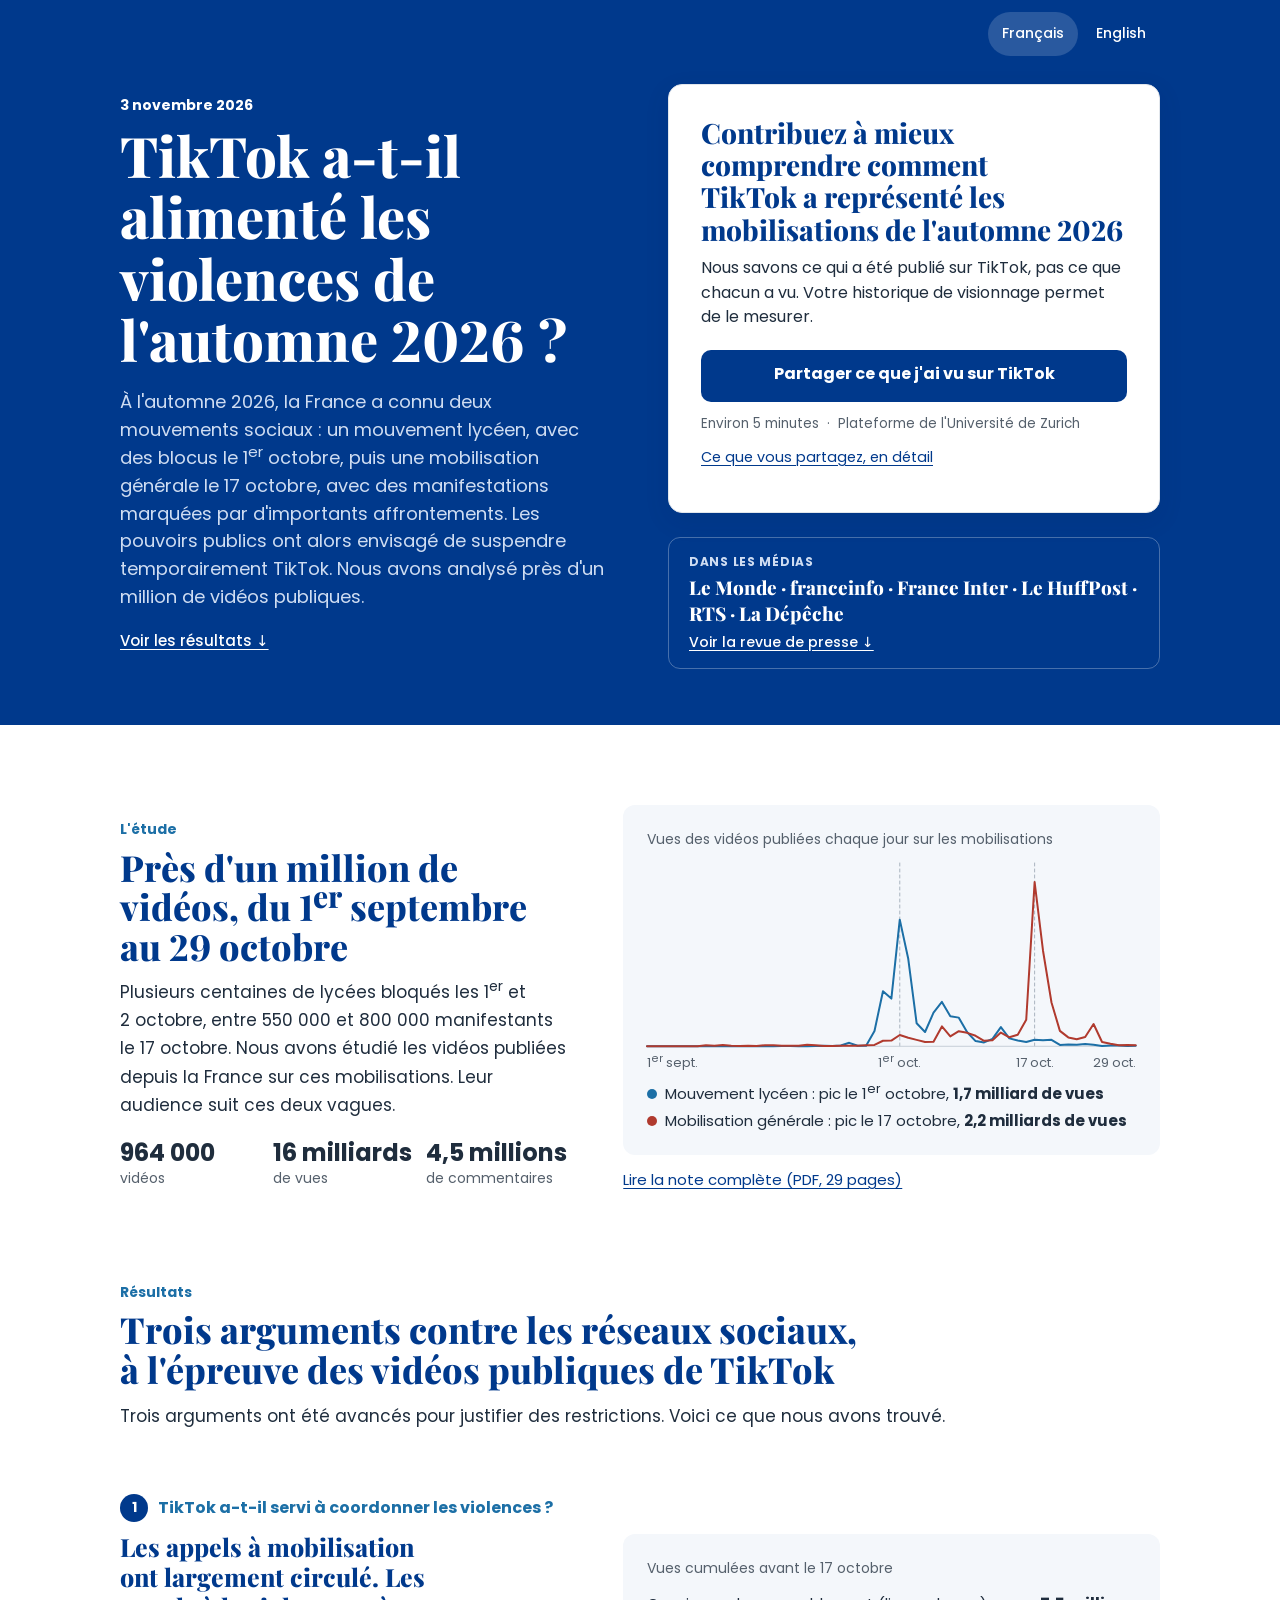
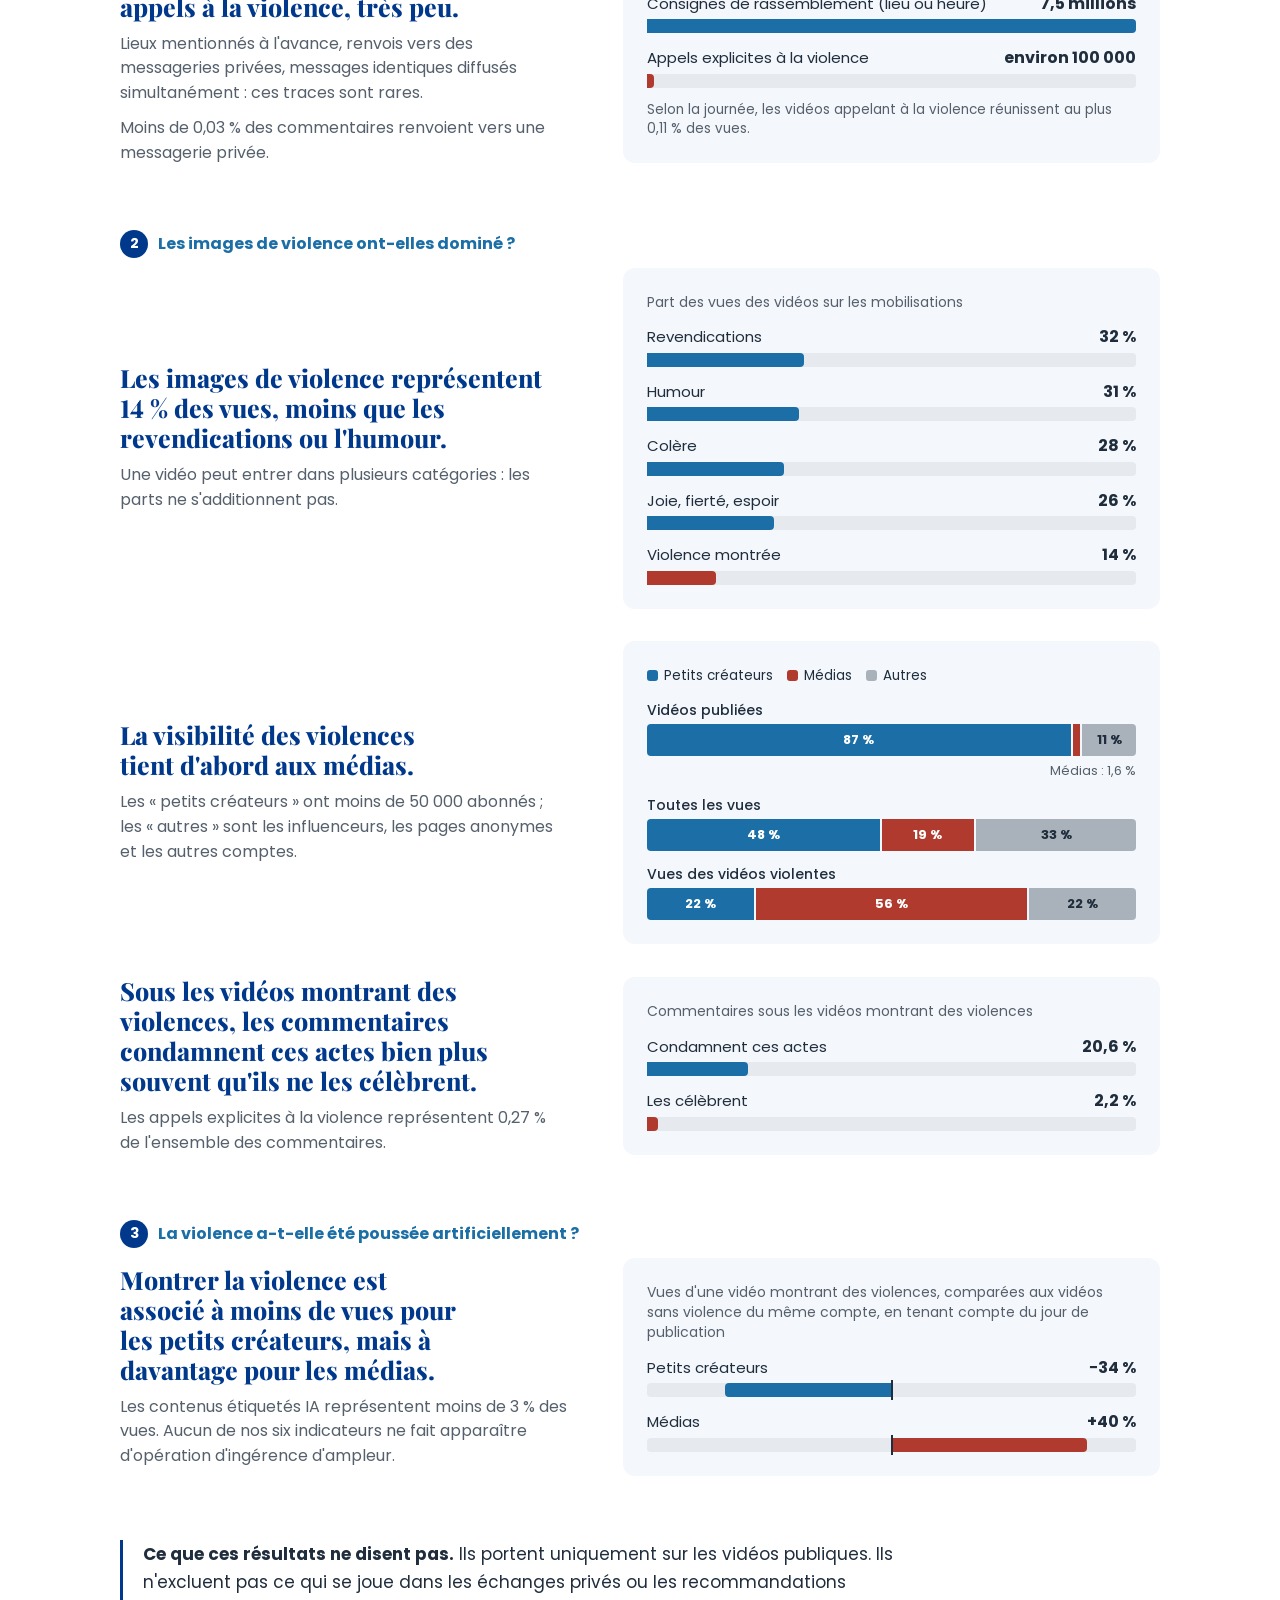
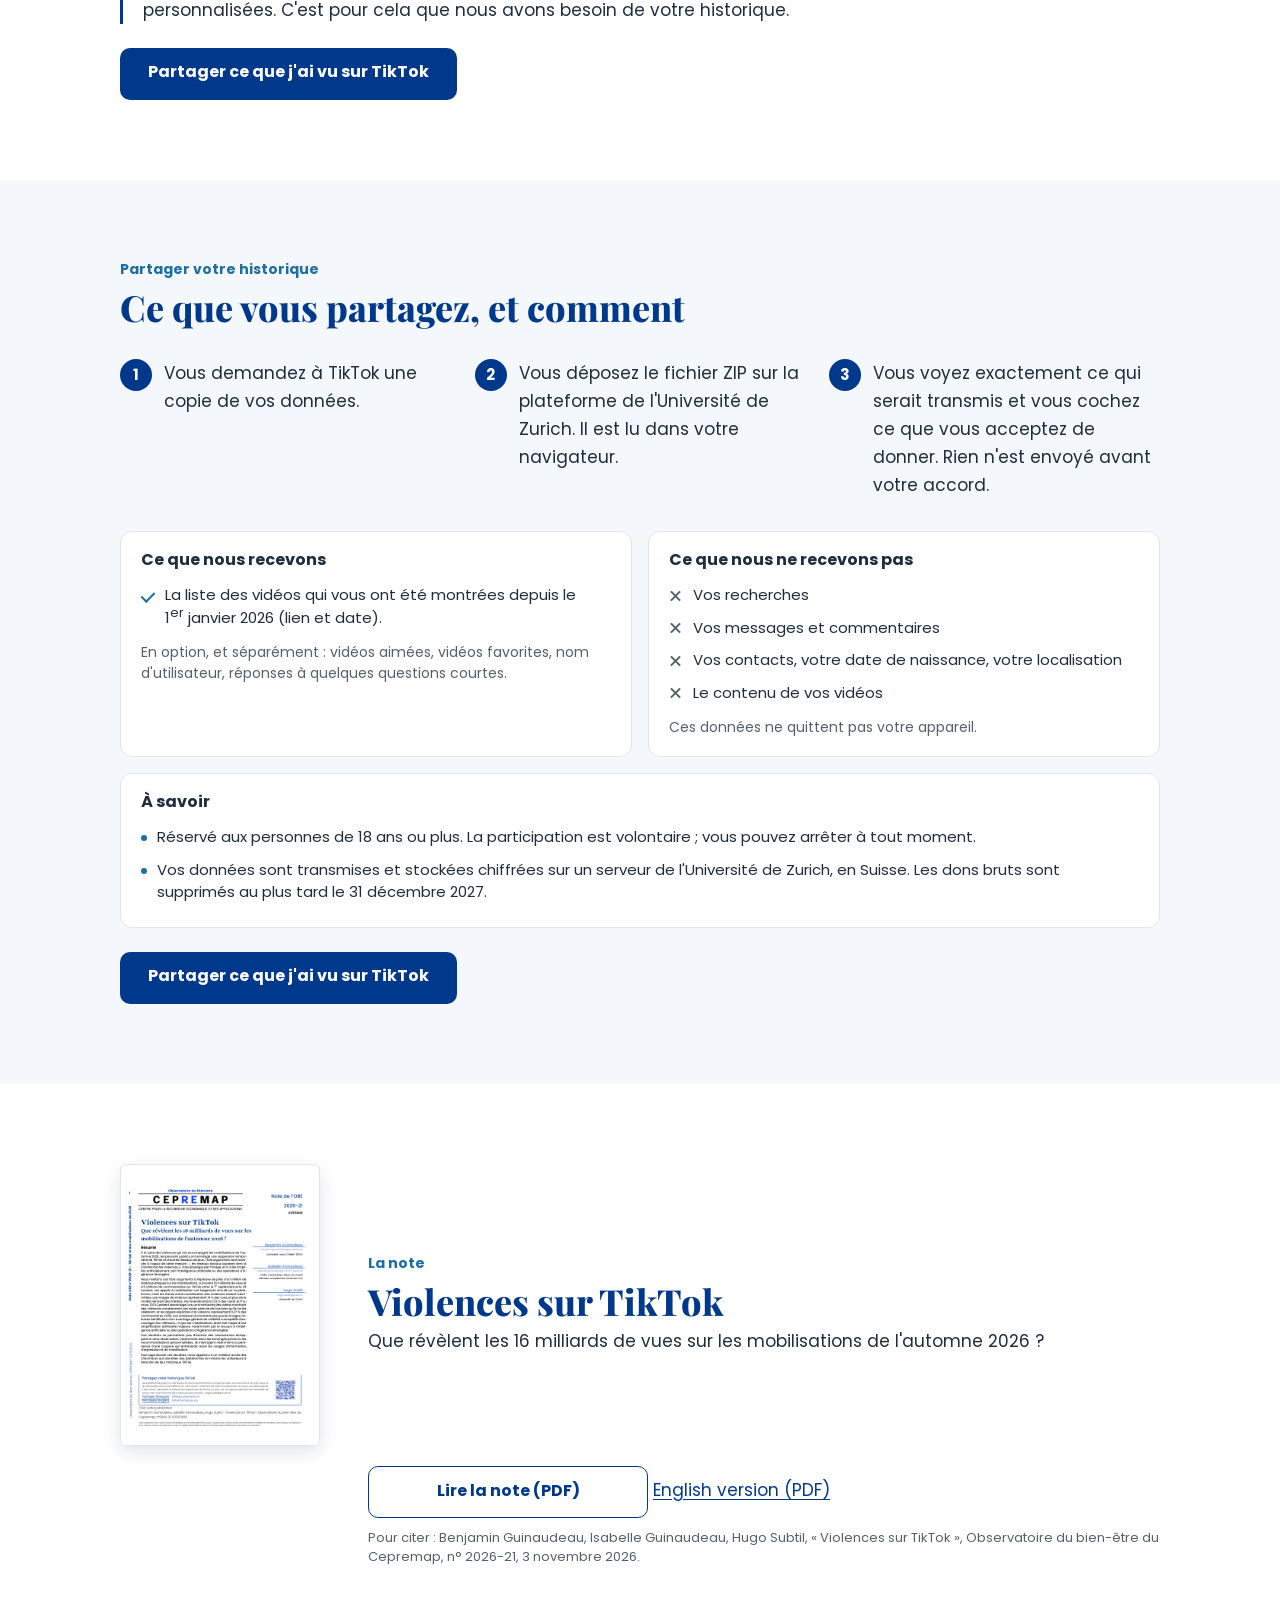
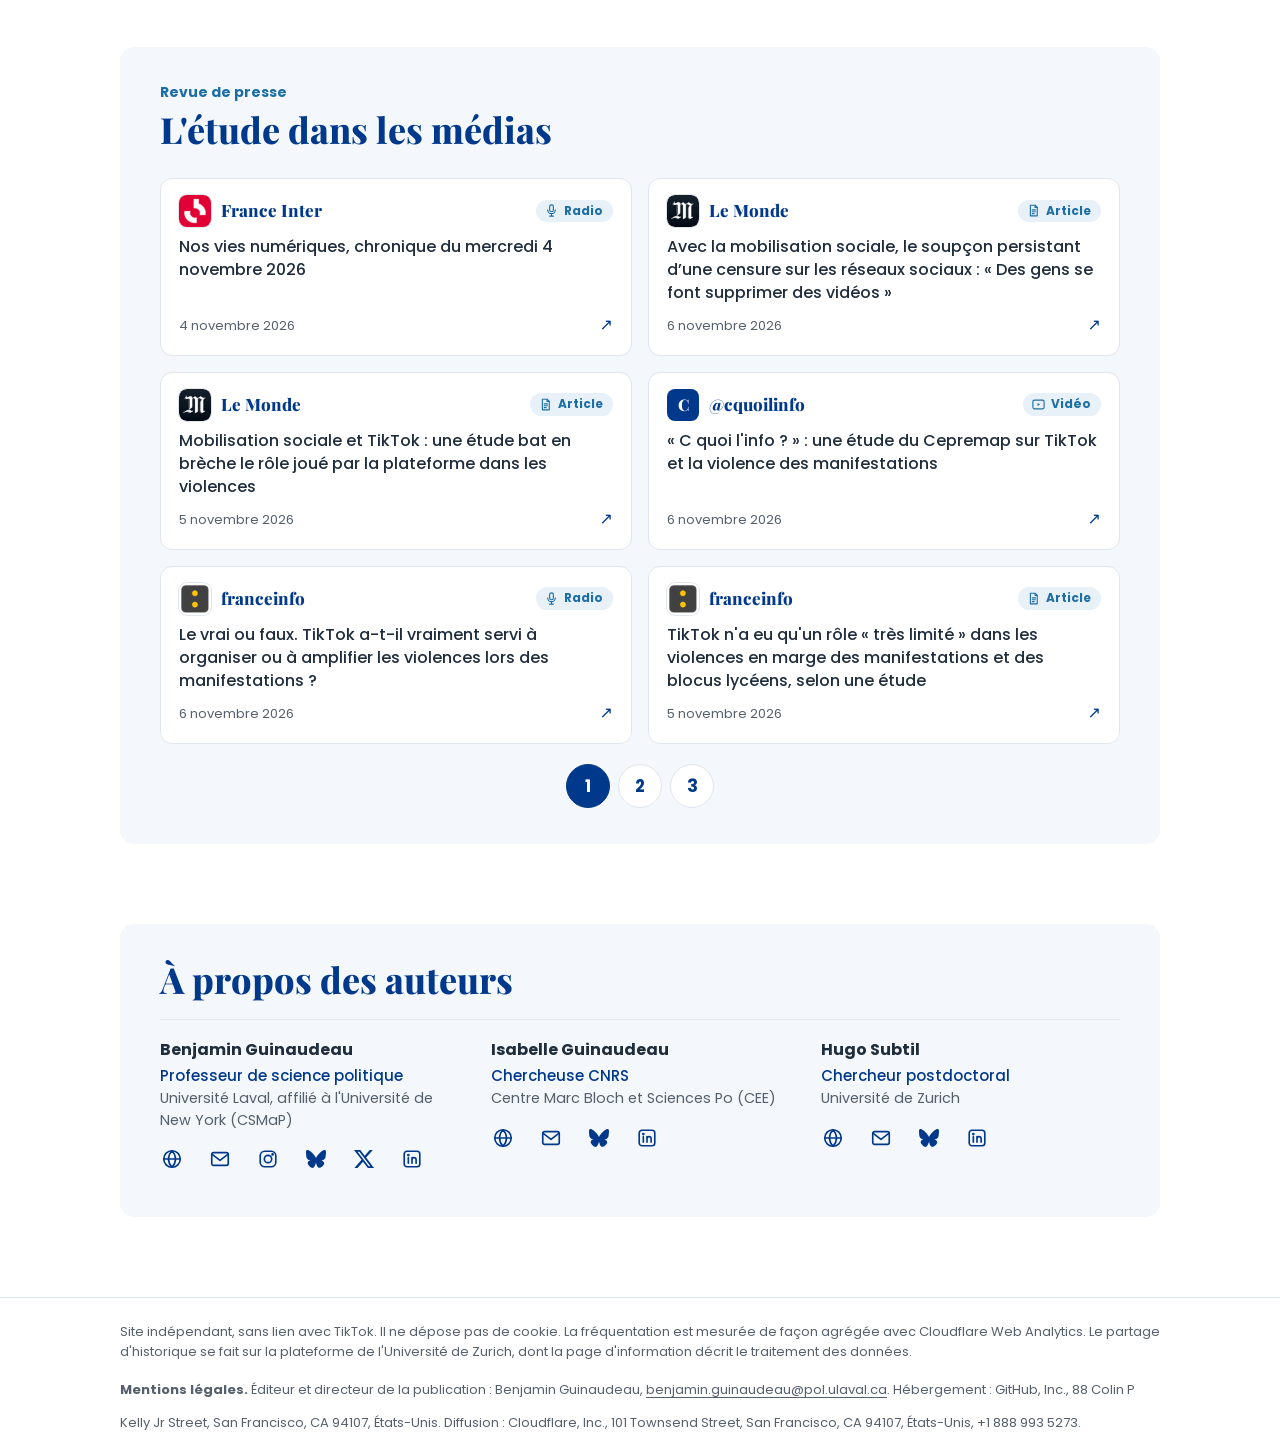
==== index.html @ 7c934eb7 "Revue de presse : Entrevue en fin de liste Co-Authored-By: Claude Opus 5.5 <noreply@anthropic.com>" ====
<!doctype html>
<html lang="fr">
<head>
  <meta charset="utf-8">
  <meta name="viewport" content="width=device-width, initial-scale=1, viewport-fit=cover">
  <title>TikTok a-t-il alimenté les violences de l'automne 2026&nbsp;? Une recherche en science politique</title>
  <meta name="description" content="Près d'un million de vidéos TikTok publiées en France pendant les mobilisations de l'automne 2026 : ce qu'elles montrent, et comment partager votre historique TikTok avec la recherche.">
  <link rel="canonical" href="https://tiktokpourlascience.fr/">
  <link rel="alternate" hreflang="fr" href="https://tiktokpourlascience.fr/">
  <link rel="alternate" hreflang="en" href="https://tiktokpourlascience.fr/en/">
  <meta property="og:type" content="website">
  <meta property="og:locale" content="fr_FR">
  <meta property="og:title" content="TikTok a-t-il alimenté les violences de l'automne 2026 ?">
  <meta property="og:description" content="Aidez-nous à comprendre les mobilisations sur TikTok en partageant ce que vous avez vu.">
  <meta property="og:url" content="https://tiktokpourlascience.fr/">
  <meta property="og:image" content="https://tiktokpourlascience.fr/assets/og-fr-5.png">
  <meta name="twitter:card" content="summary_large_image">
  <link rel="icon" href="data:image/svg+xml,%3Csvg xmlns='http://www.w3.org/2000/svg' viewBox='0 0 32 32'%3E%3Crect width='32' height='32' rx='6' fill='%2300398C'/%3E%3Crect x='7' y='17' width='5' height='8' fill='%23fff'/%3E%3Crect x='14' y='7' width='5' height='18' fill='%23fff'/%3E%3Crect x='21' y='13' width='5' height='12' fill='%23fff'/%3E%3C/svg%3E">
  <link rel="preload" href="assets/fonts/playfair-800.woff2" as="font" type="font/woff2" crossorigin>
  <link rel="stylesheet" href="assets/style.css?v=8">
</head>
<body>

<main>
  <div class="hero">
    <div class="wrap">
      <nav class="lang" aria-label="Langue"><span aria-current="true">Français</span><a href="en/" hreflang="en" lang="en">English</a></nav>
      <div class="hero-grid">
        <div>
          <p class="eyebrow">3&nbsp;novembre 2026</p>
          <h1>TikTok <span class="nb">a-t-il</span> alimenté les violences de l'automne&nbsp;2026&nbsp;?</h1>
          <p class="context">À l'automne 2026, la France a connu deux mouvements sociaux : un mouvement lycéen, avec des blocus le 1<sup>er</sup> octobre, puis une mobilisation générale le 17 octobre, avec des manifestations marquées par d'importants affrontements. Les pouvoirs publics ont alors envisagé de suspendre temporairement TikTok. Nous avons analysé près d'un million de vidéos publiques.</p>
          <a class="touch to-results" href="#resultats">Voir les résultats ↓</a>
        </div>
        <a class="press-strip" href="#presse"><span class="press-strip-label">Dans les médias</span><span class="press-strip-names">Le&nbsp;Monde · franceinfo · France&nbsp;Inter · Le&nbsp;HuffPost · RTS · La&nbsp;Dépêche</span><span class="press-strip-go">Voir la revue de presse ↓</span></a>
        <aside class="callout" aria-labelledby="callout-title">
          <h2 id="callout-title">Contribuez à mieux comprendre comment TikTok a représenté les mobilisations de l'automne&nbsp;2026</h2>
          <p>Nous savons ce qui a été publié sur TikTok, pas ce que chacun a vu. Votre historique de visionnage permet de le mesurer.</p>
          <a class="btn" href="https://datadonation.uzh.ch/ddm/studies/tiktok-mouvement-2026/briefing/">Partager ce que j'ai vu sur TikTok</a>
          <ul class="facts"><li>Environ 5&nbsp;minutes</li><li>Plateforme de l'Université de Zurich</li></ul>
          <a class="touch" href="#partage">Ce que vous partagez, en détail</a>
        </aside>
      </div>
    </div>
  </div>

  <section class="study">
      <div class="wrap study-grid">
        <div>
          <p class="eyebrow">L'étude</p>
          <h2 class="section-title">Près d'un million de vidéos, du 1<sup>er</sup>&nbsp;septembre au 29&nbsp;octobre</h2>
          <p class="lead">Plusieurs centaines de lycées bloqués les 1<sup>er</sup> et 2&nbsp;octobre, entre 550&nbsp;000 et 800&nbsp;000 manifestants le 17&nbsp;octobre. Nous avons étudié les vidéos publiées depuis la France sur ces mobilisations. Leur audience suit ces deux vagues.</p>
          <ul class="numbers">
            <li><b>964&nbsp;000</b> vidéos</li>
            <li><b>16&nbsp;milliards</b> de vues</li>
            <li><b>4,5&nbsp;millions</b> de commentaires</li>
          </ul>
        </div>
        <div>
          <figure class="panel waves" role="img" aria-label="Vues des vidéos publiées chaque jour, du 1er septembre au 29 octobre 2026 : deux pics, 1,7 milliard de vues le 1er octobre pour le mouvement lycéen et 2,2 milliards le 17 octobre pour la mobilisation générale.">
            <p class="chart-title">Vues des vidéos publiées chaque jour sur les mobilisations</p>
            <svg viewBox="0 0 640 240" aria-hidden="true">
              <path class="mark" d="M331 0 V240"/>
              <path class="mark" d="M507.6 0 V240"/>
              <path class="base" d="M0 240 H640"/>
              <path class="a" d="M0.0 240.0 L11.0 240.0 L22.1 240.0 L33.1 240.0 L44.1 240.0 L55.2 240.0 L66.2 240.0 L77.2 240.0 L88.3 240.0 L99.3 240.0 L110.3 239.8 L121.4 240.0 L132.4 240.0 L143.4 240.0 L154.5 240.0 L165.5 240.0 L176.6 239.8 L187.6 239.7 L198.6 240.0 L209.7 239.9 L220.7 239.8 L231.7 239.4 L242.8 239.6 L253.8 238.9 L264.8 235.5 L275.9 239.3 L286.9 239.4 L297.9 220.0 L309.0 168.0 L320.0 177.6 L331.0 74.2 L342.1 125.4 L353.1 209.9 L364.1 221.3 L375.2 196.0 L386.2 181.9 L397.2 200.7 L408.3 202.5 L419.3 221.6 L430.3 233.2 L441.4 235.0 L452.4 230.3 L463.4 214.9 L474.5 229.7 L485.5 232.4 L496.6 234.3 L507.6 231.4 L518.6 232.2 L529.7 231.6 L540.7 238.3 L551.7 237.8 L562.8 238.1 L573.8 237.1 L584.8 238.1 L595.9 239.5 L606.9 239.0 L617.9 239.1 L629.0 239.6 L640.0 239.4"/>
              <path class="b" d="M0.0 239.9 L11.0 240.0 L22.1 240.0 L33.1 240.0 L44.1 240.0 L55.2 240.0 L66.2 240.0 L77.2 238.8 L88.3 239.2 L99.3 238.2 L110.3 239.2 L121.4 239.7 L132.4 239.4 L143.4 239.7 L154.5 238.6 L165.5 238.7 L176.6 239.4 L187.6 239.2 L198.6 239.4 L209.7 238.1 L220.7 238.6 L231.7 239.5 L242.8 239.5 L253.8 239.3 L264.8 239.3 L275.9 239.4 L286.9 238.7 L297.9 238.3 L309.0 232.8 L320.0 232.6 L331.0 225.2 L342.1 228.9 L353.1 231.6 L364.1 234.3 L375.2 234.1 L386.2 214.0 L397.2 227.1 L408.3 220.2 L419.3 222.4 L430.3 226.3 L441.4 232.8 L452.4 232.1 L463.4 222.0 L474.5 228.2 L485.5 225.0 L496.6 205.4 L507.6 24.9 L518.6 114.9 L529.7 182.7 L540.7 219.8 L551.7 228.4 L562.8 230.9 L573.8 227.9 L584.8 210.8 L595.9 234.4 L606.9 236.8 L617.9 238.7 L629.0 238.5 L640.0 238.7"/>
            </svg>
            <div class="axis"><span style="left:0">1<sup>er</sup>&nbsp;sept.</span><span style="left:51.7%">1<sup>er</sup>&nbsp;oct.</span><span style="left:79.3%">17&nbsp;oct.</span><span style="left:100%">29&nbsp;oct.</span></div>
            <ul class="peaks">
              <li style="--c:var(--series-blue)">Mouvement lycéen&nbsp;: pic le 1<sup>er</sup>&nbsp;octobre, <b>1,7&nbsp;milliard de vues</b></li>
              <li style="--c:var(--series-red)">Mobilisation générale : pic le 17 octobre, <b>2,2 milliards de vues</b></li>
            </ul>
          </figure>
          <a class="touch pdf-link" href="pdf/violences-sur-tiktok-2026-21.pdf?v=3">Lire la note complète (PDF, 29 pages)</a>
        </div>
      </div>
    </section>

  <div class="after-hero">
    <section class="results" id="resultats">
      <div class="wrap">
        <p class="eyebrow">Résultats</p>
        <h2 class="section-title">Trois arguments contre les réseaux sociaux, à l'épreuve des vidéos publiques de TikTok</h2>
        <p class="lead">Trois arguments ont été avancés pour justifier des restrictions. Voici ce que nous avons trouvé.</p>

        <div class="chapter">
          <p class="question"><i>1</i> TikTok a-t-il servi à coordonner les violences ?</p>
          <article class="finding">
            <div>
              <h3>Les appels à mobilisation ont largement circulé. Les appels à la violence, très peu.</h3>
              <p class="text">Lieux mentionnés à l'avance, renvois vers des messageries privées, messages identiques diffusés simultanément : ces traces sont rares.</p>
              <p class="text">Moins de 0,03 % des commentaires renvoient vers une messagerie privée.</p>
            </div>
            <figure class="panel">
              <p class="chart-title">Vues cumulées avant le 17&nbsp;octobre</p>
              <ul class="bars" role="img" aria-label="Avant le 17 octobre, les consignes de rassemblement réunissent 7,5 millions de vues et les appels explicites à la violence environ 100 000.">
                <li class=""><span class="row"><span>Consignes de rassemblement (lieu ou heure)</span> <b>7,5&nbsp;millions</b></span><span class="track"><i style="width:100%"></i></span></li>
                <li class="hot"><span class="row"><span>Appels explicites à la violence</span> <b>environ 100 000</b></span><span class="track"><i style="width:1.33%"></i></span></li>
              </ul>
              <p class="note-line">Selon la journée, les vidéos appelant à la violence réunissent au plus 0,11&nbsp;% des vues.</p>
            </figure>
          </article>
        </div>

        <div class="chapter">
          <p class="question"><i>2</i> Les images de violence ont-elles dominé&nbsp;?</p>
          <article class="finding">
            <div>
              <h3>Les images de violence représentent 14 % des vues, moins que les revendications ou l'humour.</h3>
              <p class="text">Une vidéo peut entrer dans plusieurs catégories&nbsp;: les parts ne s'additionnent pas.</p>
            </div>
            <figure class="panel">
              <p class="chart-title">Part des vues des vidéos sur les mobilisations</p>
              <ul class="bars" role="img" aria-label="Part des vues : revendications 32 %, humour 31 %, colère 28 %, joie, fierté, espoir 26 %, violence montrée 14 %.">
                <li class=""><span class="row"><span>Revendications</span> <b>32&nbsp;%</b></span><span class="track"><i style="width:32%"></i></span></li>
                <li class=""><span class="row"><span>Humour</span> <b>31&nbsp;%</b></span><span class="track"><i style="width:31%"></i></span></li>
                <li class=""><span class="row"><span>Colère</span> <b>28&nbsp;%</b></span><span class="track"><i style="width:28%"></i></span></li>
                <li class=""><span class="row"><span>Joie, fierté, espoir</span> <b>26&nbsp;%</b></span><span class="track"><i style="width:26%"></i></span></li>
                <li class="hot"><span class="row"><span>Violence montrée</span> <b>14&nbsp;%</b></span><span class="track"><i style="width:14%"></i></span></li>
              </ul>
            </figure>
          </article>
          <article class="finding">
            <div>
              <h3>La visibilité des violences tient d'abord aux médias.</h3>
              <p class="text">Les « petits créateurs » ont moins de 50 000 abonnés ; les « autres » sont les influenceurs, les pages anonymes et les autres comptes.</p>
            </div>
            <figure class="panel">
              <div class="legend">
                <span style="--c:var(--series-blue)">Petits créateurs</span>
                <span style="--c:var(--series-red)">Médias</span>
                <span style="--c:var(--series-grey)">Autres</span>
              </div>
              <div class="stack">
                <div>
                  <h4>Vidéos publiées</h4>
                  <div class="seg" role="img" aria-label="Vidéos publiées : petits créateurs 87 %, médias 1,6 %, autres 11 %."><i class="s" style="flex:87">87&nbsp;%</i><i class="m" style="flex:1.6"></i><i class="o" style="flex:11">11&nbsp;%</i></div>
                  <p class="seg-note">Médias&nbsp;: 1,6&nbsp;%</p>
                </div>
                <div>
                  <h4>Toutes les vues</h4>
                  <div class="seg" role="img" aria-label="Toutes les vues : petits créateurs 48 %, médias 19 %, autres 33 %."><i class="s" style="flex:48">48&nbsp;%</i><i class="m" style="flex:19">19&nbsp;%</i><i class="o" style="flex:33">33&nbsp;%</i></div>
                </div>
                <div>
                  <h4>Vues des vidéos violentes</h4>
                  <div class="seg" role="img" aria-label="Vues des vidéos violentes : petits créateurs 22 %, médias 56 %, autres 22 %."><i class="s" style="flex:22">22&nbsp;%</i><i class="m" style="flex:56">56&nbsp;%</i><i class="o" style="flex:22">22&nbsp;%</i></div>
                </div>
              </div>
            </figure>
          </article>
          <article class="finding">
            <div>
              <h3>Sous les vidéos montrant des violences, les commentaires condamnent ces actes bien plus souvent qu'ils ne les célèbrent.</h3>
              <p class="text">Les appels explicites à la violence représentent 0,27&nbsp;% de l'ensemble des commentaires.</p>
            </div>
            <figure class="panel">
              <p class="chart-title">Commentaires sous les vidéos montrant des violences</p>
              <ul class="bars" role="img" aria-label="20,6 % des commentaires condamnent explicitement ces actes, 2,2 % les célèbrent.">
                <li class=""><span class="row"><span>Condamnent ces actes</span> <b>20,6&nbsp;%</b></span><span class="track"><i style="width:20.6%"></i></span></li>
                <li class="hot"><span class="row"><span>Les célèbrent</span> <b>2,2&nbsp;%</b></span><span class="track"><i style="width:2.2%"></i></span></li>
              </ul>
            </figure>
          </article>
        </div>

        <div class="chapter">
          <p class="question"><i>3</i> La violence a-t-elle été poussée artificiellement&nbsp;?</p>
          <article class="finding">
            <div>
              <h3>Montrer la violence est associé à moins de vues pour les petits créateurs, mais à davantage pour les médias.</h3>
              <p class="text">Les contenus étiquetés IA représentent moins de 3 % des vues. Aucun de nos six indicateurs ne fait apparaître d'opération d'ingérence d'ampleur.</p>
            </div>
            <figure class="panel">
              <p class="chart-title">Vues d'une vidéo montrant des violences, comparées aux vidéos sans violence du même compte, en tenant compte du jour de publication</p>
              <ul class="bars center" role="img" aria-label="Montrer des violences est associé à 34 % de vues en moins pour les petits créateurs et 40 % de vues en plus pour les médias.">
                <li class="neg"><span class="row"><span>Petits créateurs</span> <b>−34&nbsp;%</b></span><span class="track"><i style="left:16%;width:34%"></i></span></li>
                <li class="hot"><span class="row"><span>Médias</span> <b>+40&nbsp;%</b></span><span class="track"><i style="left:50%;width:40%"></i></span></li>
              </ul>
            </figure>
          </article>
        </div>

        <p class="limit"><strong>Ce que ces résultats ne disent pas.</strong> Ils portent uniquement sur les vidéos publiques. Ils n'excluent pas ce qui se joue dans les échanges privés ou les recommandations personnalisées. C'est pour cela que nous avons besoin de votre historique.</p>
        <div class="limit-cta desk-only"><a class="btn inline" href="https://datadonation.uzh.ch/ddm/studies/tiktok-mouvement-2026/briefing/">Partager ce que j'ai vu sur TikTok</a></div>
      </div>
    </section>

    <section class="share" id="partage">
      <div class="wrap">
        <p class="eyebrow">Partager votre historique</p>
        <h2 class="section-title">Ce que vous partagez, et comment</h2>
        <ol class="steps">
          <li>Vous demandez à TikTok une copie de vos données.</li>
          <li>Vous déposez le fichier ZIP sur la plateforme de l'Université de Zurich. Il est lu dans votre navigateur.</li>
          <li>Vous voyez exactement ce qui serait transmis et vous cochez ce que vous acceptez de donner. Rien n'est envoyé avant votre accord.</li>
        </ol>
        <div class="cards">
          <div class="card">
            <h3>Ce que nous recevons</h3>
            <ul class="check"><li>La liste des vidéos qui vous ont été montrées depuis le 1<sup>er</sup>&nbsp;janvier 2026 (lien et date).</li></ul>
            <p class="opt">En option, et séparément&nbsp;: vidéos aimées, vidéos favorites, nom d'utilisateur, réponses à quelques questions courtes.</p>
          </div>
          <div class="card">
            <h3>Ce que nous ne recevons pas</h3>
            <ul class="no"><li>Vos recherches</li><li>Vos messages et commentaires</li><li>Vos contacts, votre date de naissance, votre localisation</li><li>Le contenu de vos vidéos</li></ul>
            <p class="stay">Ces données ne quittent pas votre appareil.</p>
          </div>
        </div>
        <div class="know">
          <h3>À savoir</h3>
          <ul><li>Réservé aux personnes de 18&nbsp;ans ou plus. La participation est volontaire&nbsp;; vous pouvez arrêter à tout moment.</li><li>Vos données sont transmises et stockées chiffrées sur un serveur de l'Université de Zurich, en Suisse. Les dons bruts sont supprimés au plus tard le 31&nbsp;décembre 2027.</li></ul>
        </div>
        <div class="share-cta desk-only"><a class="btn inline" href="https://datadonation.uzh.ch/ddm/studies/tiktok-mouvement-2026/briefing/">Partager ce que j'ai vu sur TikTok</a></div>
      </div>
    </section>

    <div class="sticky-cta"><a class="btn" href="https://datadonation.uzh.ch/ddm/studies/tiktok-mouvement-2026/briefing/">Partager ce que j'ai vu sur TikTok</a></div>
  </div>

  <section class="note">
    <div class="wrap note-grid">
      <a class="cover" href="pdf/violences-sur-tiktok-2026-21.pdf?v=3"><img src="assets/cover-fr-01.png?v=2" width="520" height="735" alt="Première page de la note" loading="lazy" decoding="async"></a>
      <div>
        <p class="eyebrow">La note</p>
        <h2>Violences sur TikTok</h2>
        <p class="subtitle">Que révèlent les 16&nbsp;milliards de vues sur les mobilisations de l'automne 2026&nbsp;?</p>
      </div>
      <div class="note-actions">
        <a class="btn secondary inline" href="pdf/violences-sur-tiktok-2026-21.pdf?v=3">Lire la note (PDF)</a>
        <a class="touch" href="pdf/violence-on-tiktok-2026-21.pdf?v=3" hreflang="en" lang="en">English version (PDF)</a>
        <p class="cite">Pour citer&nbsp;: Benjamin Guinaudeau, Isabelle Guinaudeau, Hugo Subtil, «&nbsp;Violences sur TikTok&nbsp;», Observatoire du bien-être du Cepremap, n°&nbsp;2026-21, 3&nbsp;novembre 2026.</p>
      </div>
    </div>
  </section>

  <section class="press" id="presse" aria-labelledby="press-title">
    <div class="wrap">
      <div class="press-box">
        <p class="eyebrow">Revue de presse</p>
        <h2 class="section-title" id="press-title">L'étude dans les médias</h2>
        <input type="radio" name="press-page" id="pp-1" class="pp" aria-label="Page de la revue de presse 1" checked>
        <input type="radio" name="press-page" id="pp-2" class="pp" aria-label="Page de la revue de presse 2">
        <input type="radio" name="press-page" id="pp-3" class="pp" aria-label="Page de la revue de presse 3">
        <ul class="press-list">
        <li data-p="1"><a class="press-card" href="https://www.radiofrance.fr/franceinter/podcasts/nos-vies-numeriques/nos-vies-numeriques-du-mercredi-04-novembre-2026-5705289"><span class="press-top"><span class="press-who"><img class="press-logo" src="assets/logos/franceinter.fr.png" width="32" height="32" alt="" loading="lazy" decoding="async"><b class="press-outlet">France Inter</b></span><span class="press-kind"><svg viewBox="0 0 24 24" aria-hidden="true"><rect x="9" y="3" width="6" height="11" rx="3"/><path d="M6 11a6 6 0 0 0 12 0M12 17v4M9 21h6"/></svg>Radio</span></span><span class="press-title" lang="fr">Nos vies numériques, chronique du mercredi 4 novembre 2026</span><span class="press-date">4&nbsp;novembre 2026<span class="press-arrow" aria-hidden="true">↗</span></span></a></li>
        <li data-p="1"><a class="press-card" href="https://www.lemonde.fr/pixels/article/2026/11/06/avec-la-mobilisation-sociale-le-soupcon-persistant-d-une-censure-sur-les-reseaux-sociaux-des-gens-se-font-supprimer-des-videos_6807727_4408996.html"><span class="press-top"><span class="press-who"><img class="press-logo" src="assets/logos/lemonde.fr.png" width="32" height="32" alt="" loading="lazy" decoding="async"><b class="press-outlet">Le Monde</b></span><span class="press-kind"><svg viewBox="0 0 24 24" aria-hidden="true"><path d="M7 3.5h7.5L18 7v13.500H7z"/><path d="M14.500 3.5V7H18M10 11h5M10 14h5M10 17h3"/></svg>Article</span></span><span class="press-title" lang="fr">Avec la mobilisation sociale, le soupçon persistant d’une censure sur les réseaux sociaux : « Des gens se font supprimer des vidéos »</span><span class="press-date">6&nbsp;novembre 2026<span class="press-arrow" aria-hidden="true">↗</span></span></a></li>
        <li data-p="1"><a class="press-card" href="https://www.lemonde.fr/pixels/article/2026/11/05/mobilisation-sociale-et-tiktok-une-etude-bat-en-breche-le-role-joue-par-la-plateforme-dans-les-violences_6807112_4408996.html"><span class="press-top"><span class="press-who"><img class="press-logo" src="assets/logos/lemonde.fr.png" width="32" height="32" alt="" loading="lazy" decoding="async"><b class="press-outlet">Le Monde</b></span><span class="press-kind"><svg viewBox="0 0 24 24" aria-hidden="true"><path d="M7 3.5h7.5L18 7v13.500H7z"/><path d="M14.500 3.5V7H18M10 11h5M10 14h5M10 17h3"/></svg>Article</span></span><span class="press-title" lang="fr">Mobilisation sociale et TikTok : une étude bat en brèche le rôle joué par la plateforme dans les violences</span><span class="press-date">5&nbsp;novembre 2026<span class="press-arrow" aria-hidden="true">↗</span></span></a></li>
        <li data-p="1"><a class="press-card" href="https://www.instagram.com/reel/DfaB45lEnlY/"><span class="press-top"><span class="press-who"><span class="press-logo mono" aria-hidden="true">C</span><b class="press-outlet">@cquoilinfo</b></span><span class="press-kind"><svg viewBox="0 0 24 24" aria-hidden="true"><rect x="3" y="5" width="18" height="14" rx="2.5"/><path d="M10.500 9.500v5l4-2.500z" class="fill"/></svg>Vidéo</span></span><span class="press-title" lang="fr">« C quoi l&#x27;info ? » : une étude du Cepremap sur TikTok et la violence des manifestations</span><span class="press-date">6&nbsp;novembre 2026<span class="press-arrow" aria-hidden="true">↗</span></span></a></li>
        <li data-p="1"><a class="press-card" href="https://www.franceinfo.fr/replay-radio/le-vrai-du-faux/vrai-ou-faux-tiktok-a-t-il-vraiment-servi-a-organiser-ou-a-amplifier-les-violences-lors-des-manifestations_8249902.html"><span class="press-top"><span class="press-who"><img class="press-logo" src="assets/logos/franceinfo.fr.png" width="32" height="32" alt="" loading="lazy" decoding="async"><b class="press-outlet">franceinfo</b></span><span class="press-kind"><svg viewBox="0 0 24 24" aria-hidden="true"><rect x="9" y="3" width="6" height="11" rx="3"/><path d="M6 11a6 6 0 0 0 12 0M12 17v4M9 21h6"/></svg>Radio</span></span><span class="press-title" lang="fr">Le vrai ou faux. TikTok a-t-il vraiment servi à organiser ou à amplifier les violences lors des manifestations ?</span><span class="press-date">6&nbsp;novembre 2026<span class="press-arrow" aria-hidden="true">↗</span></span></a></li>
        <li data-p="1"><a class="press-card" href="https://www.franceinfo.fr/societe/mobilisation-du-17-octobre/tiktok-n-a-eu-qu-un-role-tres-limite-dans-les-violences-en-marge-des-manifestations-et-des-blocus-lyceens-selon-une-etude_8269067.html"><span class="press-top"><span class="press-who"><img class="press-logo" src="assets/logos/franceinfo.fr.png" width="32" height="32" alt="" loading="lazy" decoding="async"><b class="press-outlet">franceinfo</b></span><span class="press-kind"><svg viewBox="0 0 24 24" aria-hidden="true"><path d="M7 3.5h7.5L18 7v13.500H7z"/><path d="M14.500 3.5V7H18M10 11h5M10 14h5M10 17h3"/></svg>Article</span></span><span class="press-title" lang="fr">TikTok n&#x27;a eu qu&#x27;un rôle « très limité » dans les violences en marge des manifestations et des blocus lycéens, selon une étude</span><span class="press-date">5&nbsp;novembre 2026<span class="press-arrow" aria-hidden="true">↗</span></span></a></li>
        <li data-p="2"><a class="press-card" href="https://www.instagram.com/reel/DfVCsXaR90l/"><span class="press-top"><span class="press-who"><span class="press-logo mono" aria-hidden="true">C</span><b class="press-outlet">@cest_le_mat</b></span><span class="press-kind"><svg viewBox="0 0 24 24" aria-hidden="true"><rect x="3" y="5" width="18" height="14" rx="2.5"/><path d="M10.500 9.500v5l4-2.500z" class="fill"/></svg>Vidéo</span></span><span class="press-title" lang="fr">Reel Instagram présentant l&#x27;étude « Violences sur TikTok »</span><span class="press-date">4&nbsp;novembre 2026<span class="press-arrow" aria-hidden="true">↗</span></span></a></li>
        <li data-p="2"><a class="press-card" href="https://www.huffingtonpost.fr/france/article/tiktok-est-accuse-d-attiser-la-violence-de-l-automne-social-mais-ces-16-milliards-de-vues-de-videos-disent-autre-chose_351271.html"><span class="press-top"><span class="press-who"><img class="press-logo" src="assets/logos/huffingtonpost.fr.png" width="32" height="32" alt="" loading="lazy" decoding="async"><b class="press-outlet">Le HuffPost</b></span><span class="press-kind"><svg viewBox="0 0 24 24" aria-hidden="true"><path d="M7 3.5h7.5L18 7v13.500H7z"/><path d="M14.500 3.5V7H18M10 11h5M10 14h5M10 17h3"/></svg>Article</span></span><span class="press-title" lang="fr">TikTok est accusé d&#x27;attiser la violence de l&#x27;automne social, mais ces 16 milliards de vues de vidéos disent autre chose</span><span class="press-date">4&nbsp;novembre 2026<span class="press-arrow" aria-hidden="true">↗</span></span></a></li>
        <li data-p="2"><a class="press-card" href="https://www.ladepeche.fr/2026/11/04/violences-attisees-sur-tiktok-une-etude-met-a-mal-les-arguments-du-gouvernement-contre-le-reseau-social-13635197.php"><span class="press-top"><span class="press-who"><img class="press-logo" src="assets/logos/ladepeche.fr.png" width="32" height="32" alt="" loading="lazy" decoding="async"><b class="press-outlet">La Dépêche du Midi</b></span><span class="press-kind"><svg viewBox="0 0 24 24" aria-hidden="true"><path d="M7 3.5h7.5L18 7v13.500H7z"/><path d="M14.500 3.5V7H18M10 11h5M10 14h5M10 17h3"/></svg>Article</span></span><span class="press-title" lang="fr">Violences attisées sur TikTok : une étude met à mal les arguments du gouvernement contre le réseau social</span><span class="press-date">4&nbsp;novembre 2026<span class="press-arrow" aria-hidden="true">↗</span></span></a></li>
        <li data-p="2"><a class="press-card" href="https://www.rts.ch/play/tv/fastcheck/video/tiktok-est-il-vraiment-un-accelerateur-demeutes-vrai-ou-faux-?urn=urn:rts:video:bccb9ca4-0a64-3935-8808-6ce2712120fe"><span class="press-top"><span class="press-who"><img class="press-logo" src="assets/logos/rts.ch.png" width="32" height="32" alt="" loading="lazy" decoding="async"><b class="press-outlet">RTS</b></span><span class="press-kind"><svg viewBox="0 0 24 24" aria-hidden="true"><rect x="3" y="5" width="18" height="14" rx="2.5"/><path d="M10.500 9.500v5l4-2.500z" class="fill"/></svg>Vidéo</span></span><span class="press-title" lang="fr">FastCheck. TikTok est-il vraiment un accélérateur d&#x27;émeutes ? Vrai ou faux</span><span class="press-date">4&nbsp;novembre 2026<span class="press-arrow" aria-hidden="true">↗</span></span></a></li>
        <li data-p="2"><a class="press-card" href="https://www.technomedia.org/2026/11/violences-attisees-sur-tiktok-une-etude.html"><span class="press-top"><span class="press-who"><span class="press-logo mono" aria-hidden="true">T</span><b class="press-outlet">Technomedia</b></span><span class="press-kind"><svg viewBox="0 0 24 24" aria-hidden="true"><path d="M7 3.5h7.5L18 7v13.500H7z"/><path d="M14.500 3.5V7H18M10 11h5M10 14h5M10 17h3"/></svg>Article</span></span><span class="press-title" lang="fr">Violences attisées sur TikTok : une étude met à mal les arguments du gouvernement</span><span class="press-date">4&nbsp;novembre 2026<span class="press-arrow" aria-hidden="true">↗</span></span></a></li>
        <li data-p="2"><a class="press-card" href="https://www.rts.ch/audio-podcast/2026/audio/selon-une-etude-tiktok-n-est-pas-un-accelerateur-de-violence-lors-de-mobilisations-politiques-interview-d-hugo-subtil-29404738.html"><span class="press-top"><span class="press-who"><img class="press-logo" src="assets/logos/rts.ch.png" width="32" height="32" alt="" loading="lazy" decoding="async"><b class="press-outlet">RTS</b></span><span class="press-kind"><svg viewBox="0 0 24 24" aria-hidden="true"><path d="M5 14v-2a7 7 0 0 1 14 0v2"/><rect x="4" y="14" width="4" height="6" rx="1.5"/><rect x="16" y="14" width="4" height="6" rx="1.5"/></svg>Audio</span></span><span class="press-title" lang="fr">Selon une étude, TikTok n&#x27;est pas un accélérateur de violence lors de mobilisations politiques : interview d&#x27;Hugo Subtil</span><span class="press-date">3&nbsp;novembre 2026<span class="press-arrow" aria-hidden="true">↗</span></span></a></li>
        <li data-p="3"><a class="press-card" href="https://www.rts.ch/info/societe/2026/article/tiktok-une-etude-refute-tout-role-d-incubateur-de-violence-29404703.html"><span class="press-top"><span class="press-who"><img class="press-logo" src="assets/logos/rts.ch.png" width="32" height="32" alt="" loading="lazy" decoding="async"><b class="press-outlet">RTS Info</b></span><span class="press-kind"><svg viewBox="0 0 24 24" aria-hidden="true"><rect x="3" y="5" width="18" height="14" rx="2.5"/><path d="M10.500 9.500v5l4-2.500z" class="fill"/></svg>Vidéo</span></span><span class="press-title" lang="fr">TikTok : une étude réfute tout rôle d&#x27;incubateur de violence</span><span class="press-date">3&nbsp;novembre 2026<span class="press-arrow" aria-hidden="true">↗</span></span></a></li>
        <li data-p="3"><a class="press-card" href="https://www.rts.ch/play/tv/forum/video/selon-une-etude-tiktok-nest-pas-un-accelerateur-de-violence-lors-de-mobilisations-politiques-interview-dhugo-subtil?urn=urn:rts:video:c660b155-dd62-394b-a84f-5c5af69116b5"><span class="press-top"><span class="press-who"><img class="press-logo" src="assets/logos/rts.ch.png" width="32" height="32" alt="" loading="lazy" decoding="async"><b class="press-outlet">RTS</b></span><span class="press-kind"><svg viewBox="0 0 24 24" aria-hidden="true"><rect x="3" y="5" width="18" height="14" rx="2.5"/><path d="M10.500 9.500v5l4-2.500z" class="fill"/></svg>Vidéo</span></span><span class="press-title" lang="fr">Forum. Selon une étude, TikTok n&#x27;est pas un accélérateur de violence lors de mobilisations politiques : interview d&#x27;Hugo Subtil</span><span class="press-date">3&nbsp;novembre 2026<span class="press-arrow" aria-hidden="true">↗</span></span></a></li>
        <li data-p="3"><a class="press-card" href="https://entrevue.fr/societe/tiktok-comment-un-logiciel-moins-cher-a-rendu-le-gouvernement-aveugle-face/"><span class="press-top"><span class="press-who"><span class="press-logo mono" aria-hidden="true">E</span><b class="press-outlet">Entrevue</b></span><span class="press-kind"><svg viewBox="0 0 24 24" aria-hidden="true"><path d="M7 3.5h7.5L18 7v13.500H7z"/><path d="M14.500 3.5V7H18M10 11h5M10 14h5M10 17h3"/></svg>Article</span></span><span class="press-title" lang="fr">TikTok : comment un logiciel moins cher a rendu le gouvernement aveugle face aux mobilisations sociales</span><span class="press-date">6&nbsp;novembre 2026<span class="press-arrow" aria-hidden="true">↗</span></span></a></li>
        </ul>
        <div class="pager" aria-hidden="true"><label for="pp-1">1</label><label for="pp-2">2</label><label for="pp-3">3</label></div>

      </div>
    </div>
  </section>

  <section class="about" aria-labelledby="about-title">
    <div class="wrap">
      <div class="about-box">
        <h2 id="about-title">À propos des auteurs</h2>
        <ul class="people">
          <li>
            <h3>Benjamin Guinaudeau</h3>
            <p class="role">Professeur de science politique</p>
            <p>Université Laval, affilié à l'Université de New York (CSMaP)</p>
            <div class="contact"><a href="https://benguinaudeau.com/" aria-label="Site web : Benjamin Guinaudeau" title="Site web"><svg viewBox="0 0 24 24" aria-hidden="true"><circle cx="12" cy="12" r="9"/><path d="M3 12h18M12 3c2.5 2.6 3.8 5.6 3.8 9s-1.3 6.4-3.8 9c-2.5-2.6-3.8-5.6-3.8-9S9.500 5.600 12 3z"/></svg></a><a href="mailto:benjamin.guinaudeau@pol.ulaval.ca" aria-label="E-mail : Benjamin Guinaudeau" title="E-mail"><svg viewBox="0 0 24 24" aria-hidden="true"><rect x="3" y="5" width="18" height="14" rx="2"/><path d="M3.500 7l8.500 6.500L20.500 7"/></svg></a><a href="https://www.instagram.com/benguinaudeau/" aria-label="Instagram : Benjamin Guinaudeau" title="Instagram"><svg viewBox="0 0 24 24" aria-hidden="true"><rect x="3.500" y="3.500" width="17" height="17" rx="5"/><circle cx="12" cy="12" r="4"/><circle cx="17" cy="7" r="0.6" class="dot"/></svg></a><a href="https://bsky.app/profile/benguinaudeau.bsky.social" aria-label="Bluesky : Benjamin Guinaudeau" title="Bluesky"><svg viewBox="0 0 24 24" aria-hidden="true" class="solid"><path d="M12 10.8c-1.087-2.114-4.046-6.053-6.798-7.995C2.566.944 1.561 1.266.902 1.565.139 1.908 0 3.08 0 3.768c0 .69.378 5.65.624 6.479.815 2.736 3.713 3.66 6.383 3.364.136-.02.275-.039.415-.056-.138.022-.276.04-.415.056-3.912.58-7.387 2.005-2.83 7.078 5.013 5.19 6.87-1.113 7.823-4.308.953 3.195 2.05 9.271 7.733 4.308 4.267-4.308 1.172-6.498-2.74-7.078a8.741 8.741 0 0 1-.415-.056c.14.017.279.036.415.056 2.67.297 5.568-.628 6.383-3.364.246-.828.624-5.79.624-6.479 0-.688-.139-1.86-.902-2.203-.659-.299-1.664-.62-4.3 1.24C16.046 4.748 13.087 8.687 12 10.8z"/></svg></a><a href="https://x.com/benguinaudeau" aria-label="X : Benjamin Guinaudeau" title="X"><svg viewBox="0 0 24 24" aria-hidden="true" class="solid"><path d="M18.901 1.153h3.68l-8.04 9.19L24 22.846h-7.406l-5.8-7.584-6.638 7.584H.474l8.6-9.83L0 1.154h7.594l5.243 6.932ZM17.61 20.644h2.039L6.486 3.24H4.298Z"/></svg></a><a href="https://www.linkedin.com/in/benguinaudeau/" aria-label="LinkedIn : Benjamin Guinaudeau" title="LinkedIn"><svg viewBox="0 0 24 24" aria-hidden="true"><rect x="3.500" y="3.500" width="17" height="17" rx="3"/><path d="M8 10.500V16.500M12 16.500V10.500M12 13c0-1.500 1-2.500 2.200-2.500S16.500 11.500 16.500 13v3.500"/><circle cx="8" cy="7.700" r="0.6" class="dot"/></svg></a></div>
          </li>
          <li>
            <h3>Isabelle Guinaudeau</h3>
            <p class="role">Chercheuse CNRS</p>
            <p>Centre Marc Bloch et Sciences Po (CEE)</p>
            <div class="contact"><a href="https://isabelleguinaudeau.eu/" aria-label="Site web : Isabelle Guinaudeau" title="Site web"><svg viewBox="0 0 24 24" aria-hidden="true"><circle cx="12" cy="12" r="9"/><path d="M3 12h18M12 3c2.5 2.6 3.8 5.6 3.8 9s-1.3 6.4-3.8 9c-2.5-2.6-3.8-5.6-3.8-9S9.500 5.600 12 3z"/></svg></a><a href="mailto:isabelle.guinaudeau@cmb.hu-berlin.de" aria-label="E-mail : Isabelle Guinaudeau" title="E-mail"><svg viewBox="0 0 24 24" aria-hidden="true"><rect x="3" y="5" width="18" height="14" rx="2"/><path d="M3.500 7l8.500 6.500L20.500 7"/></svg></a><a href="https://bsky.app/profile/iguinaudeau.bsky.social" aria-label="Bluesky : Isabelle Guinaudeau" title="Bluesky"><svg viewBox="0 0 24 24" aria-hidden="true" class="solid"><path d="M12 10.8c-1.087-2.114-4.046-6.053-6.798-7.995C2.566.944 1.561 1.266.902 1.565.139 1.908 0 3.08 0 3.768c0 .69.378 5.65.624 6.479.815 2.736 3.713 3.66 6.383 3.364.136-.02.275-.039.415-.056-.138.022-.276.04-.415.056-3.912.58-7.387 2.005-2.83 7.078 5.013 5.19 6.87-1.113 7.823-4.308.953 3.195 2.05 9.271 7.733 4.308 4.267-4.308 1.172-6.498-2.74-7.078a8.741 8.741 0 0 1-.415-.056c.14.017.279.036.415.056 2.67.297 5.568-.628 6.383-3.364.246-.828.624-5.79.624-6.479 0-.688-.139-1.86-.902-2.203-.659-.299-1.664-.62-4.3 1.24C16.046 4.748 13.087 8.687 12 10.8z"/></svg></a><a href="https://www.linkedin.com/in/isabelle-guinaudeau-071b0369/" aria-label="LinkedIn : Isabelle Guinaudeau" title="LinkedIn"><svg viewBox="0 0 24 24" aria-hidden="true"><rect x="3.500" y="3.500" width="17" height="17" rx="3"/><path d="M8 10.500V16.500M12 16.500V10.500M12 13c0-1.500 1-2.500 2.200-2.500S16.500 11.500 16.500 13v3.500"/><circle cx="8" cy="7.700" r="0.6" class="dot"/></svg></a></div>
          </li>
          <li>
            <h3>Hugo Subtil</h3>
            <p class="role">Chercheur postdoctoral</p>
            <p>Université de Zurich</p>
            <div class="contact"><a href="https://sites.google.com/view/hugosubtil/home" aria-label="Site web : Hugo Subtil" title="Site web"><svg viewBox="0 0 24 24" aria-hidden="true"><circle cx="12" cy="12" r="9"/><path d="M3 12h18M12 3c2.5 2.6 3.8 5.6 3.8 9s-1.3 6.4-3.8 9c-2.5-2.6-3.8-5.6-3.8-9S9.500 5.600 12 3z"/></svg></a><a href="mailto:hugo.subtil@ipz.uzh.ch" aria-label="E-mail : Hugo Subtil" title="E-mail"><svg viewBox="0 0 24 24" aria-hidden="true"><rect x="3" y="5" width="18" height="14" rx="2"/><path d="M3.500 7l8.500 6.500L20.500 7"/></svg></a><a href="https://bsky.app/profile/hugosubtil.bsky.social" aria-label="Bluesky : Hugo Subtil" title="Bluesky"><svg viewBox="0 0 24 24" aria-hidden="true" class="solid"><path d="M12 10.8c-1.087-2.114-4.046-6.053-6.798-7.995C2.566.944 1.561 1.266.902 1.565.139 1.908 0 3.08 0 3.768c0 .69.378 5.65.624 6.479.815 2.736 3.713 3.66 6.383 3.364.136-.02.275-.039.415-.056-.138.022-.276.04-.415.056-3.912.58-7.387 2.005-2.83 7.078 5.013 5.19 6.87-1.113 7.823-4.308.953 3.195 2.05 9.271 7.733 4.308 4.267-4.308 1.172-6.498-2.74-7.078a8.741 8.741 0 0 1-.415-.056c.14.017.279.036.415.056 2.67.297 5.568-.628 6.383-3.364.246-.828.624-5.79.624-6.479 0-.688-.139-1.86-.902-2.203-.659-.299-1.664-.62-4.3 1.24C16.046 4.748 13.087 8.687 12 10.8z"/></svg></a><a href="https://www.linkedin.com/in/hugosubtil/" aria-label="LinkedIn : Hugo Subtil" title="LinkedIn"><svg viewBox="0 0 24 24" aria-hidden="true"><rect x="3.500" y="3.500" width="17" height="17" rx="3"/><path d="M8 10.500V16.500M12 16.500V10.500M12 13c0-1.500 1-2.500 2.200-2.500S16.500 11.500 16.500 13v3.500"/><circle cx="8" cy="7.700" r="0.6" class="dot"/></svg></a></div>
          </li>
        </ul>
      </div>
    </div>
  </section>
</main>

<footer>
  <div class="wrap">
    <p>Site indépendant, sans lien avec TikTok. Il ne dépose pas de cookie. La fréquentation est mesurée de façon agrégée avec Cloudflare Web Analytics. Le partage d'historique se fait sur la plateforme de l'Université de Zurich, dont la page d'information décrit le traitement des données.</p>
    <p><strong>Mentions légales.</strong> Éditeur et directeur de la publication&nbsp;: Benjamin Guinaudeau, <a href="mailto:benjamin.guinaudeau@pol.ulaval.ca">benjamin.guinaudeau@pol.ulaval.ca</a>. Hébergement&nbsp;: GitHub, Inc., 88 Colin P Kelly Jr Street, San Francisco, CA 94107, États-Unis. Diffusion&nbsp;: Cloudflare, Inc., 101 Townsend Street, San Francisco, CA 94107, États-Unis, +1 888 993 5273.</p>
  </div>
</footer>

<script type="module" src="https://static.cloudflareinsights.com/beacon.min.js" data-cf-beacon='{"token": "e3910f211b08483c975edc05f2dee35a"}'></script>
</body>
</html>
---- assets/style.css ----
@font-face { font-family: "Poppins"; font-weight: 400; font-display: swap; src: url("fonts/poppins-400.woff2") format("woff2"); }
@font-face { font-family: "Poppins"; font-weight: 500; font-display: swap; src: url("fonts/poppins-500.woff2") format("woff2"); }
@font-face { font-family: "Poppins"; font-weight: 700; font-display: swap; src: url("fonts/poppins-700.woff2") format("woff2"); }
@font-face { font-family: "Playfair"; font-weight: 800; font-display: swap; src: url("fonts/playfair-800.woff2") format("woff2"); }

:root {
  color-scheme: light;
  --navy: #00398C;
  --navy-deep: #002A68;
  --navy-soft: #CFDDF2;
  --ink: #1F2D3D;
  --muted: #55606C;
  --panel: #F4F7FB;
  --line: #E1E6EC;
  --track: #E6EAEF;
  --series-blue: #1C6FA6;
  --series-red: #B03A2E;
  --series-grey: #A9B2BB;
  --focus: #E9A23B;
  --radius-card: 14px;
  --radius-btn: 10px;
  --radius-panel: 12px;
  --serif: "Playfair", Georgia, "Times New Roman", serif;
  --sans: "Poppins", system-ui, -apple-system, "Segoe UI", sans-serif;
}

* { box-sizing: border-box; }
html { -webkit-text-size-adjust: 100%; scroll-behavior: smooth; }
@media (prefers-reduced-motion: reduce) { html { scroll-behavior: auto; } }
body { margin: 0; background: #fff; color: var(--ink); font: 400 1rem/1.6 var(--sans); }
h1, h2, h3 { font-family: var(--serif); font-weight: 800; margin: 0; text-wrap: balance; font-variant-numeric: lining-nums; color: var(--navy); }
h4 { margin: 0; }
p, figure, ul, ol { margin: 0; }
ul, ol { padding: 0; list-style: none; }
a { color: var(--navy); text-underline-offset: 3px; }
a:focus-visible { outline: 3px solid var(--focus); outline-offset: 3px; border-radius: 4px; }
sup { line-height: 0; }
[id] { scroll-margin-top: 16px; }
.nb { white-space: nowrap; }
.wrap { width: min(100% - 32px, 1040px); margin-inline: auto; }
.eyebrow { font-weight: 700; font-size: .8125rem; line-height: 1.4; color: var(--series-blue); margin-bottom: 8px; }
.section-title { font-size: 1.625rem; line-height: 1.15; }

/* Buttons */
.btn { display: block; width: 100%; min-height: 52px; padding: 14px 20px; border: 0; border-radius: var(--radius-btn); background: var(--navy); color: #fff; font: 700 1rem/1.25 var(--sans); text-align: center; text-decoration: none; text-wrap: balance; transition: background-color .15s ease; }
.btn:hover { background: var(--navy-deep); }
.btn:active { transform: translateY(1px); }
.btn.secondary { background: #fff; color: var(--navy); border: 1.5px solid var(--navy); }
.btn.secondary:hover { background: var(--panel); }
.touch { display: inline-flex; align-items: center; min-height: 44px; }

/* Opening */
.hero { background: linear-gradient(var(--navy) calc(100% - 72px), #fff 0); color: #fff; padding-block: 6px 0; }
.lang { display: flex; justify-content: flex-end; gap: 4px; font-size: .875rem; font-weight: 500; }
.lang a, .lang span { display: inline-flex; align-items: center; min-height: 44px; padding: 0 14px; border-radius: 999px; color: #fff; text-decoration: none; }
.lang span { background: rgba(255, 255, 255, .16); }
.lang a:hover { background: rgba(255, 255, 255, .1); }
.hero-grid { display: grid; gap: 24px; margin-top: 10px; }
.hero .eyebrow { color: #fff; font-size: .875rem; }
.hero h1 { color: #fff; font-size: clamp(2.125rem, 1.2rem + 4vw, 3.5rem); line-height: 1.1; }
.context { color: var(--navy-soft); margin-top: 14px; line-height: 1.55; }
.byline { color: var(--navy-soft); margin-top: 12px; font-size: .875rem; line-height: 1.45; }
.byline b { color: #fff; font-weight: 700; }
.to-results { color: #fff; font-weight: 500; font-size: .9375rem; margin-top: 2px; }

/* Call-out */
.callout { background: #fff; color: var(--ink); border: 1px solid var(--line); border-radius: var(--radius-card); box-shadow: 0 8px 24px rgba(0, 30, 80, .10); padding: 20px; }
.callout h2 { font-size: 1.375rem; line-height: 1.2; }
.callout p { margin-top: 10px; font-size: .9375rem; line-height: 1.55; }
.callout .btn { margin-top: 16px; }
.facts { display: flex; flex-wrap: wrap; gap: 0 8px; margin-top: 12px; font-size: .84375rem; line-height: 1.45; color: var(--muted); }
.facts li + li::before { content: "·"; margin-right: 8px; }
.callout .touch { font-size: .9rem; margin-top: 2px; }

/* The study */
section { padding-block: 48px; }
.study-grid { display: grid; gap: 24px; }
.lead { margin-top: 12px; }
.numbers { display: grid; grid-template-columns: repeat(3, 1fr); gap: 12px; margin-top: 20px; font-size: .84375rem; line-height: 1.3; color: var(--muted); }
.numbers b { display: block; color: var(--ink); font-size: 1.1875rem; line-height: 1.2; margin-bottom: 2px; }
.panel { background: var(--panel); border-radius: var(--radius-panel); padding: 16px; min-width: 0; overflow: hidden; }
.chart-title { font-size: .84375rem; line-height: 1.45; color: var(--muted); margin-bottom: 14px; }
.waves svg { display: block; width: 100%; height: auto; overflow: visible; }
.waves path { fill: none; stroke-width: 2; stroke-linejoin: round; stroke-linecap: round; vector-effect: non-scaling-stroke; }
.waves .a { stroke: var(--series-blue); }
.waves .b { stroke: var(--series-red); }
.waves .base { stroke: #C6CED7; stroke-width: 1; }
.waves .mark { stroke: #AAB4BF; stroke-width: 1; stroke-dasharray: 3 3; }
.axis { position: relative; height: 22px; margin-top: 6px; font-size: .8125rem; color: var(--muted); }
.axis span { position: absolute; top: 0; white-space: nowrap; transform: translateX(-50%); }
.axis span:first-child { transform: none; }
.axis span:last-child { transform: translateX(-100%); }
.peaks { display: grid; gap: 6px; margin-top: 10px; font-size: .875rem; line-height: 1.35; }
.peaks li { position: relative; padding-left: 18px; }
.peaks li::before { content: ""; position: absolute; left: 0; top: .34em; width: 10px; height: 10px; border-radius: 50%; background: var(--c); }
.pdf-link { margin-top: 4px; font-size: .9375rem; }

/* Findings */
.results { padding-top: 0; }
.chapter { margin-top: 48px; }
.question { display: flex; align-items: center; gap: 10px; font-weight: 700; font-size: .9375rem; line-height: 1.35; color: var(--series-blue); margin-bottom: 10px; }
.question i { flex: none; display: grid; place-items: center; width: 28px; height: 28px; border-radius: 50%; background: var(--navy); color: #fff; font-style: normal; font-size: .875rem; }
.finding { display: grid; gap: 16px; align-items: center; }
.finding + .finding { margin-top: 32px; }
.finding h3 { font-size: 1.3125rem; line-height: 1.2; }
.finding .text { margin-top: 10px; color: var(--muted); font-size: .9375rem; line-height: 1.55; }
.note-line { margin-top: 12px; font-size: .84375rem; line-height: 1.45; color: var(--muted); }

/* Bars: label and value above, track below */
.bars { display: grid; gap: 14px; }
.bars li { font-size: .875rem; line-height: 1.35; }
.row { display: flex; justify-content: space-between; align-items: baseline; gap: 12px; margin-bottom: 5px; }
.row b { white-space: nowrap; font-size: 1rem; }
.track { position: relative; display: block; height: 14px; border-radius: 4px; background: var(--track); }
.track i { position: absolute; inset-block: 0; left: 0; min-width: 4px; border-radius: 0 4px 4px 0; background: var(--series-blue); }
.hot .track i { background: var(--series-red); }
.center .track::after { content: ""; position: absolute; left: 50%; top: -3px; bottom: -3px; width: 2px; margin-left: -1px; background: var(--ink); }
.center .neg .track i { border-radius: 4px 0 0 4px; }

/* Stacked bars */
.legend { display: flex; flex-wrap: wrap; gap: 4px 14px; font-size: .84375rem; margin-bottom: 14px; }
.legend span::before { content: ""; display: inline-block; width: 11px; height: 11px; border-radius: 3px; margin-right: 6px; vertical-align: -1px; background: var(--c); }
.stack { display: grid; gap: 14px; }
.stack h4 { font: 500 .875rem/1.3 var(--sans); margin-bottom: 5px; }
.seg { display: flex; gap: 2px; height: 32px; }
.seg i { display: grid; place-items: center; min-width: 4px; overflow: hidden; font: 700 .8125rem var(--sans); color: #fff; font-style: normal; white-space: nowrap; }
.seg i:first-child { border-radius: 4px 0 0 4px; }
.seg i:last-child { border-radius: 0 4px 4px 0; }
.seg .s { background: var(--series-blue); }
.seg .m { background: var(--series-red); }
.seg .o { background: var(--series-grey); color: var(--ink); }
.seg-note { margin-top: 4px; font-size: .8125rem; color: var(--muted); text-align: right; }

/* Limits */
.limit { margin-top: 48px; padding-left: 16px; border-left: 3px solid var(--navy); }
.limit-cta { margin-top: 24px; }

/* What you share */
.share { background: var(--panel); }
.steps { display: grid; gap: 14px; margin-top: 24px; counter-reset: step; }
.steps li { position: relative; padding-left: 44px; counter-increment: step; }
.steps li::before { content: counter(step); position: absolute; left: 0; top: 0; display: grid; place-items: center; width: 32px; height: 32px; border-radius: 50%; background: var(--navy); color: #fff; font-weight: 700; font-size: .9375rem; }
.cards { display: grid; gap: 12px; margin-top: 24px; }
.card { background: #fff; border: 1px solid var(--line); border-radius: var(--radius-panel); padding: 18px 20px; font-size: .9375rem; line-height: 1.5; }
.card h3 { font: 700 1rem/1.3 var(--sans); color: var(--ink); margin-bottom: 8px; }
.check li, .no li { position: relative; padding: 5px 0 5px 24px; }
.check li::before { content: ""; position: absolute; left: 3px; top: .62em; width: 6px; height: 11px; border: solid var(--series-blue); border-width: 0 2px 2px 0; transform: rotate(45deg); }
.no li::before, .no li::after { content: ""; position: absolute; left: 0; top: 1.02em; width: 13px; height: 2px; background: var(--muted); transform: rotate(45deg); }
.no li::after { transform: rotate(-45deg); }
.opt, .stay { color: var(--muted); font-size: .875rem; margin-top: 8px; }
.know { margin-top: 12px; padding: 18px 20px; border-radius: var(--radius-panel); background: #fff; border: 1px solid var(--line); font-size: .9375rem; line-height: 1.5; }
.know h3 { font: 700 1rem/1.3 var(--sans); color: var(--ink); margin-bottom: 8px; }
.know li { position: relative; padding: 5px 0 5px 16px; }
.know li::before { content: ""; position: absolute; left: 0; top: .95em; width: 6px; height: 6px; border-radius: 50%; background: var(--series-blue); }
.share-cta { margin-top: 24px; }
.fine { color: var(--muted); font-size: .875rem; margin-top: 12px; }
.fine a { display: inline-block; padding-block: 12px; }

/* Sticky call to action, phones only */
.sticky-cta { position: sticky; bottom: 0; z-index: 5; background: #fff; border-top: 1px solid var(--line); box-shadow: 0 -6px 20px rgba(0, 30, 80, .08); padding: 8px 16px calc(8px + env(safe-area-inset-bottom)); }
.sticky-cta .btn { min-height: 48px; padding-block: 12px; }

/* Note */
.note-grid { display: grid; grid-template-columns: 120px minmax(0, 1fr); gap: 16px; align-items: start; }
.cover { display: block; border: 1px solid var(--line); border-radius: 6px; overflow: hidden; box-shadow: 0 6px 18px rgba(0, 30, 80, .12); }
.cover img { display: block; width: 100%; height: auto; }
.note h2 { font-size: 1.625rem; line-height: 1.15; }
.note .subtitle { margin-top: 8px; font-size: .9375rem; line-height: 1.5; }
.note-actions { grid-column: 1 / -1; }
.note-actions .touch { margin-top: 6px; }
.cite { margin-top: 10px; color: var(--muted); font-size: .8125rem; line-height: 1.5; }

/* About */
.about { padding-top: 0; }
.about-box { background: var(--panel); border-radius: var(--radius-card); padding: 24px 20px; }
.about-box h2 { font-size: 1.625rem; line-height: 1.15; }
.about-lead { margin-top: 8px; }
.people { display: grid; gap: 20px; margin-top: 20px; padding-top: 20px; border-top: 1px solid var(--line); }
.people h3 { font: 700 1rem/1.3 var(--sans); color: var(--ink); margin-bottom: 4px; }
.people .role { color: var(--navy); font-weight: 500; font-size: .9375rem; line-height: 1.4; margin-bottom: 2px; }
.people p { color: var(--muted); font-size: .9rem; line-height: 1.5; }
.people .role { color: var(--navy); }
.contact { display: flex; flex-wrap: wrap; gap: 4px; margin: 6px 0 0 -10px; }
.contact a { display: grid; place-items: center; width: 44px; height: 44px; border-radius: 50%; color: var(--navy); transition: background-color .15s ease; }
.contact a:hover { background: #E3EAF4; }
.contact svg { width: 22px; height: 22px; fill: none; stroke: currentColor; stroke-width: 1.8; stroke-linecap: round; stroke-linejoin: round; }
.contact svg .dot { fill: currentColor; }
.contact svg.solid { fill: currentColor; stroke: none; width: 20px; height: 20px; }

/* Footer */
footer { border-top: 1px solid var(--line); padding-block: 24px; color: var(--muted); font-size: .8125rem; line-height: 1.5; }
footer p + p { margin-top: 6px; }
footer a { color: inherit; display: inline-block; padding-block: 13px; }

/* Only on phones, the sticky bar replaces the in-flow buttons */
@media (max-width: 799.98px) {
  .desk-only, .to-results { display: none; }
  .facts { display: block; }
  .facts li + li::before { content: none; }
  .note-actions .btn { margin-top: 4px; }
}

@media (min-width: 800px) {
  body { font-size: 1.0625rem; line-height: 1.65; }
  .eyebrow { font-size: .875rem; }
  .section-title, .note h2, .about-box h2 { font-size: 2.25rem; line-height: 1.1; }
  section { padding-block: 80px; }
  .hero { background: var(--navy); padding-block: 12px 56px; }
  .hero-grid { grid-template-columns: 1fr 1fr; gap: 56px; align-items: start; margin-top: 28px; }
  .hero-grid > :first-child { padding-top: 12px; }
  .context { font-size: 1.125rem; margin-top: 18px; }
  .to-results { margin-top: 8px; }
  .callout { padding: 32px; }
  .callout h2 { font-size: 1.75rem; line-height: 1.15; }
  .callout p { font-size: 1rem; }
  .callout .btn { margin-top: 20px; }
  .btn { padding-inline: 28px; }
  .btn.inline { display: inline-block; width: auto; min-width: 280px; }
  .sticky-cta { display: none; }
  .study-grid { grid-template-columns: 5fr 6fr; gap: 56px; align-items: center; }
  .numbers { font-size: .875rem; }
  .numbers b { font-size: 1.5rem; }
  .panel { padding: 24px; }
  .chart-title { font-size: .875rem; }
  .peaks { font-size: .9375rem; }
  .chapter { margin-top: 64px; }
  .question { font-size: 1rem; }
  .finding { grid-template-columns: 5fr 6fr; gap: 24px 56px; }
  .finding h3 { font-size: 1.5625rem; }
  .finding .text { font-size: 1rem; }
  .bars li { font-size: .9375rem; }
  .limit { margin-top: 64px; max-width: 72ch; padding-left: 20px; }
  .steps { grid-template-columns: repeat(3, 1fr); gap: 24px; margin-top: 32px; }
  .cards { grid-template-columns: 1fr 1fr; gap: 16px; margin-top: 32px; }
  .know { margin-top: 16px; }
  .note-grid { grid-template-columns: 200px minmax(0, 1fr); gap: 16px 48px; align-items: center; }
  .note-actions { grid-column: 2; }
  .note .subtitle { font-size: 1.0625rem; }
  .about { padding-top: 0; }
  .about-box { padding: 36px 40px; }
  .people { grid-template-columns: repeat(3, 1fr); gap: 16px 32px; }
}

/* Press strip in the opening */
.press-strip { display: grid; gap: 2px; padding: 12px 16px; border: 1px solid rgba(255, 255, 255, .28); border-radius: var(--radius-panel); color: #fff; text-decoration: none; transition: background-color .15s ease, border-color .15s ease; }
.press-strip:hover { background: rgba(255, 255, 255, .08); border-color: rgba(255, 255, 255, .5); }
.press-strip-label { font-size: .75rem; font-weight: 700; letter-spacing: .06em; text-transform: uppercase; color: var(--navy-soft); }
.press-strip-names { font-family: var(--serif); font-weight: 800; font-size: 1.0625rem; line-height: 1.4; }
.press-strip-go { font-size: .875rem; font-weight: 500; text-decoration: underline; text-underline-offset: 3px; margin-top: 2px; }

/* Press review */
.press { padding-top: 0; }
.press-box { background: var(--panel); border-radius: var(--radius-card); padding: 24px 16px; }
.press-lead { margin-top: 8px; color: var(--muted); font-size: .9375rem; line-height: 1.5; }
.press-list { display: grid; gap: 12px; margin-top: 20px; }
.press-card { display: flex; flex-direction: column; gap: 8px; height: 100%; padding: 16px 18px; background: #fff; border: 1px solid var(--line); border-radius: var(--radius-panel); color: var(--ink); text-decoration: none; transition: border-color .15s ease, box-shadow .15s ease, transform .15s ease; }
.press-card:hover { border-color: var(--navy-soft); box-shadow: 0 8px 22px rgba(0, 30, 80, .10); transform: translateY(-2px); }
.press-card:hover .press-title { text-decoration: underline; text-decoration-thickness: 1px; text-underline-offset: 3px; }
.press-top { display: flex; align-items: center; justify-content: space-between; gap: 12px; }
.press-outlet { font-family: var(--serif); font-weight: 800; font-size: 1.0625rem; line-height: 1.25; color: var(--navy); }
.press-kind { flex: none; display: inline-flex; align-items: center; gap: 5px; padding: 3px 10px 3px 8px; border-radius: 999px; background: #E8F0F8; color: var(--series-blue); font-size: .75rem; font-weight: 600; line-height: 1.4; }
.press-kind svg { width: 15px; height: 15px; fill: none; stroke: currentColor; stroke-width: 1.8; stroke-linecap: round; stroke-linejoin: round; }
.press-kind svg .fill { fill: currentColor; stroke: none; }
.press-title { flex: 1; font-weight: 500; font-size: .9375rem; line-height: 1.45; color: var(--ink); }
.press-date { display: flex; justify-content: space-between; align-items: center; font-size: .8125rem; color: var(--muted); }
.press-arrow { color: var(--navy); font-size: 1rem; }
@media (prefers-reduced-motion: reduce) { .press-card, .press-card:hover { transition: none; transform: none; } }
@media (min-width: 800px) {
  .hero-grid > :first-child { grid-row: 1 / 3; }
  .hero-grid .callout { grid-column: 2; grid-row: 1; }
  .press-strip { grid-column: 2; grid-row: 2; align-self: start; margin-top: -32px; padding: 14px 20px; }
  .press-strip-names { font-size: 1.1875rem; }
  .press-box { padding: 36px 40px; }
  .press-box .section-title { font-size: 2.25rem; line-height: 1.1; }
  .press-lead { font-size: 1rem; }
  .press-list { grid-template-columns: repeat(2, minmax(0, 1fr)); gap: 16px; margin-top: 28px; }
  .press-title { font-size: 1rem; }
}

/* Press logos and pagination */
.press-who { display: flex; align-items: center; gap: 10px; min-width: 0; }
.press-logo { flex: none; width: 32px; height: 32px; border-radius: 8px; box-shadow: 0 0 0 1px var(--line); object-fit: cover; }
.press-logo.mono { display: grid; place-items: center; background: var(--navy); color: #fff; font: 800 1rem/1 var(--serif); box-shadow: none; }
.pp { position: absolute; width: 1px; height: 1px; opacity: 0; pointer-events: none; }
.pager { display: none; }
@supports selector(:has(a)) {
  .pager { display: flex; justify-content: center; gap: 8px; margin-top: 20px; }
  .pager label { display: grid; place-items: center; min-width: 44px; height: 44px; padding: 0 12px; border-radius: 999px; background: #fff; border: 1px solid var(--line); color: var(--navy); font-weight: 600; cursor: pointer; transition: background-color .15s ease; }
  .pager label:hover { background: #E3EAF4; }
  .press-list li[data-p]:not([data-p="1"]) { display: none; }
  .press-box:has(#pp-1:checked) .press-list li[data-p] { display: none; }
  .press-box:has(#pp-1:checked) .press-list li[data-p="1"] { display: list-item; }
  .press-box:has(#pp-1:checked) .pager label[for="pp-1"] { background: var(--navy); border-color: var(--navy); color: #fff; }
  .press-box:has(#pp-1:focus-visible) .pager label[for="pp-1"] { outline: 3px solid var(--focus); outline-offset: 2px; }
  .press-box:has(#pp-2:checked) .press-list li[data-p] { display: none; }
  .press-box:has(#pp-2:checked) .press-list li[data-p="2"] { display: list-item; }
  .press-box:has(#pp-2:checked) .pager label[for="pp-2"] { background: var(--navy); border-color: var(--navy); color: #fff; }
  .press-box:has(#pp-2:focus-visible) .pager label[for="pp-2"] { outline: 3px solid var(--focus); outline-offset: 2px; }
  .press-box:has(#pp-3:checked) .press-list li[data-p] { display: none; }
  .press-box:has(#pp-3:checked) .press-list li[data-p="3"] { display: list-item; }
  .press-box:has(#pp-3:checked) .pager label[for="pp-3"] { background: var(--navy); border-color: var(--navy); color: #fff; }
  .press-box:has(#pp-3:focus-visible) .pager label[for="pp-3"] { outline: 3px solid var(--focus); outline-offset: 2px; }
  .press-box:has(#pp-4:checked) .press-list li[data-p] { display: none; }
  .press-box:has(#pp-4:checked) .press-list li[data-p="4"] { display: list-item; }
  .press-box:has(#pp-4:checked) .pager label[for="pp-4"] { background: var(--navy); border-color: var(--navy); color: #fff; }
  .press-box:has(#pp-4:focus-visible) .pager label[for="pp-4"] { outline: 3px solid var(--focus); outline-offset: 2px; }
  .press-box:has(#pp-5:checked) .press-list li[data-p] { display: none; }
  .press-box:has(#pp-5:checked) .press-list li[data-p="5"] { display: list-item; }
  .press-box:has(#pp-5:checked) .pager label[for="pp-5"] { background: var(--navy); border-color: var(--navy); color: #fff; }
  .press-box:has(#pp-5:focus-visible) .pager label[for="pp-5"] { outline: 3px solid var(--focus); outline-offset: 2px; }
}
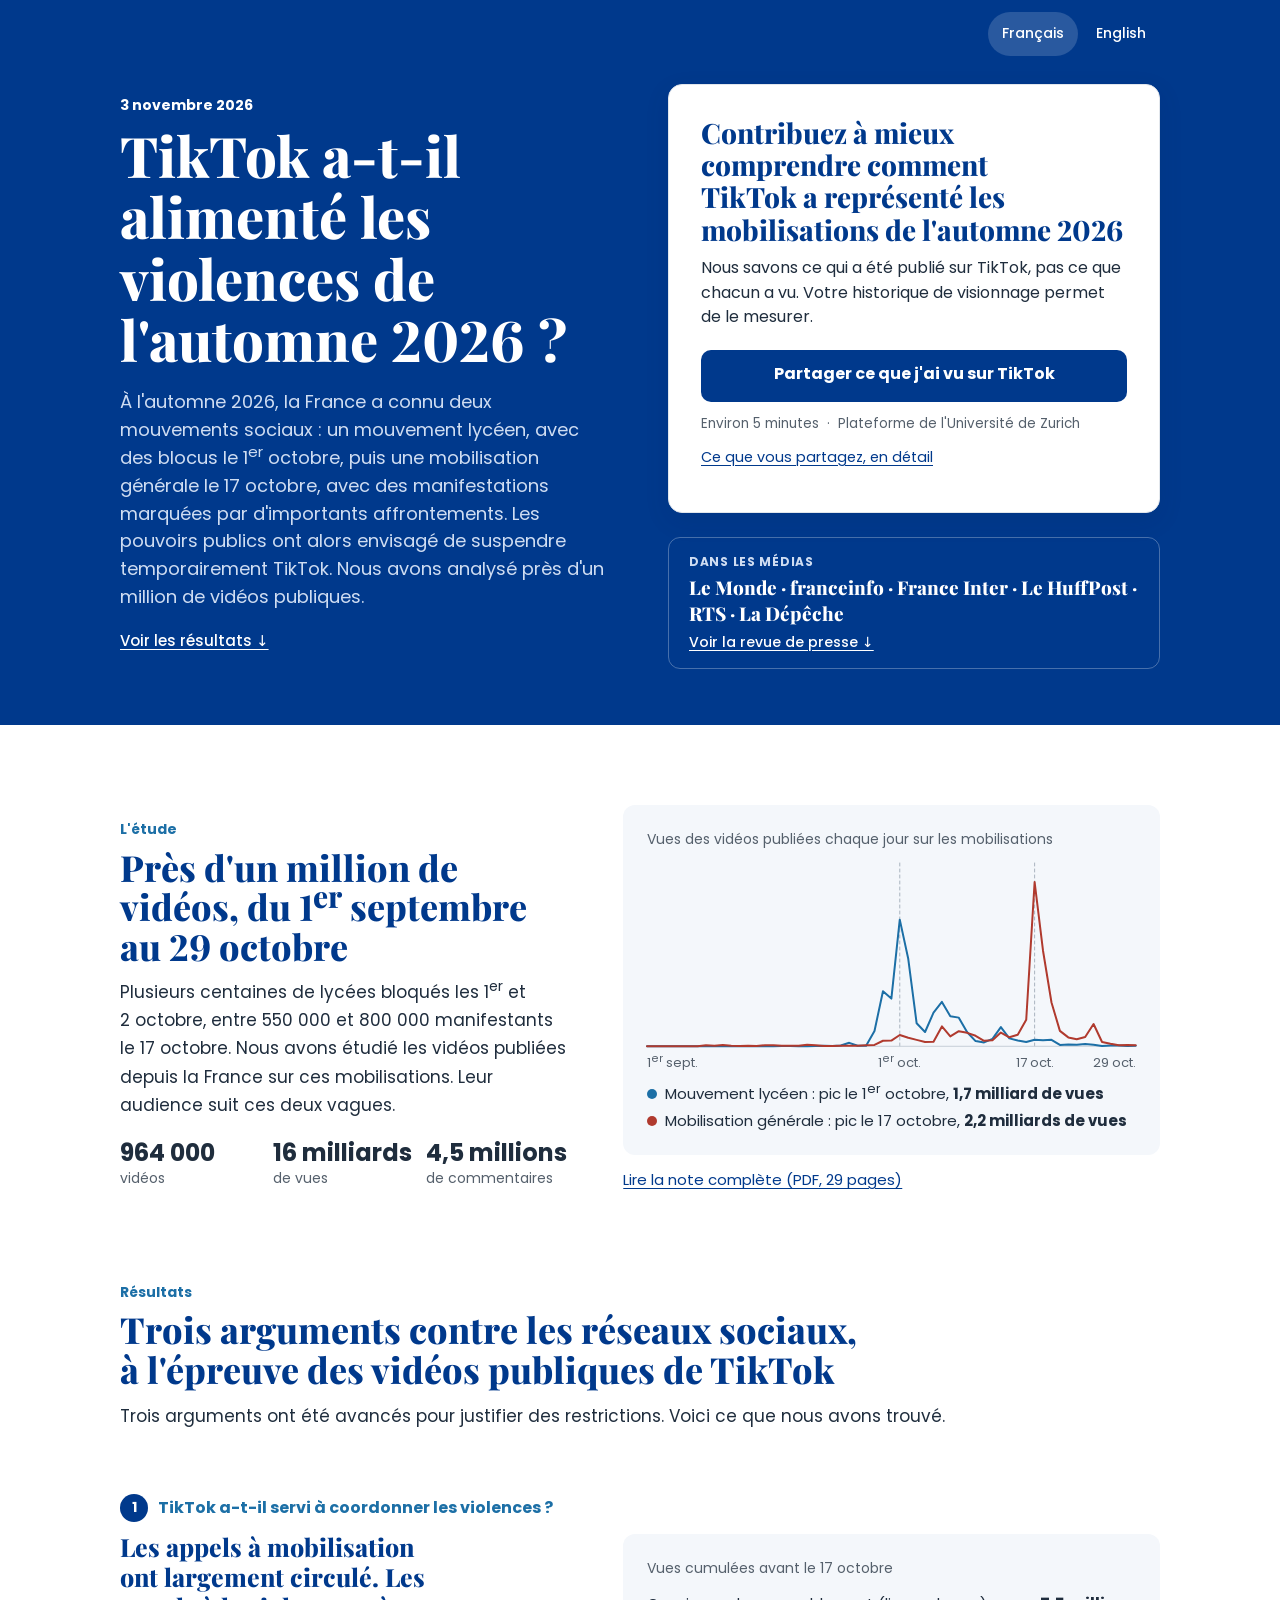
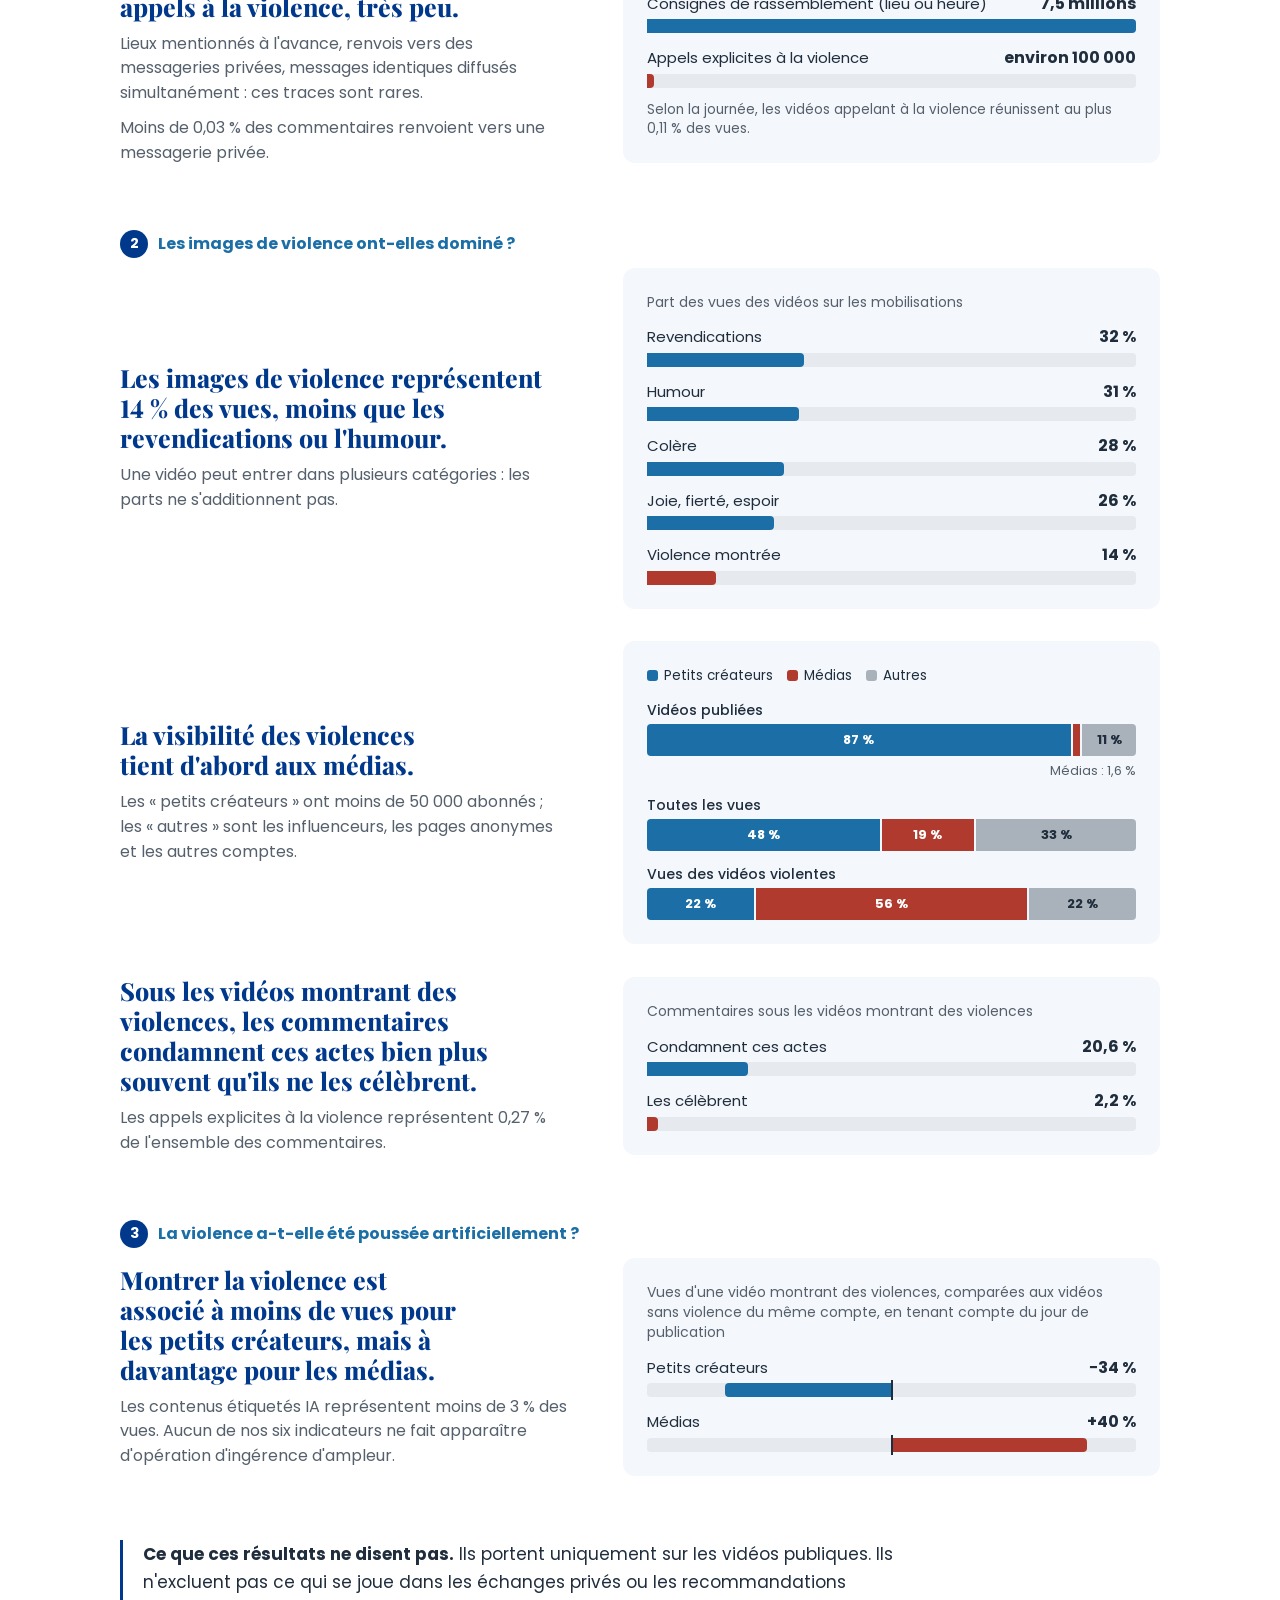
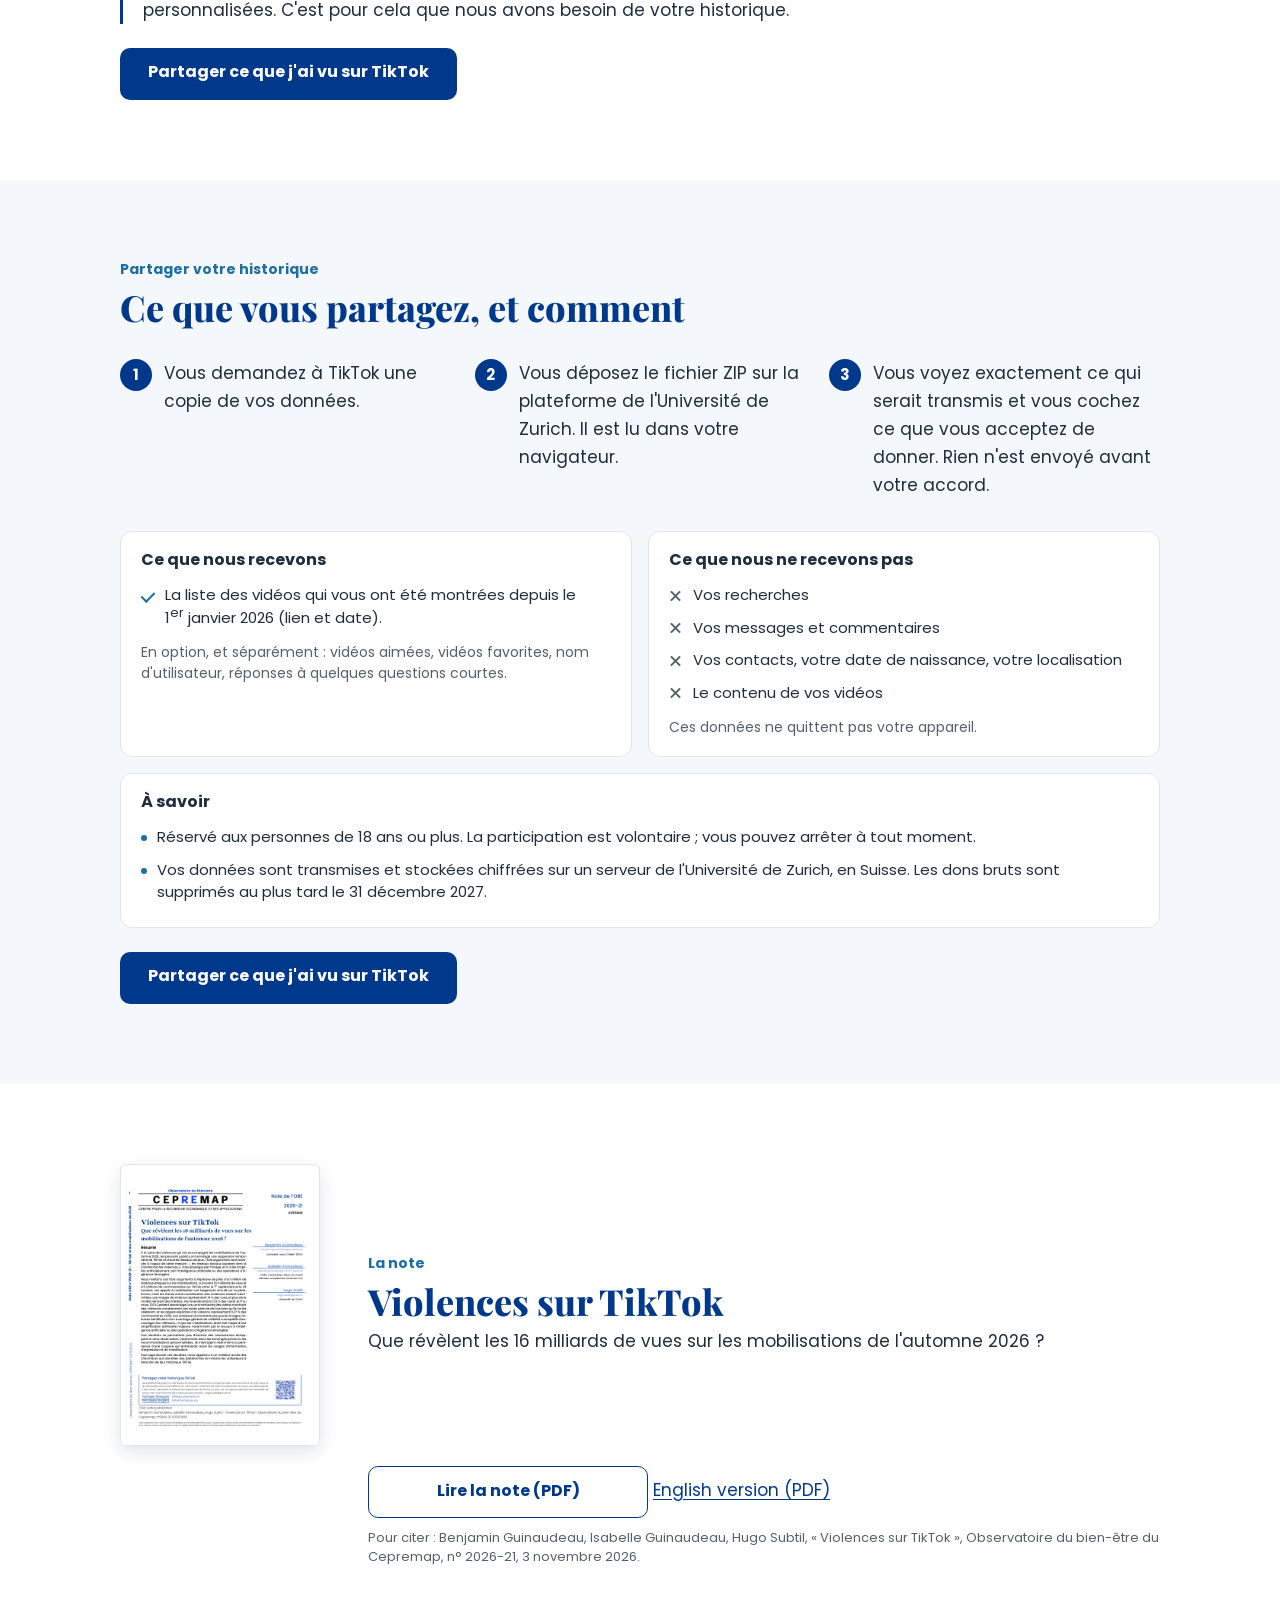
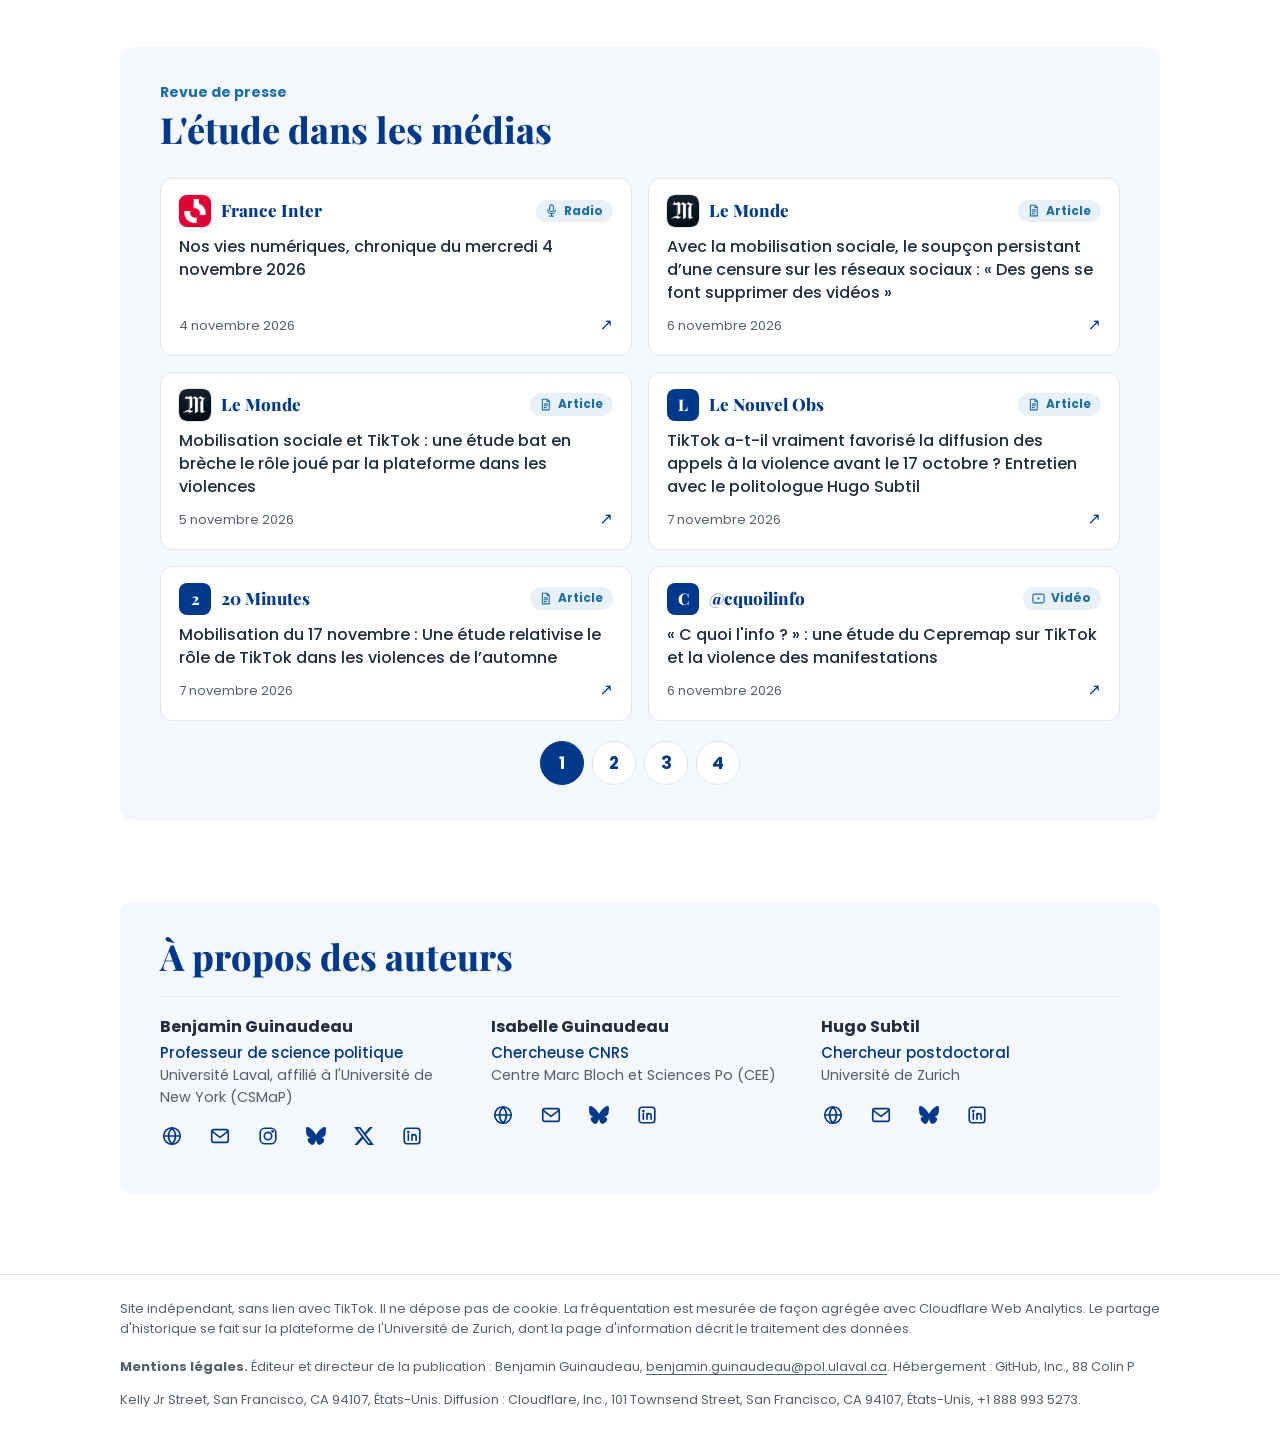
==== commit fd8d5491: "Revue de presse : Le Nouvel Obs, 20 Minutes, Le Parisien, franceinfo (vidéo) Co-Authored-By: Claude " ====
--- a/index.html
+++ b/index.html
@@ -242,24 +242,29 @@
         <input type="radio" name="press-page" id="pp-1" class="pp" aria-label="Page de la revue de presse 1" checked>
         <input type="radio" name="press-page" id="pp-2" class="pp" aria-label="Page de la revue de presse 2">
         <input type="radio" name="press-page" id="pp-3" class="pp" aria-label="Page de la revue de presse 3">
+        <input type="radio" name="press-page" id="pp-4" class="pp" aria-label="Page de la revue de presse 4">
         <ul class="press-list">
         <li data-p="1"><a class="press-card" href="https://www.radiofrance.fr/franceinter/podcasts/nos-vies-numeriques/nos-vies-numeriques-du-mercredi-04-novembre-2026-5705289"><span class="press-top"><span class="press-who"><img class="press-logo" src="assets/logos/franceinter.fr.png" width="32" height="32" alt="" loading="lazy" decoding="async"><b class="press-outlet">France Inter</b></span><span class="press-kind"><svg viewBox="0 0 24 24" aria-hidden="true"><rect x="9" y="3" width="6" height="11" rx="3"/><path d="M6 11a6 6 0 0 0 12 0M12 17v4M9 21h6"/></svg>Radio</span></span><span class="press-title" lang="fr">Nos vies numériques, chronique du mercredi 4 novembre 2026</span><span class="press-date">4&nbsp;novembre 2026<span class="press-arrow" aria-hidden="true">↗</span></span></a></li>
         <li data-p="1"><a class="press-card" href="https://www.lemonde.fr/pixels/article/2026/11/06/avec-la-mobilisation-sociale-le-soupcon-persistant-d-une-censure-sur-les-reseaux-sociaux-des-gens-se-font-supprimer-des-videos_6807727_4408996.html"><span class="press-top"><span class="press-who"><img class="press-logo" src="assets/logos/lemonde.fr.png" width="32" height="32" alt="" loading="lazy" decoding="async"><b class="press-outlet">Le Monde</b></span><span class="press-kind"><svg viewBox="0 0 24 24" aria-hidden="true"><path d="M7 3.5h7.5L18 7v13.500H7z"/><path d="M14.500 3.5V7H18M10 11h5M10 14h5M10 17h3"/></svg>Article</span></span><span class="press-title" lang="fr">Avec la mobilisation sociale, le soupçon persistant d’une censure sur les réseaux sociaux : « Des gens se font supprimer des vidéos »</span><span class="press-date">6&nbsp;novembre 2026<span class="press-arrow" aria-hidden="true">↗</span></span></a></li>
         <li data-p="1"><a class="press-card" href="https://www.lemonde.fr/pixels/article/2026/11/05/mobilisation-sociale-et-tiktok-une-etude-bat-en-breche-le-role-joue-par-la-plateforme-dans-les-violences_6807112_4408996.html"><span class="press-top"><span class="press-who"><img class="press-logo" src="assets/logos/lemonde.fr.png" width="32" height="32" alt="" loading="lazy" decoding="async"><b class="press-outlet">Le Monde</b></span><span class="press-kind"><svg viewBox="0 0 24 24" aria-hidden="true"><path d="M7 3.5h7.5L18 7v13.500H7z"/><path d="M14.500 3.5V7H18M10 11h5M10 14h5M10 17h3"/></svg>Article</span></span><span class="press-title" lang="fr">Mobilisation sociale et TikTok : une étude bat en brèche le rôle joué par la plateforme dans les violences</span><span class="press-date">5&nbsp;novembre 2026<span class="press-arrow" aria-hidden="true">↗</span></span></a></li>
+        <li data-p="1"><a class="press-card" href="https://www.nouvelobs.com/societe/20261107.OBS119927/tiktok-a-t-il-vraiment-favorise-la-diffusion-des-appels-a-la-violence-avant-le-17-octobre-entretien-avec-le-politologue-hugo-subtil.html"><span class="press-top"><span class="press-who"><span class="press-logo mono" aria-hidden="true">L</span><b class="press-outlet">Le Nouvel Obs</b></span><span class="press-kind"><svg viewBox="0 0 24 24" aria-hidden="true"><path d="M7 3.5h7.5L18 7v13.500H7z"/><path d="M14.500 3.5V7H18M10 11h5M10 14h5M10 17h3"/></svg>Article</span></span><span class="press-title" lang="fr">TikTok a-t-il vraiment favorisé la diffusion des appels à la violence avant le 17 octobre ? Entretien avec le politologue Hugo Subtil</span><span class="press-date">7&nbsp;novembre 2026<span class="press-arrow" aria-hidden="true">↗</span></span></a></li>
+        <li data-p="1"><a class="press-card" href="https://www.20minutes.fr/societe/4261193-20261107-mobilisation-7-novembre-etude-relativise-role-tiktok-violences-automne"><span class="press-top"><span class="press-who"><span class="press-logo mono" aria-hidden="true">2</span><b class="press-outlet">20 Minutes</b></span><span class="press-kind"><svg viewBox="0 0 24 24" aria-hidden="true"><path d="M7 3.5h7.5L18 7v13.500H7z"/><path d="M14.500 3.5V7H18M10 11h5M10 14h5M10 17h3"/></svg>Article</span></span><span class="press-title" lang="fr">Mobilisation du 17 novembre : Une étude relativise le rôle de TikTok dans les violences de l’automne</span><span class="press-date">7&nbsp;novembre 2026<span class="press-arrow" aria-hidden="true">↗</span></span></a></li>
         <li data-p="1"><a class="press-card" href="https://www.instagram.com/reel/DfaB45lEnlY/"><span class="press-top"><span class="press-who"><span class="press-logo mono" aria-hidden="true">C</span><b class="press-outlet">@cquoilinfo</b></span><span class="press-kind"><svg viewBox="0 0 24 24" aria-hidden="true"><rect x="3" y="5" width="18" height="14" rx="2.5"/><path d="M10.500 9.500v5l4-2.500z" class="fill"/></svg>Vidéo</span></span><span class="press-title" lang="fr">« C quoi l&#x27;info ? » : une étude du Cepremap sur TikTok et la violence des manifestations</span><span class="press-date">6&nbsp;novembre 2026<span class="press-arrow" aria-hidden="true">↗</span></span></a></li>
-        <li data-p="1"><a class="press-card" href="https://www.franceinfo.fr/replay-radio/le-vrai-du-faux/vrai-ou-faux-tiktok-a-t-il-vraiment-servi-a-organiser-ou-a-amplifier-les-violences-lors-des-manifestations_8249902.html"><span class="press-top"><span class="press-who"><img class="press-logo" src="assets/logos/franceinfo.fr.png" width="32" height="32" alt="" loading="lazy" decoding="async"><b class="press-outlet">franceinfo</b></span><span class="press-kind"><svg viewBox="0 0 24 24" aria-hidden="true"><rect x="9" y="3" width="6" height="11" rx="3"/><path d="M6 11a6 6 0 0 0 12 0M12 17v4M9 21h6"/></svg>Radio</span></span><span class="press-title" lang="fr">Le vrai ou faux. TikTok a-t-il vraiment servi à organiser ou à amplifier les violences lors des manifestations ?</span><span class="press-date">6&nbsp;novembre 2026<span class="press-arrow" aria-hidden="true">↗</span></span></a></li>
-        <li data-p="1"><a class="press-card" href="https://www.franceinfo.fr/societe/mobilisation-du-17-octobre/tiktok-n-a-eu-qu-un-role-tres-limite-dans-les-violences-en-marge-des-manifestations-et-des-blocus-lyceens-selon-une-etude_8269067.html"><span class="press-top"><span class="press-who"><img class="press-logo" src="assets/logos/franceinfo.fr.png" width="32" height="32" alt="" loading="lazy" decoding="async"><b class="press-outlet">franceinfo</b></span><span class="press-kind"><svg viewBox="0 0 24 24" aria-hidden="true"><path d="M7 3.5h7.5L18 7v13.500H7z"/><path d="M14.500 3.5V7H18M10 11h5M10 14h5M10 17h3"/></svg>Article</span></span><span class="press-title" lang="fr">TikTok n&#x27;a eu qu&#x27;un rôle « très limité » dans les violences en marge des manifestations et des blocus lycéens, selon une étude</span><span class="press-date">5&nbsp;novembre 2026<span class="press-arrow" aria-hidden="true">↗</span></span></a></li>
+        <li data-p="2"><a class="press-card" href="https://www.franceinfo.fr/replay-radio/le-vrai-du-faux/vrai-ou-faux-tiktok-a-t-il-vraiment-servi-a-organiser-ou-a-amplifier-les-violences-lors-des-manifestations_8249902.html"><span class="press-top"><span class="press-who"><img class="press-logo" src="assets/logos/franceinfo.fr.png" width="32" height="32" alt="" loading="lazy" decoding="async"><b class="press-outlet">franceinfo</b></span><span class="press-kind"><svg viewBox="0 0 24 24" aria-hidden="true"><rect x="9" y="3" width="6" height="11" rx="3"/><path d="M6 11a6 6 0 0 0 12 0M12 17v4M9 21h6"/></svg>Radio</span></span><span class="press-title" lang="fr">Le vrai ou faux. TikTok a-t-il vraiment servi à organiser ou à amplifier les violences lors des manifestations ?</span><span class="press-date">6&nbsp;novembre 2026<span class="press-arrow" aria-hidden="true">↗</span></span></a></li>
+        <li data-p="2"><a class="press-card" href="https://www.leparisien.fr/high-tech/les-reseaux-sociaux-accuses-dattiser-les-violences-urbaines-cette-etude-qui-minimise-le-role-de-tiktok-06-11-2026-NTPUYMA65BCELJRJKQBQJ7QAJM.php"><span class="press-top"><span class="press-who"><span class="press-logo mono" aria-hidden="true">L</span><b class="press-outlet">Le Parisien</b></span><span class="press-kind"><svg viewBox="0 0 24 24" aria-hidden="true"><path d="M7 3.5h7.5L18 7v13.500H7z"/><path d="M14.500 3.5V7H18M10 11h5M10 14h5M10 17h3"/></svg>Article</span></span><span class="press-title" lang="fr">Les réseaux sociaux accusés d’attiser les violences urbaines : cette étude qui minimise le rôle de TikTok</span><span class="press-date">6&nbsp;novembre 2026<span class="press-arrow" aria-hidden="true">↗</span></span></a></li>
+        <li data-p="2"><a class="press-card" href="https://www.franceinfo.fr/societe/education/blocage-des-lycees/tiktok-influe-t-il-sur-les-violences-en-manifestation_8271203.html"><span class="press-top"><span class="press-who"><img class="press-logo" src="assets/logos/franceinfo.fr.png" width="32" height="32" alt="" loading="lazy" decoding="async"><b class="press-outlet">franceinfo</b></span><span class="press-kind"><svg viewBox="0 0 24 24" aria-hidden="true"><rect x="3" y="5" width="18" height="14" rx="2.5"/><path d="M10.500 9.500v5l4-2.500z" class="fill"/></svg>Vidéo</span></span><span class="press-title" lang="fr">TikTok influe-t-il sur les violences en manifestation ?</span><span class="press-date">6&nbsp;novembre 2026<span class="press-arrow" aria-hidden="true">↗</span></span></a></li>
+        <li data-p="2"><a class="press-card" href="https://www.franceinfo.fr/societe/mobilisation-du-17-octobre/tiktok-n-a-eu-qu-un-role-tres-limite-dans-les-violences-en-marge-des-manifestations-et-des-blocus-lyceens-selon-une-etude_8269067.html"><span class="press-top"><span class="press-who"><img class="press-logo" src="assets/logos/franceinfo.fr.png" width="32" height="32" alt="" loading="lazy" decoding="async"><b class="press-outlet">franceinfo</b></span><span class="press-kind"><svg viewBox="0 0 24 24" aria-hidden="true"><path d="M7 3.5h7.5L18 7v13.500H7z"/><path d="M14.500 3.5V7H18M10 11h5M10 14h5M10 17h3"/></svg>Article</span></span><span class="press-title" lang="fr">TikTok n&#x27;a eu qu&#x27;un rôle « très limité » dans les violences en marge des manifestations et des blocus lycéens, selon une étude</span><span class="press-date">5&nbsp;novembre 2026<span class="press-arrow" aria-hidden="true">↗</span></span></a></li>
         <li data-p="2"><a class="press-card" href="https://www.instagram.com/reel/DfVCsXaR90l/"><span class="press-top"><span class="press-who"><span class="press-logo mono" aria-hidden="true">C</span><b class="press-outlet">@cest_le_mat</b></span><span class="press-kind"><svg viewBox="0 0 24 24" aria-hidden="true"><rect x="3" y="5" width="18" height="14" rx="2.5"/><path d="M10.500 9.500v5l4-2.500z" class="fill"/></svg>Vidéo</span></span><span class="press-title" lang="fr">Reel Instagram présentant l&#x27;étude « Violences sur TikTok »</span><span class="press-date">4&nbsp;novembre 2026<span class="press-arrow" aria-hidden="true">↗</span></span></a></li>
         <li data-p="2"><a class="press-card" href="https://www.huffingtonpost.fr/france/article/tiktok-est-accuse-d-attiser-la-violence-de-l-automne-social-mais-ces-16-milliards-de-vues-de-videos-disent-autre-chose_351271.html"><span class="press-top"><span class="press-who"><img class="press-logo" src="assets/logos/huffingtonpost.fr.png" width="32" height="32" alt="" loading="lazy" decoding="async"><b class="press-outlet">Le HuffPost</b></span><span class="press-kind"><svg viewBox="0 0 24 24" aria-hidden="true"><path d="M7 3.5h7.5L18 7v13.500H7z"/><path d="M14.500 3.5V7H18M10 11h5M10 14h5M10 17h3"/></svg>Article</span></span><span class="press-title" lang="fr">TikTok est accusé d&#x27;attiser la violence de l&#x27;automne social, mais ces 16 milliards de vues de vidéos disent autre chose</span><span class="press-date">4&nbsp;novembre 2026<span class="press-arrow" aria-hidden="true">↗</span></span></a></li>
-        <li data-p="2"><a class="press-card" href="https://www.ladepeche.fr/2026/11/04/violences-attisees-sur-tiktok-une-etude-met-a-mal-les-arguments-du-gouvernement-contre-le-reseau-social-13635197.php"><span class="press-top"><span class="press-who"><img class="press-logo" src="assets/logos/ladepeche.fr.png" width="32" height="32" alt="" loading="lazy" decoding="async"><b class="press-outlet">La Dépêche du Midi</b></span><span class="press-kind"><svg viewBox="0 0 24 24" aria-hidden="true"><path d="M7 3.5h7.5L18 7v13.500H7z"/><path d="M14.500 3.5V7H18M10 11h5M10 14h5M10 17h3"/></svg>Article</span></span><span class="press-title" lang="fr">Violences attisées sur TikTok : une étude met à mal les arguments du gouvernement contre le réseau social</span><span class="press-date">4&nbsp;novembre 2026<span class="press-arrow" aria-hidden="true">↗</span></span></a></li>
-        <li data-p="2"><a class="press-card" href="https://www.rts.ch/play/tv/fastcheck/video/tiktok-est-il-vraiment-un-accelerateur-demeutes-vrai-ou-faux-?urn=urn:rts:video:bccb9ca4-0a64-3935-8808-6ce2712120fe"><span class="press-top"><span class="press-who"><img class="press-logo" src="assets/logos/rts.ch.png" width="32" height="32" alt="" loading="lazy" decoding="async"><b class="press-outlet">RTS</b></span><span class="press-kind"><svg viewBox="0 0 24 24" aria-hidden="true"><rect x="3" y="5" width="18" height="14" rx="2.5"/><path d="M10.500 9.500v5l4-2.500z" class="fill"/></svg>Vidéo</span></span><span class="press-title" lang="fr">FastCheck. TikTok est-il vraiment un accélérateur d&#x27;émeutes ? Vrai ou faux</span><span class="press-date">4&nbsp;novembre 2026<span class="press-arrow" aria-hidden="true">↗</span></span></a></li>
-        <li data-p="2"><a class="press-card" href="https://www.technomedia.org/2026/11/violences-attisees-sur-tiktok-une-etude.html"><span class="press-top"><span class="press-who"><span class="press-logo mono" aria-hidden="true">T</span><b class="press-outlet">Technomedia</b></span><span class="press-kind"><svg viewBox="0 0 24 24" aria-hidden="true"><path d="M7 3.5h7.5L18 7v13.500H7z"/><path d="M14.500 3.5V7H18M10 11h5M10 14h5M10 17h3"/></svg>Article</span></span><span class="press-title" lang="fr">Violences attisées sur TikTok : une étude met à mal les arguments du gouvernement</span><span class="press-date">4&nbsp;novembre 2026<span class="press-arrow" aria-hidden="true">↗</span></span></a></li>
-        <li data-p="2"><a class="press-card" href="https://www.rts.ch/audio-podcast/2026/audio/selon-une-etude-tiktok-n-est-pas-un-accelerateur-de-violence-lors-de-mobilisations-politiques-interview-d-hugo-subtil-29404738.html"><span class="press-top"><span class="press-who"><img class="press-logo" src="assets/logos/rts.ch.png" width="32" height="32" alt="" loading="lazy" decoding="async"><b class="press-outlet">RTS</b></span><span class="press-kind"><svg viewBox="0 0 24 24" aria-hidden="true"><path d="M5 14v-2a7 7 0 0 1 14 0v2"/><rect x="4" y="14" width="4" height="6" rx="1.5"/><rect x="16" y="14" width="4" height="6" rx="1.5"/></svg>Audio</span></span><span class="press-title" lang="fr">Selon une étude, TikTok n&#x27;est pas un accélérateur de violence lors de mobilisations politiques : interview d&#x27;Hugo Subtil</span><span class="press-date">3&nbsp;novembre 2026<span class="press-arrow" aria-hidden="true">↗</span></span></a></li>
+        <li data-p="3"><a class="press-card" href="https://www.ladepeche.fr/2026/11/04/violences-attisees-sur-tiktok-une-etude-met-a-mal-les-arguments-du-gouvernement-contre-le-reseau-social-13635197.php"><span class="press-top"><span class="press-who"><img class="press-logo" src="assets/logos/ladepeche.fr.png" width="32" height="32" alt="" loading="lazy" decoding="async"><b class="press-outlet">La Dépêche du Midi</b></span><span class="press-kind"><svg viewBox="0 0 24 24" aria-hidden="true"><path d="M7 3.5h7.5L18 7v13.500H7z"/><path d="M14.500 3.5V7H18M10 11h5M10 14h5M10 17h3"/></svg>Article</span></span><span class="press-title" lang="fr">Violences attisées sur TikTok : une étude met à mal les arguments du gouvernement contre le réseau social</span><span class="press-date">4&nbsp;novembre 2026<span class="press-arrow" aria-hidden="true">↗</span></span></a></li>
+        <li data-p="3"><a class="press-card" href="https://www.rts.ch/play/tv/fastcheck/video/tiktok-est-il-vraiment-un-accelerateur-demeutes-vrai-ou-faux-?urn=urn:rts:video:bccb9ca4-0a64-3935-8808-6ce2712120fe"><span class="press-top"><span class="press-who"><img class="press-logo" src="assets/logos/rts.ch.png" width="32" height="32" alt="" loading="lazy" decoding="async"><b class="press-outlet">RTS</b></span><span class="press-kind"><svg viewBox="0 0 24 24" aria-hidden="true"><rect x="3" y="5" width="18" height="14" rx="2.5"/><path d="M10.500 9.500v5l4-2.500z" class="fill"/></svg>Vidéo</span></span><span class="press-title" lang="fr">FastCheck. TikTok est-il vraiment un accélérateur d&#x27;émeutes ? Vrai ou faux</span><span class="press-date">4&nbsp;novembre 2026<span class="press-arrow" aria-hidden="true">↗</span></span></a></li>
+        <li data-p="3"><a class="press-card" href="https://www.technomedia.org/2026/11/violences-attisees-sur-tiktok-une-etude.html"><span class="press-top"><span class="press-who"><span class="press-logo mono" aria-hidden="true">T</span><b class="press-outlet">Technomedia</b></span><span class="press-kind"><svg viewBox="0 0 24 24" aria-hidden="true"><path d="M7 3.5h7.5L18 7v13.500H7z"/><path d="M14.500 3.5V7H18M10 11h5M10 14h5M10 17h3"/></svg>Article</span></span><span class="press-title" lang="fr">Violences attisées sur TikTok : une étude met à mal les arguments du gouvernement</span><span class="press-date">4&nbsp;novembre 2026<span class="press-arrow" aria-hidden="true">↗</span></span></a></li>
+        <li data-p="3"><a class="press-card" href="https://www.rts.ch/audio-podcast/2026/audio/selon-une-etude-tiktok-n-est-pas-un-accelerateur-de-violence-lors-de-mobilisations-politiques-interview-d-hugo-subtil-29404738.html"><span class="press-top"><span class="press-who"><img class="press-logo" src="assets/logos/rts.ch.png" width="32" height="32" alt="" loading="lazy" decoding="async"><b class="press-outlet">RTS</b></span><span class="press-kind"><svg viewBox="0 0 24 24" aria-hidden="true"><path d="M5 14v-2a7 7 0 0 1 14 0v2"/><rect x="4" y="14" width="4" height="6" rx="1.5"/><rect x="16" y="14" width="4" height="6" rx="1.5"/></svg>Audio</span></span><span class="press-title" lang="fr">Selon une étude, TikTok n&#x27;est pas un accélérateur de violence lors de mobilisations politiques : interview d&#x27;Hugo Subtil</span><span class="press-date">3&nbsp;novembre 2026<span class="press-arrow" aria-hidden="true">↗</span></span></a></li>
         <li data-p="3"><a class="press-card" href="https://www.rts.ch/info/societe/2026/article/tiktok-une-etude-refute-tout-role-d-incubateur-de-violence-29404703.html"><span class="press-top"><span class="press-who"><img class="press-logo" src="assets/logos/rts.ch.png" width="32" height="32" alt="" loading="lazy" decoding="async"><b class="press-outlet">RTS Info</b></span><span class="press-kind"><svg viewBox="0 0 24 24" aria-hidden="true"><rect x="3" y="5" width="18" height="14" rx="2.5"/><path d="M10.500 9.500v5l4-2.500z" class="fill"/></svg>Vidéo</span></span><span class="press-title" lang="fr">TikTok : une étude réfute tout rôle d&#x27;incubateur de violence</span><span class="press-date">3&nbsp;novembre 2026<span class="press-arrow" aria-hidden="true">↗</span></span></a></li>
         <li data-p="3"><a class="press-card" href="https://www.rts.ch/play/tv/forum/video/selon-une-etude-tiktok-nest-pas-un-accelerateur-de-violence-lors-de-mobilisations-politiques-interview-dhugo-subtil?urn=urn:rts:video:c660b155-dd62-394b-a84f-5c5af69116b5"><span class="press-top"><span class="press-who"><img class="press-logo" src="assets/logos/rts.ch.png" width="32" height="32" alt="" loading="lazy" decoding="async"><b class="press-outlet">RTS</b></span><span class="press-kind"><svg viewBox="0 0 24 24" aria-hidden="true"><rect x="3" y="5" width="18" height="14" rx="2.5"/><path d="M10.500 9.500v5l4-2.500z" class="fill"/></svg>Vidéo</span></span><span class="press-title" lang="fr">Forum. Selon une étude, TikTok n&#x27;est pas un accélérateur de violence lors de mobilisations politiques : interview d&#x27;Hugo Subtil</span><span class="press-date">3&nbsp;novembre 2026<span class="press-arrow" aria-hidden="true">↗</span></span></a></li>
-        <li data-p="3"><a class="press-card" href="https://entrevue.fr/societe/tiktok-comment-un-logiciel-moins-cher-a-rendu-le-gouvernement-aveugle-face/"><span class="press-top"><span class="press-who"><span class="press-logo mono" aria-hidden="true">E</span><b class="press-outlet">Entrevue</b></span><span class="press-kind"><svg viewBox="0 0 24 24" aria-hidden="true"><path d="M7 3.5h7.5L18 7v13.500H7z"/><path d="M14.500 3.5V7H18M10 11h5M10 14h5M10 17h3"/></svg>Article</span></span><span class="press-title" lang="fr">TikTok : comment un logiciel moins cher a rendu le gouvernement aveugle face aux mobilisations sociales</span><span class="press-date">6&nbsp;novembre 2026<span class="press-arrow" aria-hidden="true">↗</span></span></a></li>
+        <li data-p="4"><a class="press-card" href="https://entrevue.fr/societe/tiktok-comment-un-logiciel-moins-cher-a-rendu-le-gouvernement-aveugle-face/"><span class="press-top"><span class="press-who"><span class="press-logo mono" aria-hidden="true">E</span><b class="press-outlet">Entrevue</b></span><span class="press-kind"><svg viewBox="0 0 24 24" aria-hidden="true"><path d="M7 3.5h7.5L18 7v13.500H7z"/><path d="M14.500 3.5V7H18M10 11h5M10 14h5M10 17h3"/></svg>Article</span></span><span class="press-title" lang="fr">TikTok : comment un logiciel moins cher a rendu le gouvernement aveugle face aux mobilisations sociales</span><span class="press-date">6&nbsp;novembre 2026<span class="press-arrow" aria-hidden="true">↗</span></span></a></li>
         </ul>
-        <div class="pager" aria-hidden="true"><label for="pp-1">1</label><label for="pp-2">2</label><label for="pp-3">3</label></div>
+        <div class="pager" aria-hidden="true"><label for="pp-1">1</label><label for="pp-2">2</label><label for="pp-3">3</label><label for="pp-4">4</label></div>
 
       </div>
     </div>
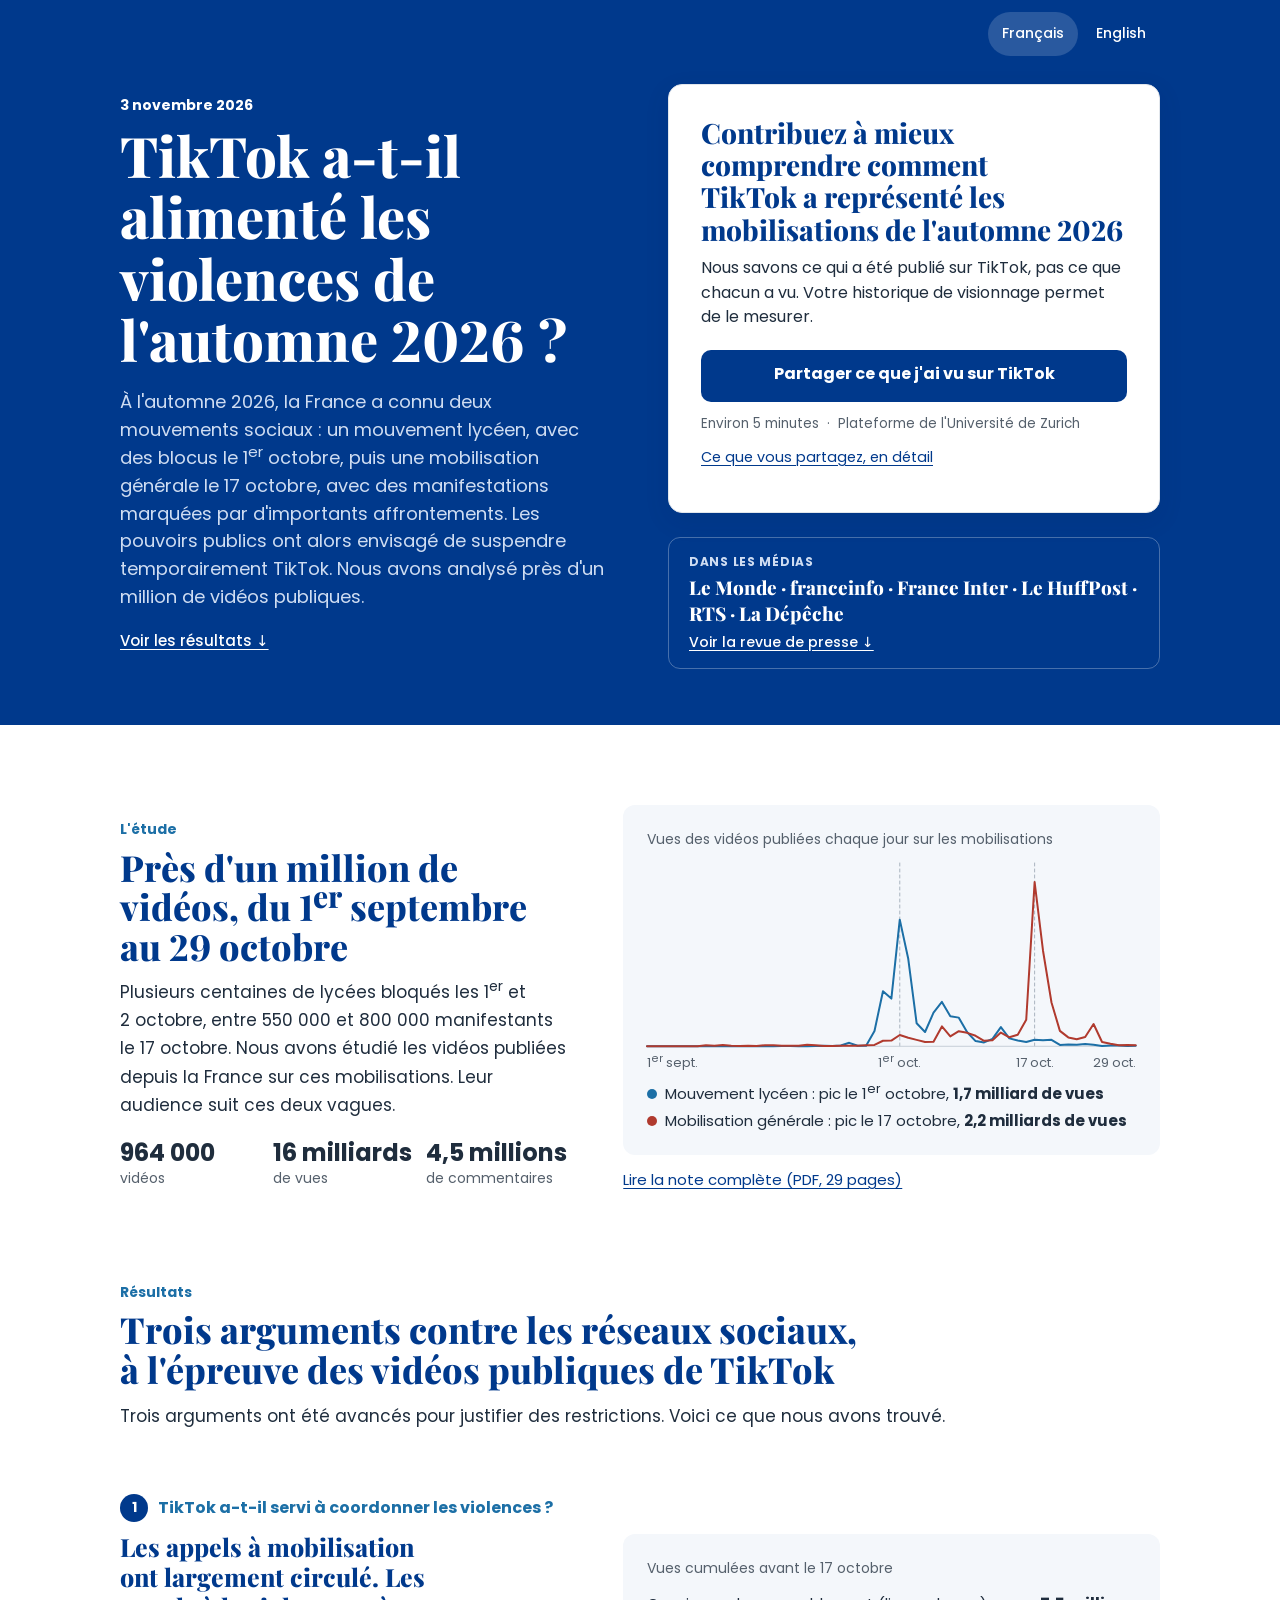
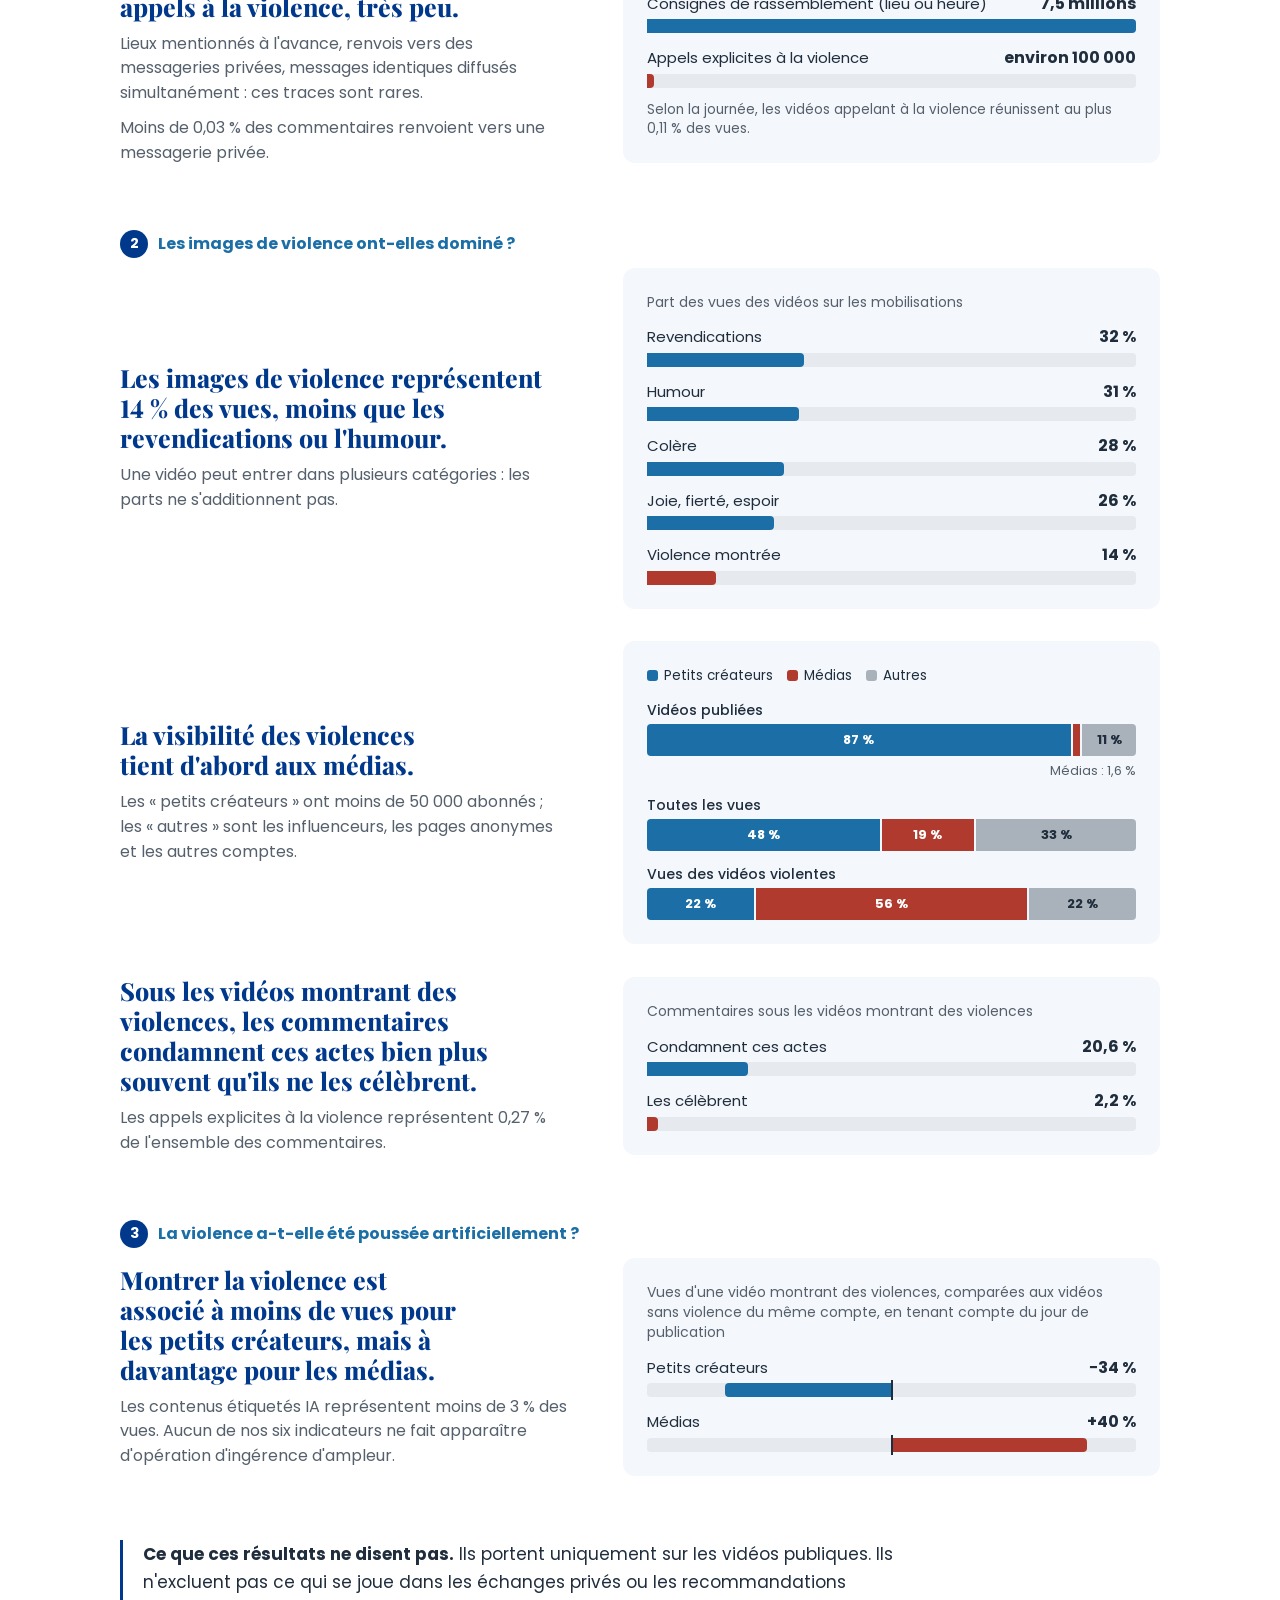
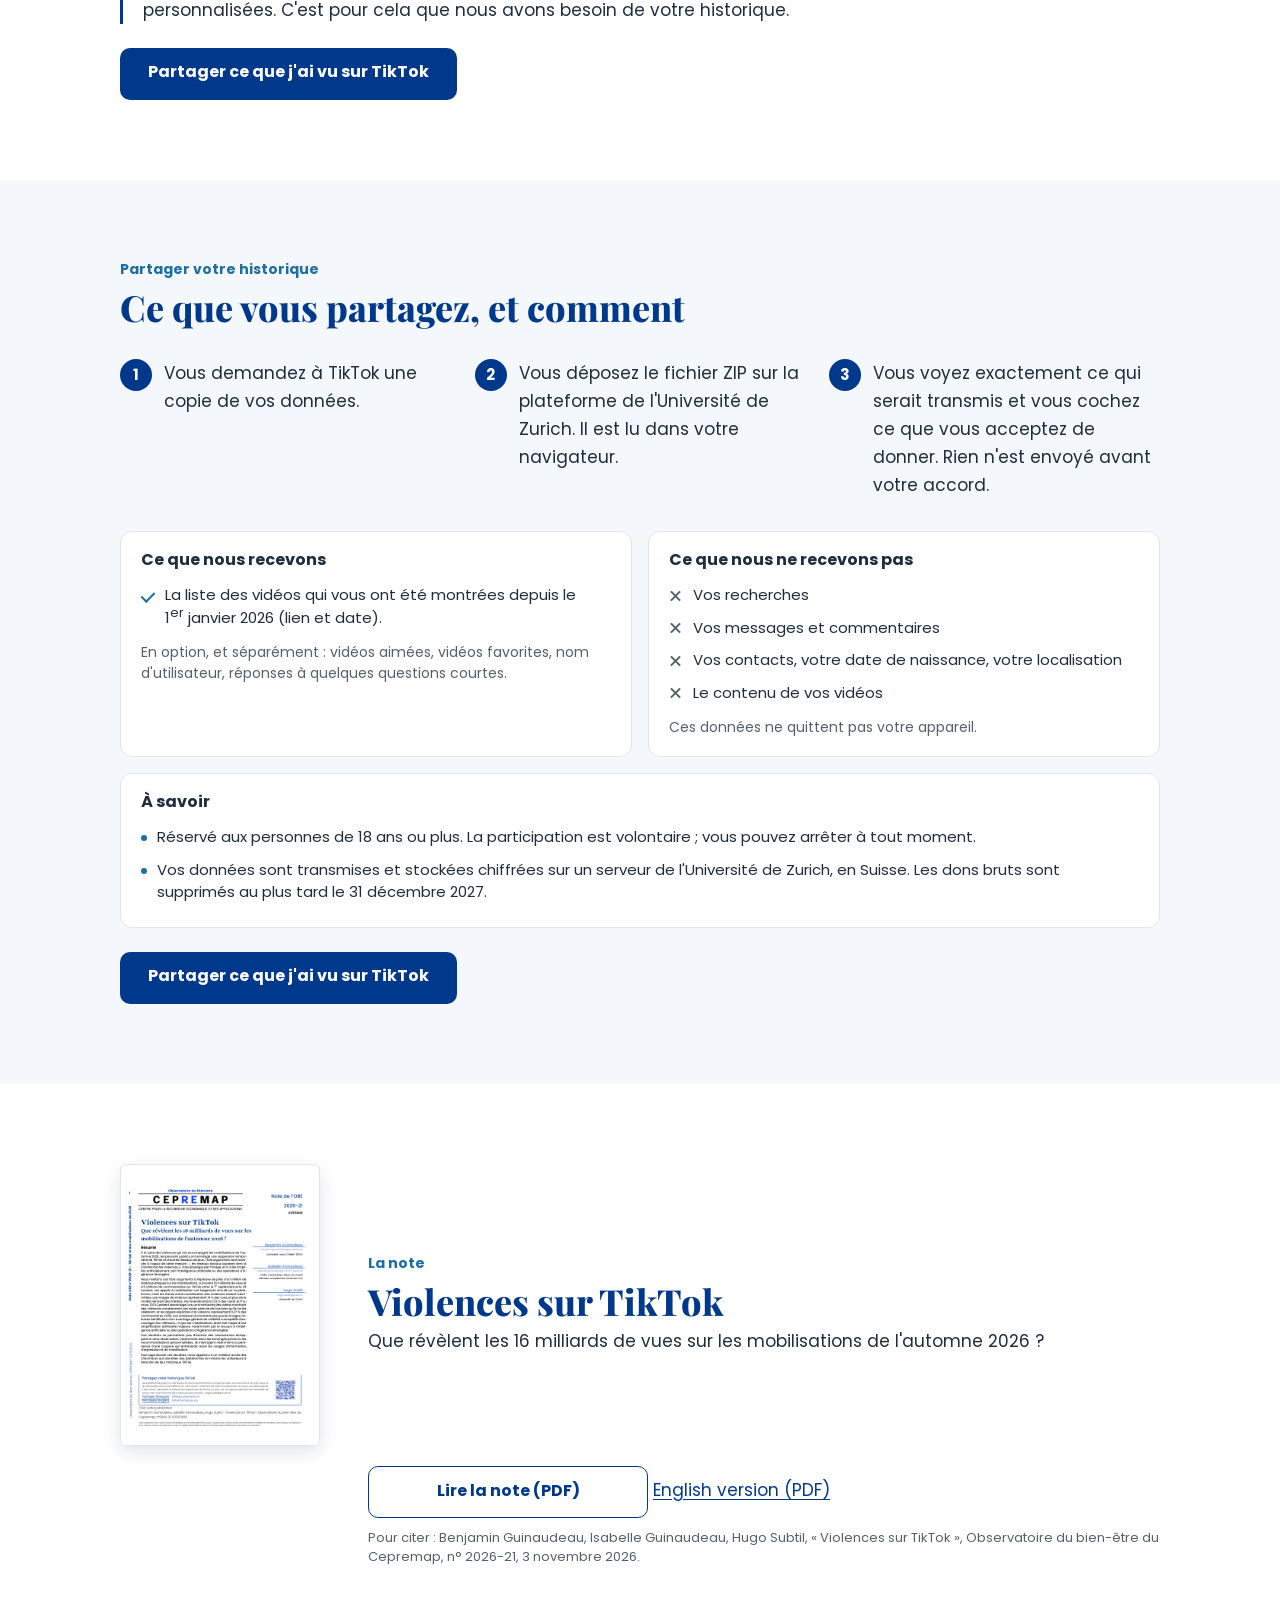
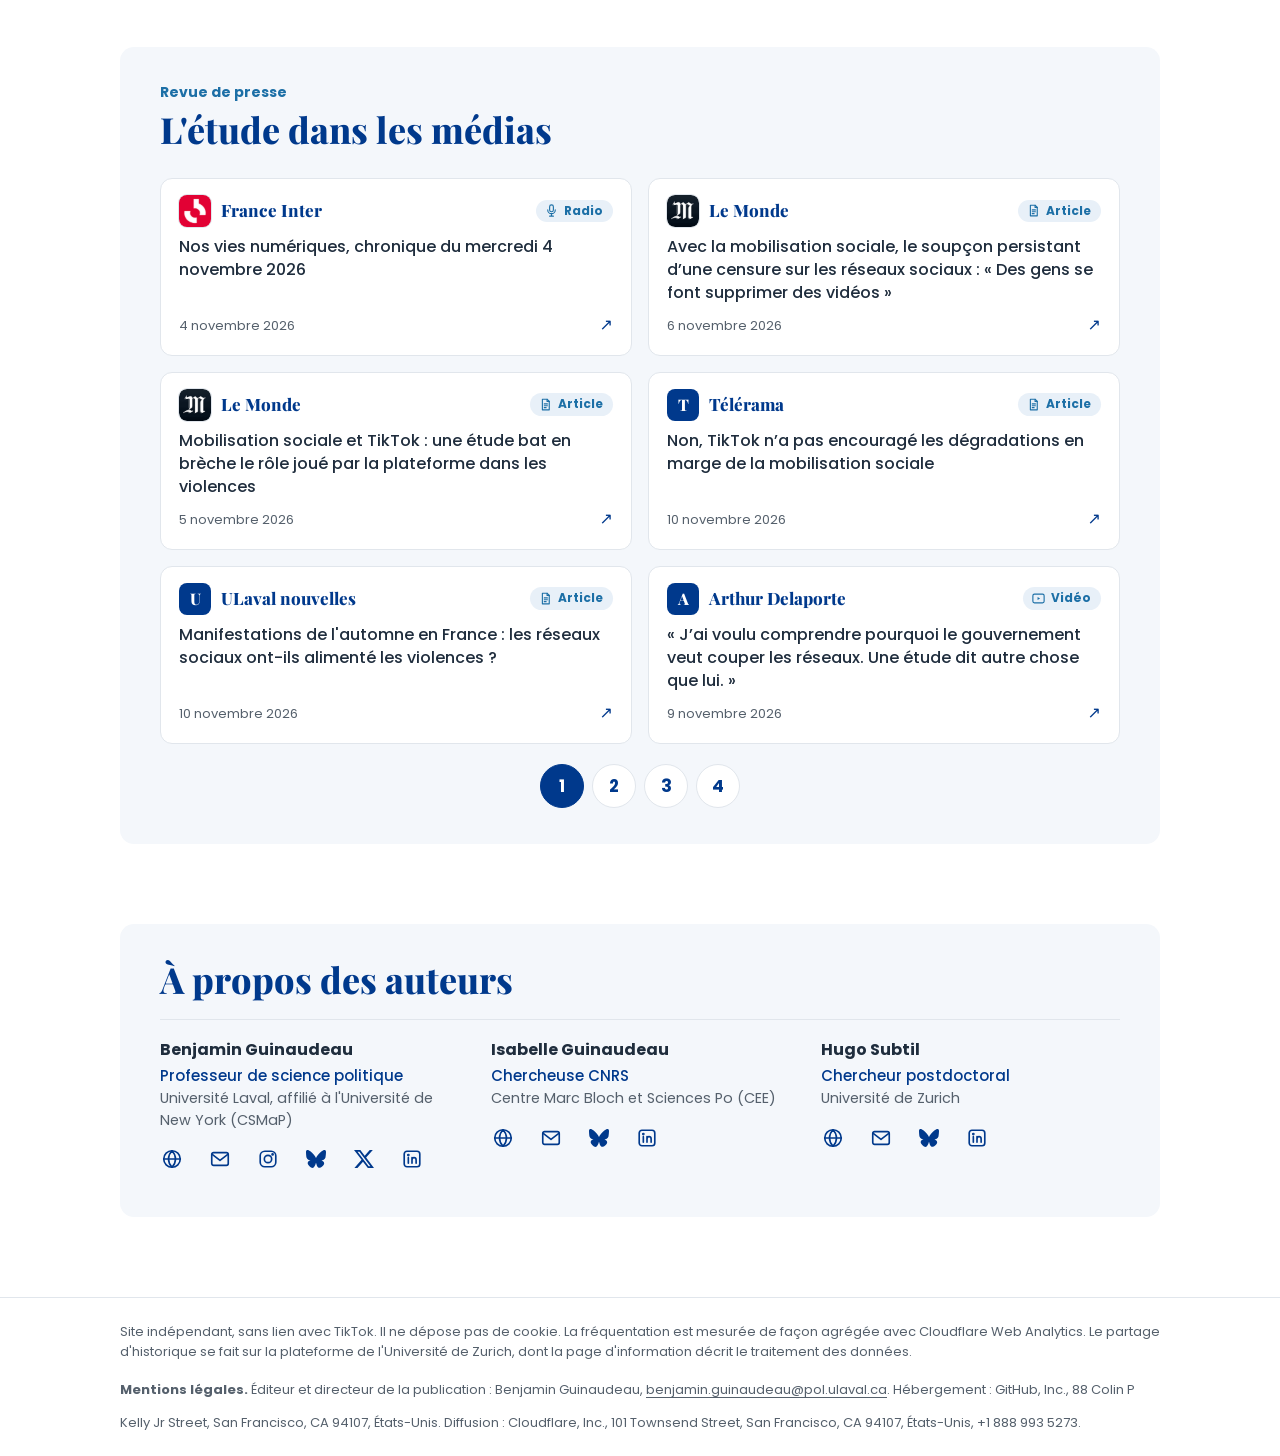
==== commit fedb438b: "Revue de presse : Télérama, ULaval nouvelles, Arthur Delaporte Co-Authored-By: Claude Opus 5.5 <nore" ====
--- a/index.html
+++ b/index.html
@@ -247,21 +247,24 @@
         <li data-p="1"><a class="press-card" href="https://www.radiofrance.fr/franceinter/podcasts/nos-vies-numeriques/nos-vies-numeriques-du-mercredi-04-novembre-2026-5705289"><span class="press-top"><span class="press-who"><img class="press-logo" src="assets/logos/franceinter.fr.png" width="32" height="32" alt="" loading="lazy" decoding="async"><b class="press-outlet">France Inter</b></span><span class="press-kind"><svg viewBox="0 0 24 24" aria-hidden="true"><rect x="9" y="3" width="6" height="11" rx="3"/><path d="M6 11a6 6 0 0 0 12 0M12 17v4M9 21h6"/></svg>Radio</span></span><span class="press-title" lang="fr">Nos vies numériques, chronique du mercredi 4 novembre 2026</span><span class="press-date">4&nbsp;novembre 2026<span class="press-arrow" aria-hidden="true">↗</span></span></a></li>
         <li data-p="1"><a class="press-card" href="https://www.lemonde.fr/pixels/article/2026/11/06/avec-la-mobilisation-sociale-le-soupcon-persistant-d-une-censure-sur-les-reseaux-sociaux-des-gens-se-font-supprimer-des-videos_6807727_4408996.html"><span class="press-top"><span class="press-who"><img class="press-logo" src="assets/logos/lemonde.fr.png" width="32" height="32" alt="" loading="lazy" decoding="async"><b class="press-outlet">Le Monde</b></span><span class="press-kind"><svg viewBox="0 0 24 24" aria-hidden="true"><path d="M7 3.5h7.5L18 7v13.500H7z"/><path d="M14.500 3.5V7H18M10 11h5M10 14h5M10 17h3"/></svg>Article</span></span><span class="press-title" lang="fr">Avec la mobilisation sociale, le soupçon persistant d’une censure sur les réseaux sociaux : « Des gens se font supprimer des vidéos »</span><span class="press-date">6&nbsp;novembre 2026<span class="press-arrow" aria-hidden="true">↗</span></span></a></li>
         <li data-p="1"><a class="press-card" href="https://www.lemonde.fr/pixels/article/2026/11/05/mobilisation-sociale-et-tiktok-une-etude-bat-en-breche-le-role-joue-par-la-plateforme-dans-les-violences_6807112_4408996.html"><span class="press-top"><span class="press-who"><img class="press-logo" src="assets/logos/lemonde.fr.png" width="32" height="32" alt="" loading="lazy" decoding="async"><b class="press-outlet">Le Monde</b></span><span class="press-kind"><svg viewBox="0 0 24 24" aria-hidden="true"><path d="M7 3.5h7.5L18 7v13.500H7z"/><path d="M14.500 3.5V7H18M10 11h5M10 14h5M10 17h3"/></svg>Article</span></span><span class="press-title" lang="fr">Mobilisation sociale et TikTok : une étude bat en brèche le rôle joué par la plateforme dans les violences</span><span class="press-date">5&nbsp;novembre 2026<span class="press-arrow" aria-hidden="true">↗</span></span></a></li>
-        <li data-p="1"><a class="press-card" href="https://www.nouvelobs.com/societe/20261107.OBS119927/tiktok-a-t-il-vraiment-favorise-la-diffusion-des-appels-a-la-violence-avant-le-17-octobre-entretien-avec-le-politologue-hugo-subtil.html"><span class="press-top"><span class="press-who"><span class="press-logo mono" aria-hidden="true">L</span><b class="press-outlet">Le Nouvel Obs</b></span><span class="press-kind"><svg viewBox="0 0 24 24" aria-hidden="true"><path d="M7 3.5h7.5L18 7v13.500H7z"/><path d="M14.500 3.5V7H18M10 11h5M10 14h5M10 17h3"/></svg>Article</span></span><span class="press-title" lang="fr">TikTok a-t-il vraiment favorisé la diffusion des appels à la violence avant le 17 octobre ? Entretien avec le politologue Hugo Subtil</span><span class="press-date">7&nbsp;novembre 2026<span class="press-arrow" aria-hidden="true">↗</span></span></a></li>
-        <li data-p="1"><a class="press-card" href="https://www.20minutes.fr/societe/4261193-20261107-mobilisation-7-novembre-etude-relativise-role-tiktok-violences-automne"><span class="press-top"><span class="press-who"><span class="press-logo mono" aria-hidden="true">2</span><b class="press-outlet">20 Minutes</b></span><span class="press-kind"><svg viewBox="0 0 24 24" aria-hidden="true"><path d="M7 3.5h7.5L18 7v13.500H7z"/><path d="M14.500 3.5V7H18M10 11h5M10 14h5M10 17h3"/></svg>Article</span></span><span class="press-title" lang="fr">Mobilisation du 17 novembre : Une étude relativise le rôle de TikTok dans les violences de l’automne</span><span class="press-date">7&nbsp;novembre 2026<span class="press-arrow" aria-hidden="true">↗</span></span></a></li>
-        <li data-p="1"><a class="press-card" href="https://www.instagram.com/reel/DfaB45lEnlY/"><span class="press-top"><span class="press-who"><span class="press-logo mono" aria-hidden="true">C</span><b class="press-outlet">@cquoilinfo</b></span><span class="press-kind"><svg viewBox="0 0 24 24" aria-hidden="true"><rect x="3" y="5" width="18" height="14" rx="2.5"/><path d="M10.500 9.500v5l4-2.500z" class="fill"/></svg>Vidéo</span></span><span class="press-title" lang="fr">« C quoi l&#x27;info ? » : une étude du Cepremap sur TikTok et la violence des manifestations</span><span class="press-date">6&nbsp;novembre 2026<span class="press-arrow" aria-hidden="true">↗</span></span></a></li>
+        <li data-p="1"><a class="press-card" href="https://www.telerama.fr/debats-reportages/non-tiktok-n-a-pas-encourage-les-degradations-en-marge-de-la-mobilisation-sociale-7033802.php"><span class="press-top"><span class="press-who"><span class="press-logo mono" aria-hidden="true">T</span><b class="press-outlet">Télérama</b></span><span class="press-kind"><svg viewBox="0 0 24 24" aria-hidden="true"><path d="M7 3.5h7.5L18 7v13.500H7z"/><path d="M14.500 3.5V7H18M10 11h5M10 14h5M10 17h3"/></svg>Article</span></span><span class="press-title" lang="fr">Non, TikTok n’a pas encouragé les dégradations en marge de la mobilisation sociale</span><span class="press-date">10&nbsp;novembre 2026<span class="press-arrow" aria-hidden="true">↗</span></span></a></li>
+        <li data-p="1"><a class="press-card" href="https://nouvelles.ulaval.ca/2026/11/10/manifestations-de-lautomne-en-france-les-reseaux-sociaux-ont-ils-alimente-les-violences-a:158cc984-d417-4678-923f-2e4426ca0290"><span class="press-top"><span class="press-who"><span class="press-logo mono" aria-hidden="true">U</span><b class="press-outlet">ULaval nouvelles</b></span><span class="press-kind"><svg viewBox="0 0 24 24" aria-hidden="true"><path d="M7 3.5h7.5L18 7v13.500H7z"/><path d="M14.500 3.5V7H18M10 11h5M10 14h5M10 17h3"/></svg>Article</span></span><span class="press-title" lang="fr">Manifestations de l&#x27;automne en France : les réseaux sociaux ont-ils alimenté les violences ?</span><span class="press-date">10&nbsp;novembre 2026<span class="press-arrow" aria-hidden="true">↗</span></span></a></li>
+        <li data-p="1"><a class="press-card" href="https://www.instagram.com/reel/DfhzM4zNm99/"><span class="press-top"><span class="press-who"><span class="press-logo mono" aria-hidden="true">A</span><b class="press-outlet">Arthur Delaporte</b></span><span class="press-kind"><svg viewBox="0 0 24 24" aria-hidden="true"><rect x="3" y="5" width="18" height="14" rx="2.5"/><path d="M10.500 9.500v5l4-2.500z" class="fill"/></svg>Vidéo</span></span><span class="press-title" lang="fr">« J’ai voulu comprendre pourquoi le gouvernement veut couper les réseaux. Une étude dit autre chose que lui. »</span><span class="press-date">9&nbsp;novembre 2026<span class="press-arrow" aria-hidden="true">↗</span></span></a></li>
+        <li data-p="2"><a class="press-card" href="https://www.nouvelobs.com/societe/20261107.OBS119927/tiktok-a-t-il-vraiment-favorise-la-diffusion-des-appels-a-la-violence-avant-le-17-octobre-entretien-avec-le-politologue-hugo-subtil.html"><span class="press-top"><span class="press-who"><span class="press-logo mono" aria-hidden="true">L</span><b class="press-outlet">Le Nouvel Obs</b></span><span class="press-kind"><svg viewBox="0 0 24 24" aria-hidden="true"><path d="M7 3.5h7.5L18 7v13.500H7z"/><path d="M14.500 3.5V7H18M10 11h5M10 14h5M10 17h3"/></svg>Article</span></span><span class="press-title" lang="fr">TikTok a-t-il vraiment favorisé la diffusion des appels à la violence avant le 17 octobre ? Entretien avec le politologue Hugo Subtil</span><span class="press-date">7&nbsp;novembre 2026<span class="press-arrow" aria-hidden="true">↗</span></span></a></li>
+        <li data-p="2"><a class="press-card" href="https://www.20minutes.fr/societe/4261193-20261107-mobilisation-7-novembre-etude-relativise-role-tiktok-violences-automne"><span class="press-top"><span class="press-who"><span class="press-logo mono" aria-hidden="true">2</span><b class="press-outlet">20 Minutes</b></span><span class="press-kind"><svg viewBox="0 0 24 24" aria-hidden="true"><path d="M7 3.5h7.5L18 7v13.500H7z"/><path d="M14.500 3.5V7H18M10 11h5M10 14h5M10 17h3"/></svg>Article</span></span><span class="press-title" lang="fr">Mobilisation du 17 novembre : Une étude relativise le rôle de TikTok dans les violences de l’automne</span><span class="press-date">7&nbsp;novembre 2026<span class="press-arrow" aria-hidden="true">↗</span></span></a></li>
+        <li data-p="2"><a class="press-card" href="https://www.instagram.com/reel/DfaB45lEnlY/"><span class="press-top"><span class="press-who"><span class="press-logo mono" aria-hidden="true">C</span><b class="press-outlet">@cquoilinfo</b></span><span class="press-kind"><svg viewBox="0 0 24 24" aria-hidden="true"><rect x="3" y="5" width="18" height="14" rx="2.5"/><path d="M10.500 9.500v5l4-2.500z" class="fill"/></svg>Vidéo</span></span><span class="press-title" lang="fr">« C quoi l&#x27;info ? » : une étude du Cepremap sur TikTok et la violence des manifestations</span><span class="press-date">6&nbsp;novembre 2026<span class="press-arrow" aria-hidden="true">↗</span></span></a></li>
         <li data-p="2"><a class="press-card" href="https://www.franceinfo.fr/replay-radio/le-vrai-du-faux/vrai-ou-faux-tiktok-a-t-il-vraiment-servi-a-organiser-ou-a-amplifier-les-violences-lors-des-manifestations_8249902.html"><span class="press-top"><span class="press-who"><img class="press-logo" src="assets/logos/franceinfo.fr.png" width="32" height="32" alt="" loading="lazy" decoding="async"><b class="press-outlet">franceinfo</b></span><span class="press-kind"><svg viewBox="0 0 24 24" aria-hidden="true"><rect x="9" y="3" width="6" height="11" rx="3"/><path d="M6 11a6 6 0 0 0 12 0M12 17v4M9 21h6"/></svg>Radio</span></span><span class="press-title" lang="fr">Le vrai ou faux. TikTok a-t-il vraiment servi à organiser ou à amplifier les violences lors des manifestations ?</span><span class="press-date">6&nbsp;novembre 2026<span class="press-arrow" aria-hidden="true">↗</span></span></a></li>
         <li data-p="2"><a class="press-card" href="https://www.leparisien.fr/high-tech/les-reseaux-sociaux-accuses-dattiser-les-violences-urbaines-cette-etude-qui-minimise-le-role-de-tiktok-06-11-2026-NTPUYMA65BCELJRJKQBQJ7QAJM.php"><span class="press-top"><span class="press-who"><span class="press-logo mono" aria-hidden="true">L</span><b class="press-outlet">Le Parisien</b></span><span class="press-kind"><svg viewBox="0 0 24 24" aria-hidden="true"><path d="M7 3.5h7.5L18 7v13.500H7z"/><path d="M14.500 3.5V7H18M10 11h5M10 14h5M10 17h3"/></svg>Article</span></span><span class="press-title" lang="fr">Les réseaux sociaux accusés d’attiser les violences urbaines : cette étude qui minimise le rôle de TikTok</span><span class="press-date">6&nbsp;novembre 2026<span class="press-arrow" aria-hidden="true">↗</span></span></a></li>
         <li data-p="2"><a class="press-card" href="https://www.franceinfo.fr/societe/education/blocage-des-lycees/tiktok-influe-t-il-sur-les-violences-en-manifestation_8271203.html"><span class="press-top"><span class="press-who"><img class="press-logo" src="assets/logos/franceinfo.fr.png" width="32" height="32" alt="" loading="lazy" decoding="async"><b class="press-outlet">franceinfo</b></span><span class="press-kind"><svg viewBox="0 0 24 24" aria-hidden="true"><rect x="3" y="5" width="18" height="14" rx="2.5"/><path d="M10.500 9.500v5l4-2.500z" class="fill"/></svg>Vidéo</span></span><span class="press-title" lang="fr">TikTok influe-t-il sur les violences en manifestation ?</span><span class="press-date">6&nbsp;novembre 2026<span class="press-arrow" aria-hidden="true">↗</span></span></a></li>
-        <li data-p="2"><a class="press-card" href="https://www.franceinfo.fr/societe/mobilisation-du-17-octobre/tiktok-n-a-eu-qu-un-role-tres-limite-dans-les-violences-en-marge-des-manifestations-et-des-blocus-lyceens-selon-une-etude_8269067.html"><span class="press-top"><span class="press-who"><img class="press-logo" src="assets/logos/franceinfo.fr.png" width="32" height="32" alt="" loading="lazy" decoding="async"><b class="press-outlet">franceinfo</b></span><span class="press-kind"><svg viewBox="0 0 24 24" aria-hidden="true"><path d="M7 3.5h7.5L18 7v13.500H7z"/><path d="M14.500 3.5V7H18M10 11h5M10 14h5M10 17h3"/></svg>Article</span></span><span class="press-title" lang="fr">TikTok n&#x27;a eu qu&#x27;un rôle « très limité » dans les violences en marge des manifestations et des blocus lycéens, selon une étude</span><span class="press-date">5&nbsp;novembre 2026<span class="press-arrow" aria-hidden="true">↗</span></span></a></li>
-        <li data-p="2"><a class="press-card" href="https://www.instagram.com/reel/DfVCsXaR90l/"><span class="press-top"><span class="press-who"><span class="press-logo mono" aria-hidden="true">C</span><b class="press-outlet">@cest_le_mat</b></span><span class="press-kind"><svg viewBox="0 0 24 24" aria-hidden="true"><rect x="3" y="5" width="18" height="14" rx="2.5"/><path d="M10.500 9.500v5l4-2.500z" class="fill"/></svg>Vidéo</span></span><span class="press-title" lang="fr">Reel Instagram présentant l&#x27;étude « Violences sur TikTok »</span><span class="press-date">4&nbsp;novembre 2026<span class="press-arrow" aria-hidden="true">↗</span></span></a></li>
-        <li data-p="2"><a class="press-card" href="https://www.huffingtonpost.fr/france/article/tiktok-est-accuse-d-attiser-la-violence-de-l-automne-social-mais-ces-16-milliards-de-vues-de-videos-disent-autre-chose_351271.html"><span class="press-top"><span class="press-who"><img class="press-logo" src="assets/logos/huffingtonpost.fr.png" width="32" height="32" alt="" loading="lazy" decoding="async"><b class="press-outlet">Le HuffPost</b></span><span class="press-kind"><svg viewBox="0 0 24 24" aria-hidden="true"><path d="M7 3.5h7.5L18 7v13.500H7z"/><path d="M14.500 3.5V7H18M10 11h5M10 14h5M10 17h3"/></svg>Article</span></span><span class="press-title" lang="fr">TikTok est accusé d&#x27;attiser la violence de l&#x27;automne social, mais ces 16 milliards de vues de vidéos disent autre chose</span><span class="press-date">4&nbsp;novembre 2026<span class="press-arrow" aria-hidden="true">↗</span></span></a></li>
+        <li data-p="3"><a class="press-card" href="https://www.franceinfo.fr/societe/mobilisation-du-17-octobre/tiktok-n-a-eu-qu-un-role-tres-limite-dans-les-violences-en-marge-des-manifestations-et-des-blocus-lyceens-selon-une-etude_8269067.html"><span class="press-top"><span class="press-who"><img class="press-logo" src="assets/logos/franceinfo.fr.png" width="32" height="32" alt="" loading="lazy" decoding="async"><b class="press-outlet">franceinfo</b></span><span class="press-kind"><svg viewBox="0 0 24 24" aria-hidden="true"><path d="M7 3.5h7.5L18 7v13.500H7z"/><path d="M14.500 3.5V7H18M10 11h5M10 14h5M10 17h3"/></svg>Article</span></span><span class="press-title" lang="fr">TikTok n&#x27;a eu qu&#x27;un rôle « très limité » dans les violences en marge des manifestations et des blocus lycéens, selon une étude</span><span class="press-date">5&nbsp;novembre 2026<span class="press-arrow" aria-hidden="true">↗</span></span></a></li>
+        <li data-p="3"><a class="press-card" href="https://www.instagram.com/reel/DfVCsXaR90l/"><span class="press-top"><span class="press-who"><span class="press-logo mono" aria-hidden="true">C</span><b class="press-outlet">@cest_le_mat</b></span><span class="press-kind"><svg viewBox="0 0 24 24" aria-hidden="true"><rect x="3" y="5" width="18" height="14" rx="2.5"/><path d="M10.500 9.500v5l4-2.500z" class="fill"/></svg>Vidéo</span></span><span class="press-title" lang="fr">Reel Instagram présentant l&#x27;étude « Violences sur TikTok »</span><span class="press-date">4&nbsp;novembre 2026<span class="press-arrow" aria-hidden="true">↗</span></span></a></li>
+        <li data-p="3"><a class="press-card" href="https://www.huffingtonpost.fr/france/article/tiktok-est-accuse-d-attiser-la-violence-de-l-automne-social-mais-ces-16-milliards-de-vues-de-videos-disent-autre-chose_351271.html"><span class="press-top"><span class="press-who"><img class="press-logo" src="assets/logos/huffingtonpost.fr.png" width="32" height="32" alt="" loading="lazy" decoding="async"><b class="press-outlet">Le HuffPost</b></span><span class="press-kind"><svg viewBox="0 0 24 24" aria-hidden="true"><path d="M7 3.5h7.5L18 7v13.500H7z"/><path d="M14.500 3.5V7H18M10 11h5M10 14h5M10 17h3"/></svg>Article</span></span><span class="press-title" lang="fr">TikTok est accusé d&#x27;attiser la violence de l&#x27;automne social, mais ces 16 milliards de vues de vidéos disent autre chose</span><span class="press-date">4&nbsp;novembre 2026<span class="press-arrow" aria-hidden="true">↗</span></span></a></li>
         <li data-p="3"><a class="press-card" href="https://www.ladepeche.fr/2026/11/04/violences-attisees-sur-tiktok-une-etude-met-a-mal-les-arguments-du-gouvernement-contre-le-reseau-social-13635197.php"><span class="press-top"><span class="press-who"><img class="press-logo" src="assets/logos/ladepeche.fr.png" width="32" height="32" alt="" loading="lazy" decoding="async"><b class="press-outlet">La Dépêche du Midi</b></span><span class="press-kind"><svg viewBox="0 0 24 24" aria-hidden="true"><path d="M7 3.5h7.5L18 7v13.500H7z"/><path d="M14.500 3.5V7H18M10 11h5M10 14h5M10 17h3"/></svg>Article</span></span><span class="press-title" lang="fr">Violences attisées sur TikTok : une étude met à mal les arguments du gouvernement contre le réseau social</span><span class="press-date">4&nbsp;novembre 2026<span class="press-arrow" aria-hidden="true">↗</span></span></a></li>
         <li data-p="3"><a class="press-card" href="https://www.rts.ch/play/tv/fastcheck/video/tiktok-est-il-vraiment-un-accelerateur-demeutes-vrai-ou-faux-?urn=urn:rts:video:bccb9ca4-0a64-3935-8808-6ce2712120fe"><span class="press-top"><span class="press-who"><img class="press-logo" src="assets/logos/rts.ch.png" width="32" height="32" alt="" loading="lazy" decoding="async"><b class="press-outlet">RTS</b></span><span class="press-kind"><svg viewBox="0 0 24 24" aria-hidden="true"><rect x="3" y="5" width="18" height="14" rx="2.5"/><path d="M10.500 9.500v5l4-2.500z" class="fill"/></svg>Vidéo</span></span><span class="press-title" lang="fr">FastCheck. TikTok est-il vraiment un accélérateur d&#x27;émeutes ? Vrai ou faux</span><span class="press-date">4&nbsp;novembre 2026<span class="press-arrow" aria-hidden="true">↗</span></span></a></li>
         <li data-p="3"><a class="press-card" href="https://www.technomedia.org/2026/11/violences-attisees-sur-tiktok-une-etude.html"><span class="press-top"><span class="press-who"><span class="press-logo mono" aria-hidden="true">T</span><b class="press-outlet">Technomedia</b></span><span class="press-kind"><svg viewBox="0 0 24 24" aria-hidden="true"><path d="M7 3.5h7.5L18 7v13.500H7z"/><path d="M14.500 3.5V7H18M10 11h5M10 14h5M10 17h3"/></svg>Article</span></span><span class="press-title" lang="fr">Violences attisées sur TikTok : une étude met à mal les arguments du gouvernement</span><span class="press-date">4&nbsp;novembre 2026<span class="press-arrow" aria-hidden="true">↗</span></span></a></li>
-        <li data-p="3"><a class="press-card" href="https://www.rts.ch/audio-podcast/2026/audio/selon-une-etude-tiktok-n-est-pas-un-accelerateur-de-violence-lors-de-mobilisations-politiques-interview-d-hugo-subtil-29404738.html"><span class="press-top"><span class="press-who"><img class="press-logo" src="assets/logos/rts.ch.png" width="32" height="32" alt="" loading="lazy" decoding="async"><b class="press-outlet">RTS</b></span><span class="press-kind"><svg viewBox="0 0 24 24" aria-hidden="true"><path d="M5 14v-2a7 7 0 0 1 14 0v2"/><rect x="4" y="14" width="4" height="6" rx="1.5"/><rect x="16" y="14" width="4" height="6" rx="1.5"/></svg>Audio</span></span><span class="press-title" lang="fr">Selon une étude, TikTok n&#x27;est pas un accélérateur de violence lors de mobilisations politiques : interview d&#x27;Hugo Subtil</span><span class="press-date">3&nbsp;novembre 2026<span class="press-arrow" aria-hidden="true">↗</span></span></a></li>
-        <li data-p="3"><a class="press-card" href="https://www.rts.ch/info/societe/2026/article/tiktok-une-etude-refute-tout-role-d-incubateur-de-violence-29404703.html"><span class="press-top"><span class="press-who"><img class="press-logo" src="assets/logos/rts.ch.png" width="32" height="32" alt="" loading="lazy" decoding="async"><b class="press-outlet">RTS Info</b></span><span class="press-kind"><svg viewBox="0 0 24 24" aria-hidden="true"><rect x="3" y="5" width="18" height="14" rx="2.5"/><path d="M10.500 9.500v5l4-2.500z" class="fill"/></svg>Vidéo</span></span><span class="press-title" lang="fr">TikTok : une étude réfute tout rôle d&#x27;incubateur de violence</span><span class="press-date">3&nbsp;novembre 2026<span class="press-arrow" aria-hidden="true">↗</span></span></a></li>
-        <li data-p="3"><a class="press-card" href="https://www.rts.ch/play/tv/forum/video/selon-une-etude-tiktok-nest-pas-un-accelerateur-de-violence-lors-de-mobilisations-politiques-interview-dhugo-subtil?urn=urn:rts:video:c660b155-dd62-394b-a84f-5c5af69116b5"><span class="press-top"><span class="press-who"><img class="press-logo" src="assets/logos/rts.ch.png" width="32" height="32" alt="" loading="lazy" decoding="async"><b class="press-outlet">RTS</b></span><span class="press-kind"><svg viewBox="0 0 24 24" aria-hidden="true"><rect x="3" y="5" width="18" height="14" rx="2.5"/><path d="M10.500 9.500v5l4-2.500z" class="fill"/></svg>Vidéo</span></span><span class="press-title" lang="fr">Forum. Selon une étude, TikTok n&#x27;est pas un accélérateur de violence lors de mobilisations politiques : interview d&#x27;Hugo Subtil</span><span class="press-date">3&nbsp;novembre 2026<span class="press-arrow" aria-hidden="true">↗</span></span></a></li>
+        <li data-p="4"><a class="press-card" href="https://www.rts.ch/audio-podcast/2026/audio/selon-une-etude-tiktok-n-est-pas-un-accelerateur-de-violence-lors-de-mobilisations-politiques-interview-d-hugo-subtil-29404738.html"><span class="press-top"><span class="press-who"><img class="press-logo" src="assets/logos/rts.ch.png" width="32" height="32" alt="" loading="lazy" decoding="async"><b class="press-outlet">RTS</b></span><span class="press-kind"><svg viewBox="0 0 24 24" aria-hidden="true"><path d="M5 14v-2a7 7 0 0 1 14 0v2"/><rect x="4" y="14" width="4" height="6" rx="1.5"/><rect x="16" y="14" width="4" height="6" rx="1.5"/></svg>Audio</span></span><span class="press-title" lang="fr">Selon une étude, TikTok n&#x27;est pas un accélérateur de violence lors de mobilisations politiques : interview d&#x27;Hugo Subtil</span><span class="press-date">3&nbsp;novembre 2026<span class="press-arrow" aria-hidden="true">↗</span></span></a></li>
+        <li data-p="4"><a class="press-card" href="https://www.rts.ch/info/societe/2026/article/tiktok-une-etude-refute-tout-role-d-incubateur-de-violence-29404703.html"><span class="press-top"><span class="press-who"><img class="press-logo" src="assets/logos/rts.ch.png" width="32" height="32" alt="" loading="lazy" decoding="async"><b class="press-outlet">RTS Info</b></span><span class="press-kind"><svg viewBox="0 0 24 24" aria-hidden="true"><rect x="3" y="5" width="18" height="14" rx="2.5"/><path d="M10.500 9.500v5l4-2.500z" class="fill"/></svg>Vidéo</span></span><span class="press-title" lang="fr">TikTok : une étude réfute tout rôle d&#x27;incubateur de violence</span><span class="press-date">3&nbsp;novembre 2026<span class="press-arrow" aria-hidden="true">↗</span></span></a></li>
+        <li data-p="4"><a class="press-card" href="https://www.rts.ch/play/tv/forum/video/selon-une-etude-tiktok-nest-pas-un-accelerateur-de-violence-lors-de-mobilisations-politiques-interview-dhugo-subtil?urn=urn:rts:video:c660b155-dd62-394b-a84f-5c5af69116b5"><span class="press-top"><span class="press-who"><img class="press-logo" src="assets/logos/rts.ch.png" width="32" height="32" alt="" loading="lazy" decoding="async"><b class="press-outlet">RTS</b></span><span class="press-kind"><svg viewBox="0 0 24 24" aria-hidden="true"><rect x="3" y="5" width="18" height="14" rx="2.5"/><path d="M10.500 9.500v5l4-2.500z" class="fill"/></svg>Vidéo</span></span><span class="press-title" lang="fr">Forum. Selon une étude, TikTok n&#x27;est pas un accélérateur de violence lors de mobilisations politiques : interview d&#x27;Hugo Subtil</span><span class="press-date">3&nbsp;novembre 2026<span class="press-arrow" aria-hidden="true">↗</span></span></a></li>
         <li data-p="4"><a class="press-card" href="https://entrevue.fr/societe/tiktok-comment-un-logiciel-moins-cher-a-rendu-le-gouvernement-aveugle-face/"><span class="press-top"><span class="press-who"><span class="press-logo mono" aria-hidden="true">E</span><b class="press-outlet">Entrevue</b></span><span class="press-kind"><svg viewBox="0 0 24 24" aria-hidden="true"><path d="M7 3.5h7.5L18 7v13.500H7z"/><path d="M14.500 3.5V7H18M10 11h5M10 14h5M10 17h3"/></svg>Article</span></span><span class="press-title" lang="fr">TikTok : comment un logiciel moins cher a rendu le gouvernement aveugle face aux mobilisations sociales</span><span class="press-date">6&nbsp;novembre 2026<span class="press-arrow" aria-hidden="true">↗</span></span></a></li>
         </ul>
         <div class="pager" aria-hidden="true"><label for="pp-1">1</label><label for="pp-2">2</label><label for="pp-3">3</label><label for="pp-4">4</label></div>
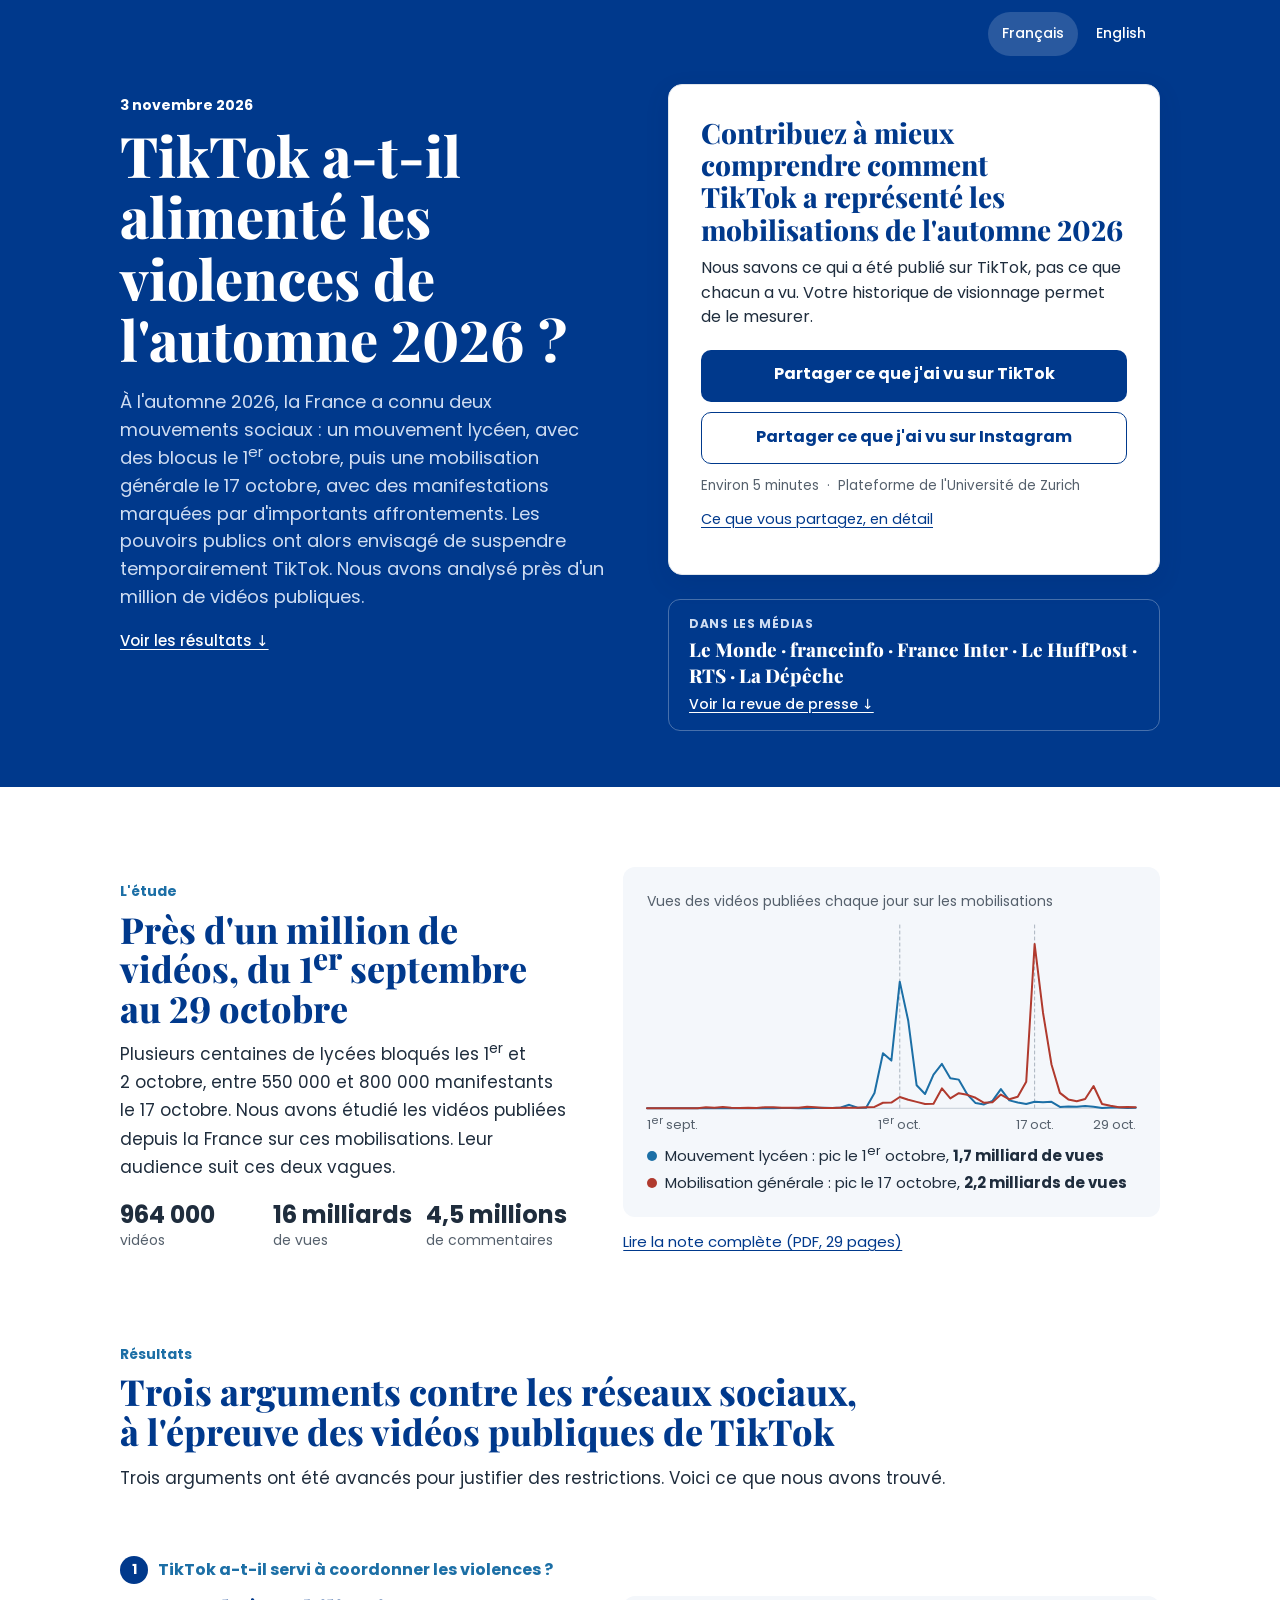
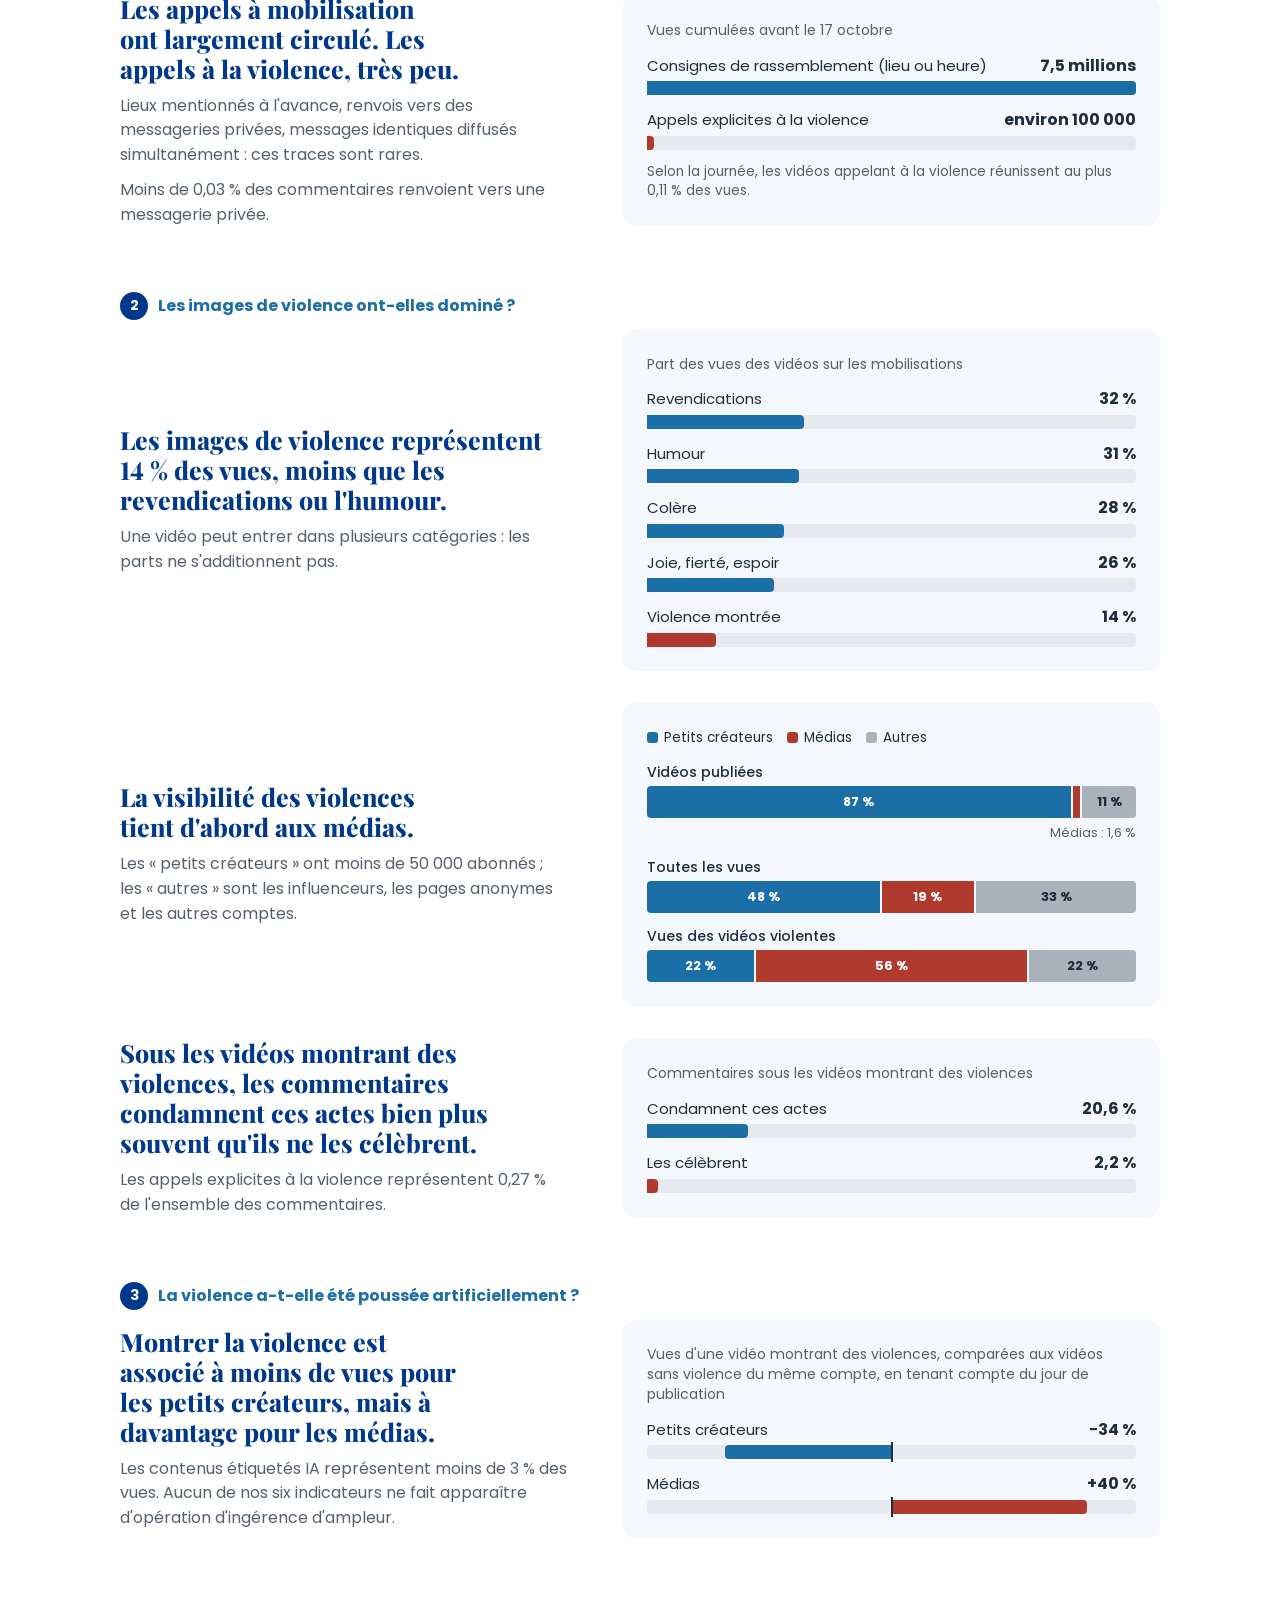
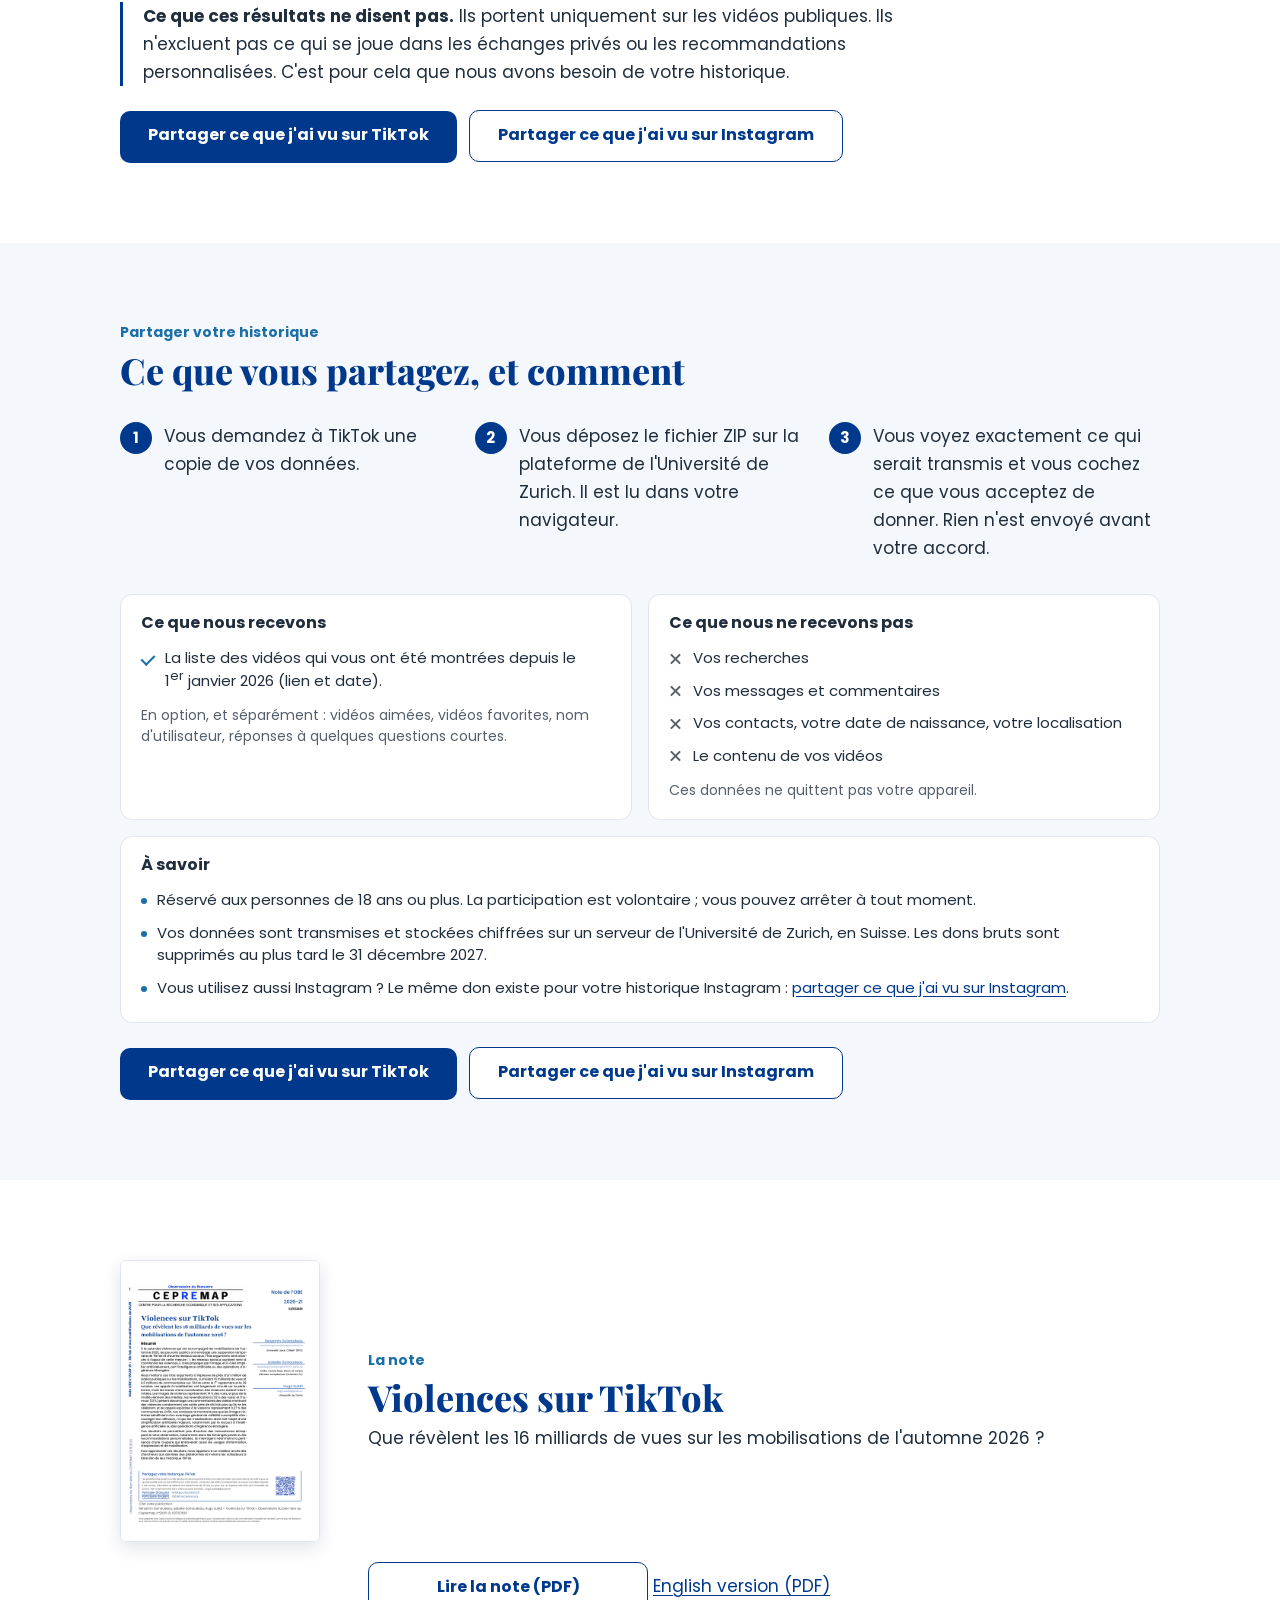
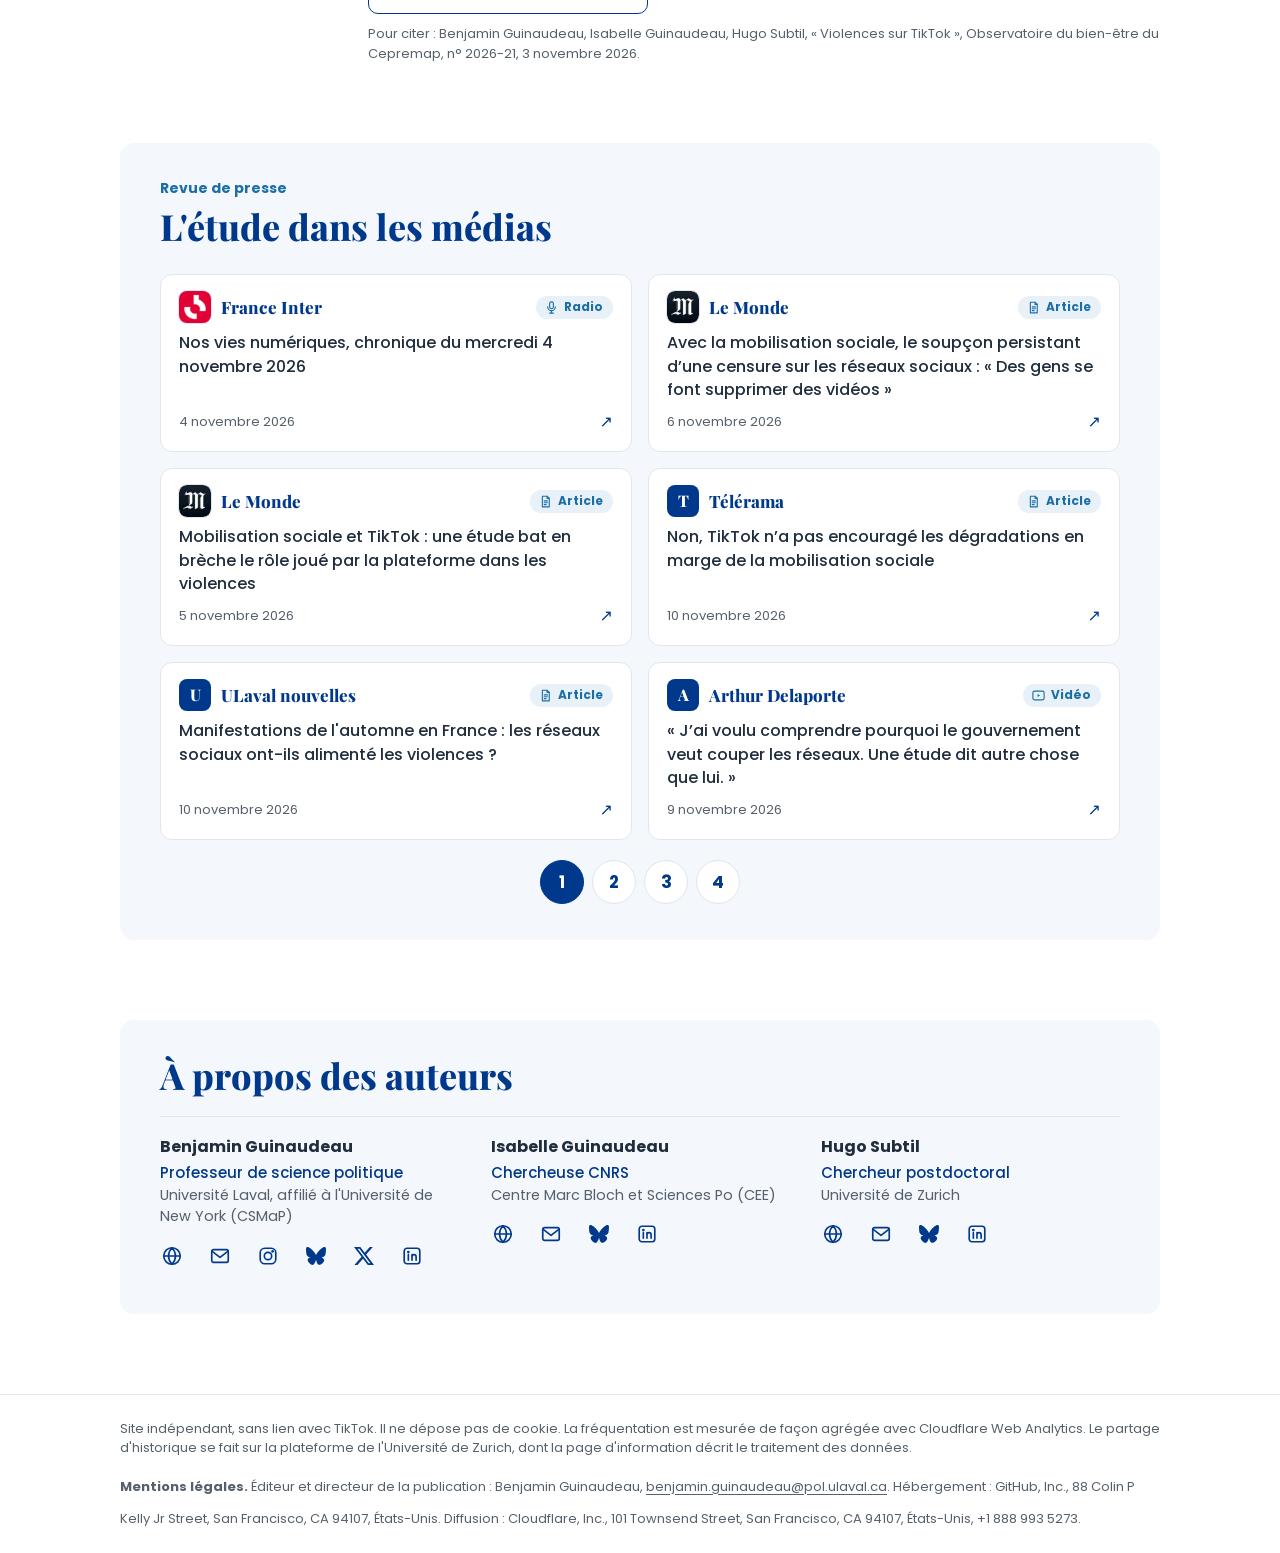
==== commit 97a9275b: "Don de données Instagram : boutons et mention à côté du don TikTok Co-Authored-By: Claude Opus 5.5 <" ====
--- a/index.html
+++ b/index.html
@@ -17,7 +17,7 @@
   <meta name="twitter:card" content="summary_large_image">
   <link rel="icon" href="data:image/svg+xml,%3Csvg xmlns='http://www.w3.org/2000/svg' viewBox='0 0 32 32'%3E%3Crect width='32' height='32' rx='6' fill='%2300398C'/%3E%3Crect x='7' y='17' width='5' height='8' fill='%23fff'/%3E%3Crect x='14' y='7' width='5' height='18' fill='%23fff'/%3E%3Crect x='21' y='13' width='5' height='12' fill='%23fff'/%3E%3C/svg%3E">
   <link rel="preload" href="assets/fonts/playfair-800.woff2" as="font" type="font/woff2" crossorigin>
-  <link rel="stylesheet" href="assets/style.css?v=8">
+  <link rel="stylesheet" href="assets/style.css?v=9">
 </head>
 <body>
 
@@ -37,6 +37,7 @@
           <h2 id="callout-title">Contribuez à mieux comprendre comment TikTok a représenté les mobilisations de l'automne&nbsp;2026</h2>
           <p>Nous savons ce qui a été publié sur TikTok, pas ce que chacun a vu. Votre historique de visionnage permet de le mesurer.</p>
           <a class="btn" href="https://datadonation.uzh.ch/ddm/studies/tiktok-mouvement-2026/briefing/">Partager ce que j'ai vu sur TikTok</a>
+          <a class="btn secondary" href="https://datadonation.uzh.ch/ddm/studies/instagram-mouvement-2026/briefing/">Partager ce que j'ai vu sur Instagram</a>
           <ul class="facts"><li>Environ 5&nbsp;minutes</li><li>Plateforme de l'Université de Zurich</li></ul>
           <a class="touch" href="#partage">Ce que vous partagez, en détail</a>
         </aside>
@@ -182,7 +183,7 @@
         </div>
 
         <p class="limit"><strong>Ce que ces résultats ne disent pas.</strong> Ils portent uniquement sur les vidéos publiques. Ils n'excluent pas ce qui se joue dans les échanges privés ou les recommandations personnalisées. C'est pour cela que nous avons besoin de votre historique.</p>
-        <div class="limit-cta desk-only"><a class="btn inline" href="https://datadonation.uzh.ch/ddm/studies/tiktok-mouvement-2026/briefing/">Partager ce que j'ai vu sur TikTok</a></div>
+        <div class="limit-cta desk-only"><a class="btn inline" href="https://datadonation.uzh.ch/ddm/studies/tiktok-mouvement-2026/briefing/">Partager ce que j'ai vu sur TikTok</a><a class="btn secondary inline" href="https://datadonation.uzh.ch/ddm/studies/instagram-mouvement-2026/briefing/">Partager ce que j'ai vu sur Instagram</a></div>
       </div>
     </section>
 
@@ -209,9 +210,9 @@
         </div>
         <div class="know">
           <h3>À savoir</h3>
-          <ul><li>Réservé aux personnes de 18&nbsp;ans ou plus. La participation est volontaire&nbsp;; vous pouvez arrêter à tout moment.</li><li>Vos données sont transmises et stockées chiffrées sur un serveur de l'Université de Zurich, en Suisse. Les dons bruts sont supprimés au plus tard le 31&nbsp;décembre 2027.</li></ul>
-        </div>
-        <div class="share-cta desk-only"><a class="btn inline" href="https://datadonation.uzh.ch/ddm/studies/tiktok-mouvement-2026/briefing/">Partager ce que j'ai vu sur TikTok</a></div>
+          <ul><li>Réservé aux personnes de 18&nbsp;ans ou plus. La participation est volontaire&nbsp;; vous pouvez arrêter à tout moment.</li><li>Vos données sont transmises et stockées chiffrées sur un serveur de l'Université de Zurich, en Suisse. Les dons bruts sont supprimés au plus tard le 31&nbsp;décembre 2027.</li><li>Vous utilisez aussi Instagram&nbsp;? Le même don existe pour votre historique Instagram&nbsp;: <a href="https://datadonation.uzh.ch/ddm/studies/instagram-mouvement-2026/briefing/">partager ce que j'ai vu sur Instagram</a>.</li></ul>
+        </div>
+        <div class="share-cta desk-only"><a class="btn inline" href="https://datadonation.uzh.ch/ddm/studies/tiktok-mouvement-2026/briefing/">Partager ce que j'ai vu sur TikTok</a><a class="btn secondary inline" href="https://datadonation.uzh.ch/ddm/studies/instagram-mouvement-2026/briefing/">Partager ce que j'ai vu sur Instagram</a></div>
       </div>
     </section>
 
--- a/assets/style.css
+++ b/assets/style.css
@@ -68,6 +68,7 @@
 .callout h2 { font-size: 1.375rem; line-height: 1.2; }
 .callout p { margin-top: 10px; font-size: .9375rem; line-height: 1.55; }
 .callout .btn { margin-top: 16px; }
+.callout .btn + .btn { margin-top: 10px; }
 .facts { display: flex; flex-wrap: wrap; gap: 0 8px; margin-top: 12px; font-size: .84375rem; line-height: 1.45; color: var(--muted); }
 .facts li + li::before { content: "·"; margin-right: 8px; }
 .callout .touch { font-size: .9rem; margin-top: 2px; }
@@ -216,6 +217,8 @@
   .callout .btn { margin-top: 20px; }
   .btn { padding-inline: 28px; }
   .btn.inline { display: inline-block; width: auto; min-width: 280px; }
+  .btn.inline + .btn.inline { margin-left: 12px; }
+  .callout .btn + .btn { margin-top: 10px; }
   .sticky-cta { display: none; }
   .study-grid { grid-template-columns: 5fr 6fr; gap: 56px; align-items: center; }
   .numbers { font-size: .875rem; }
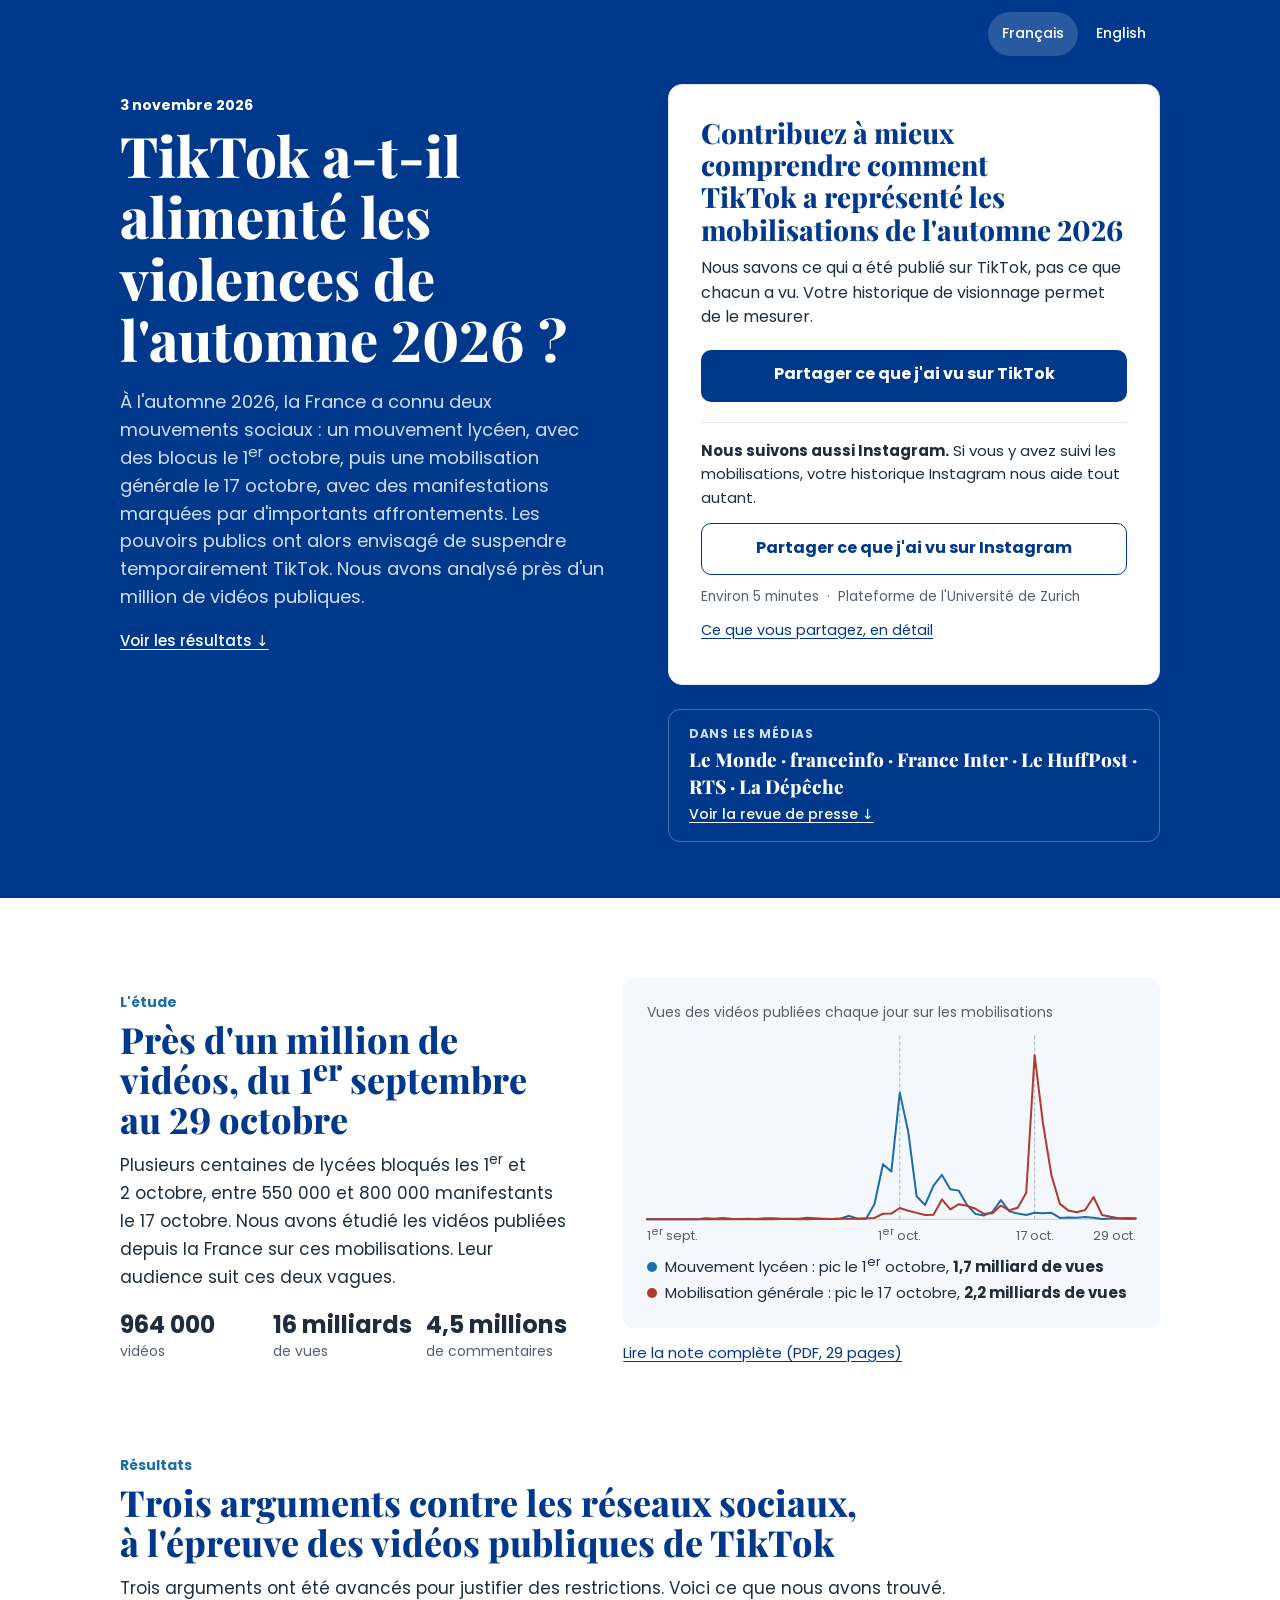
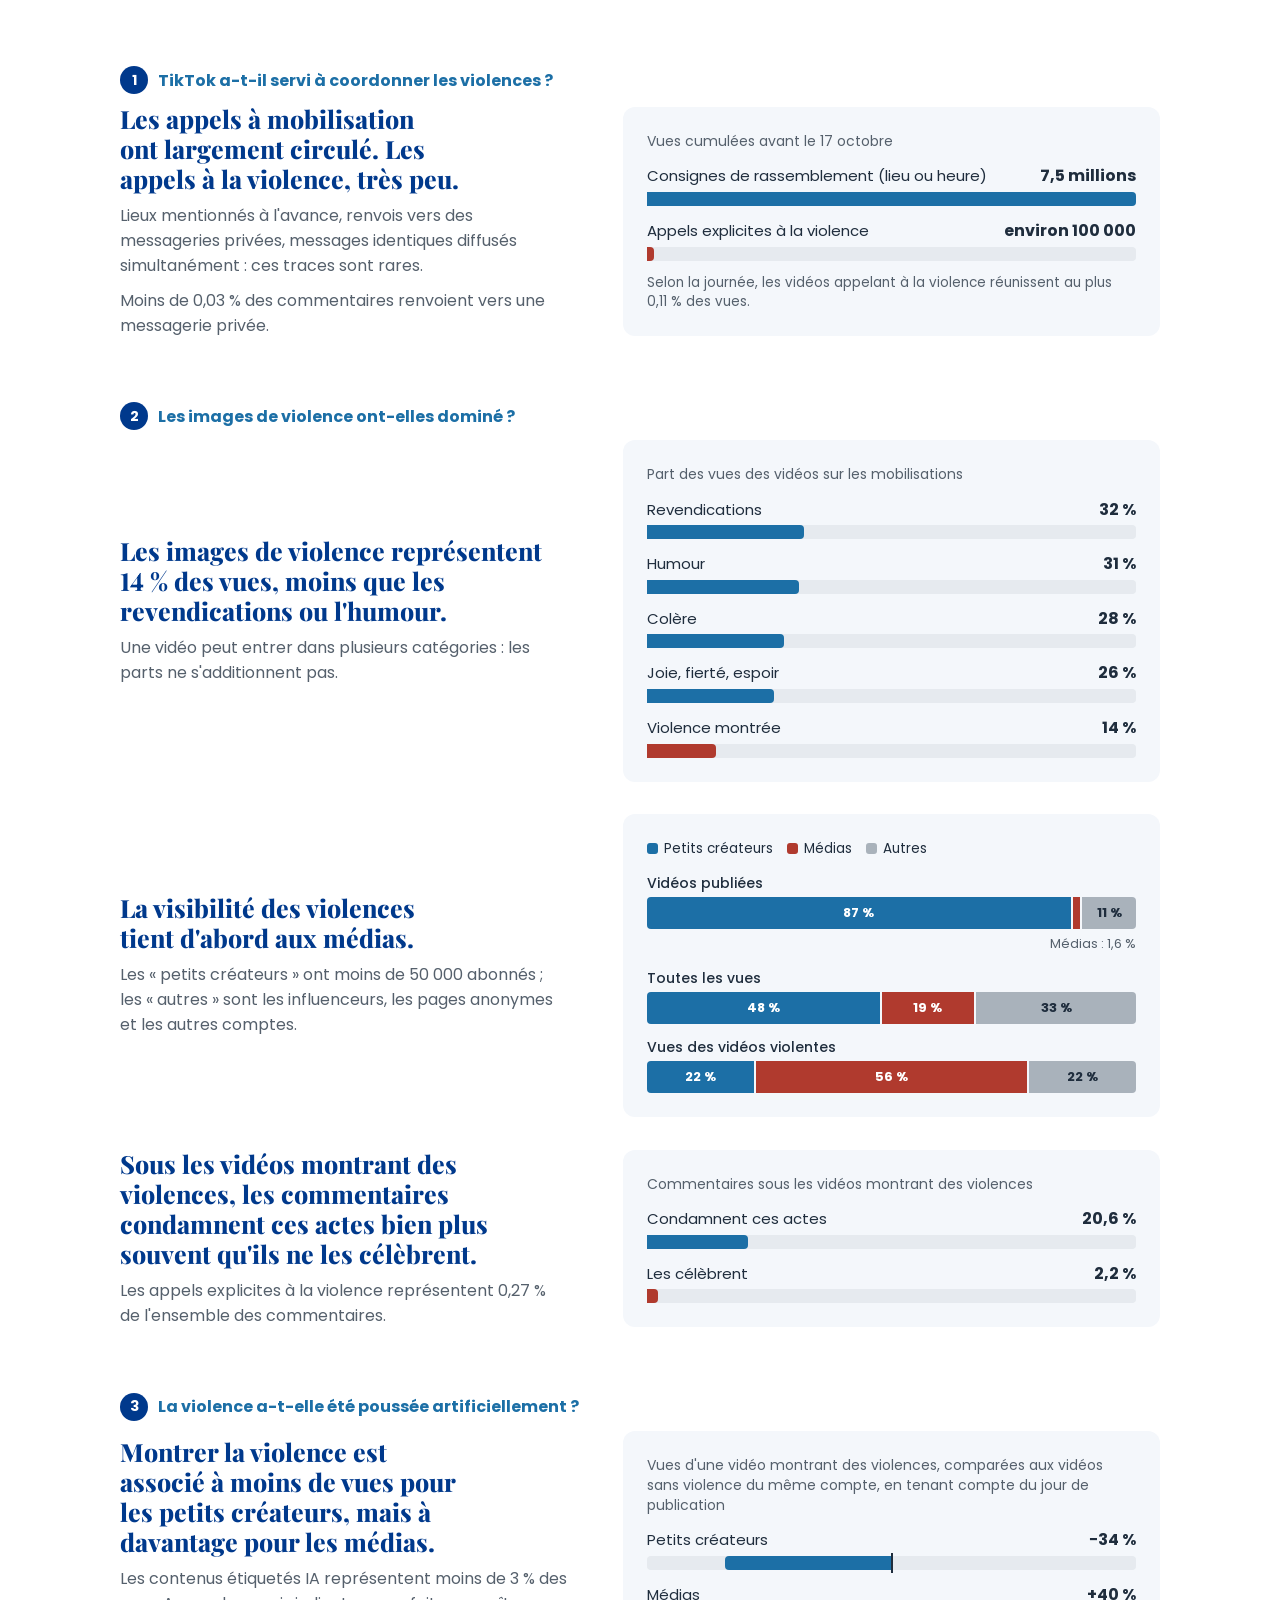
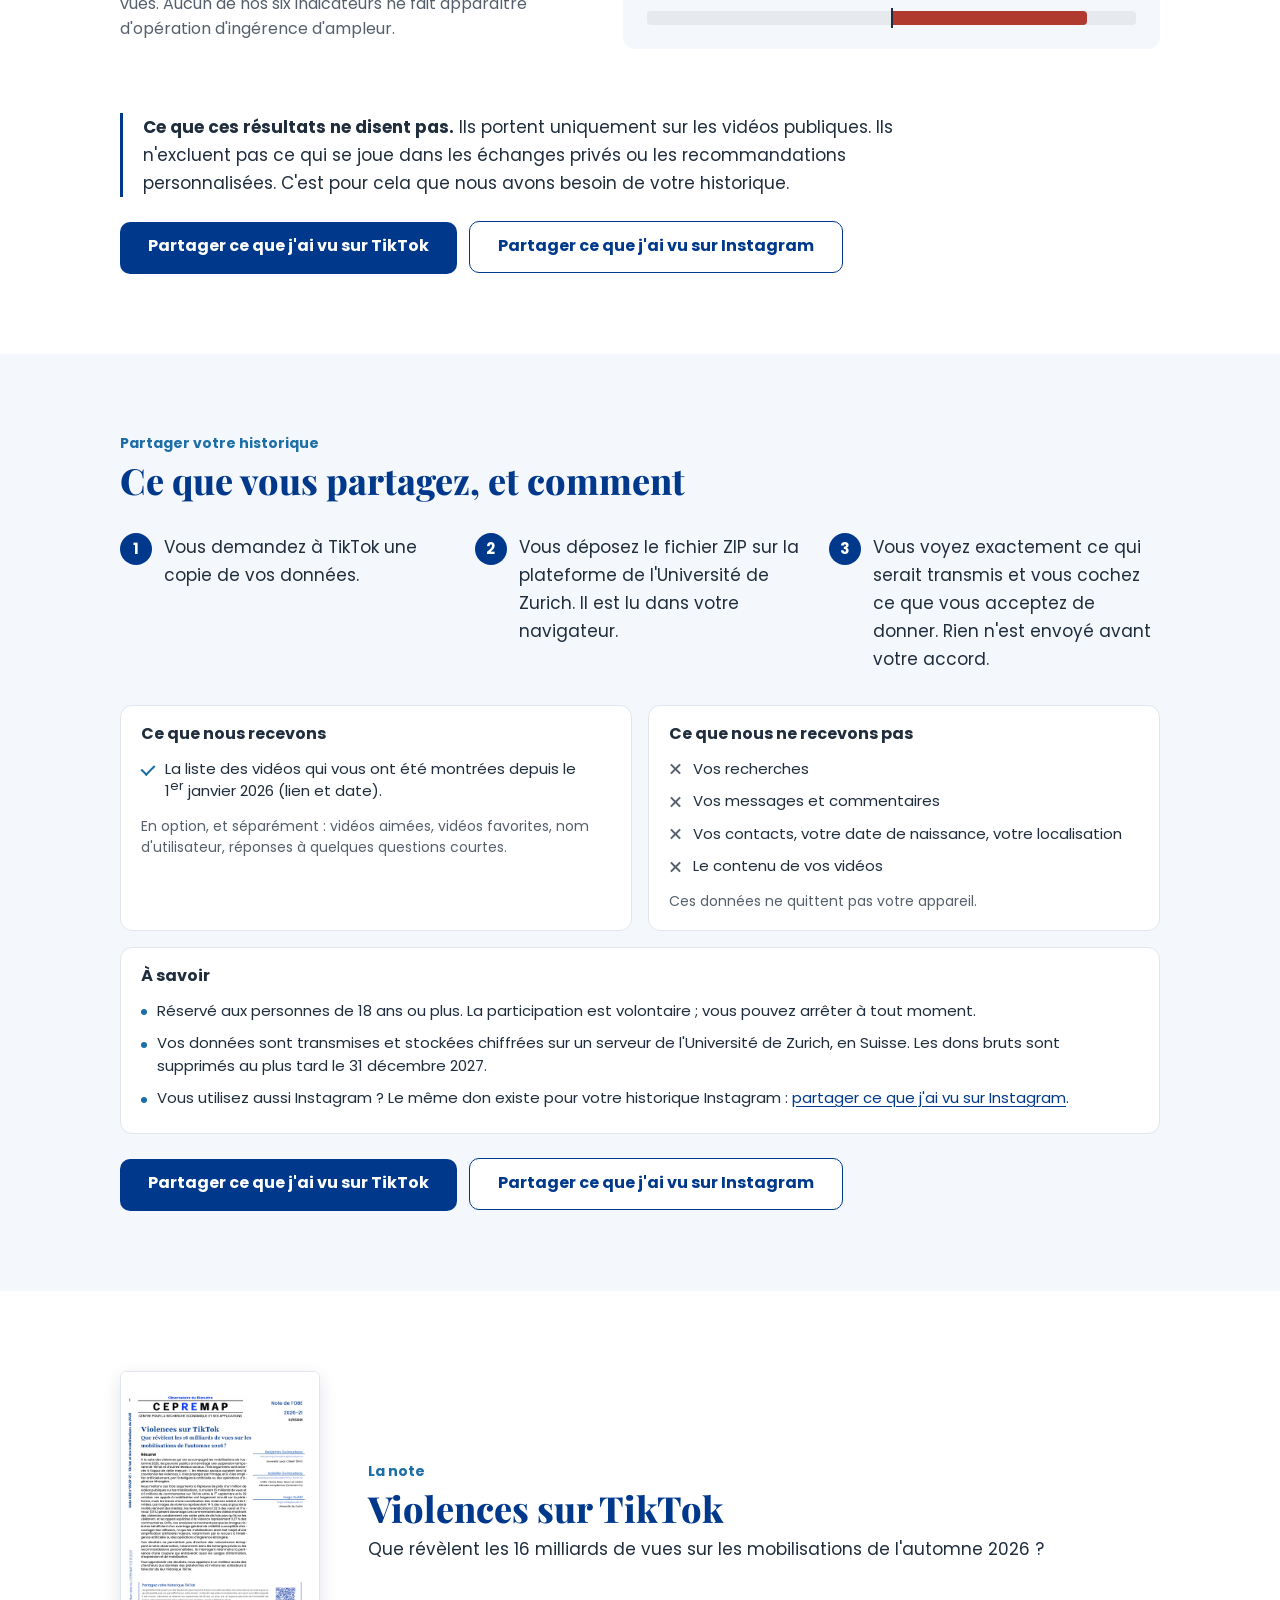
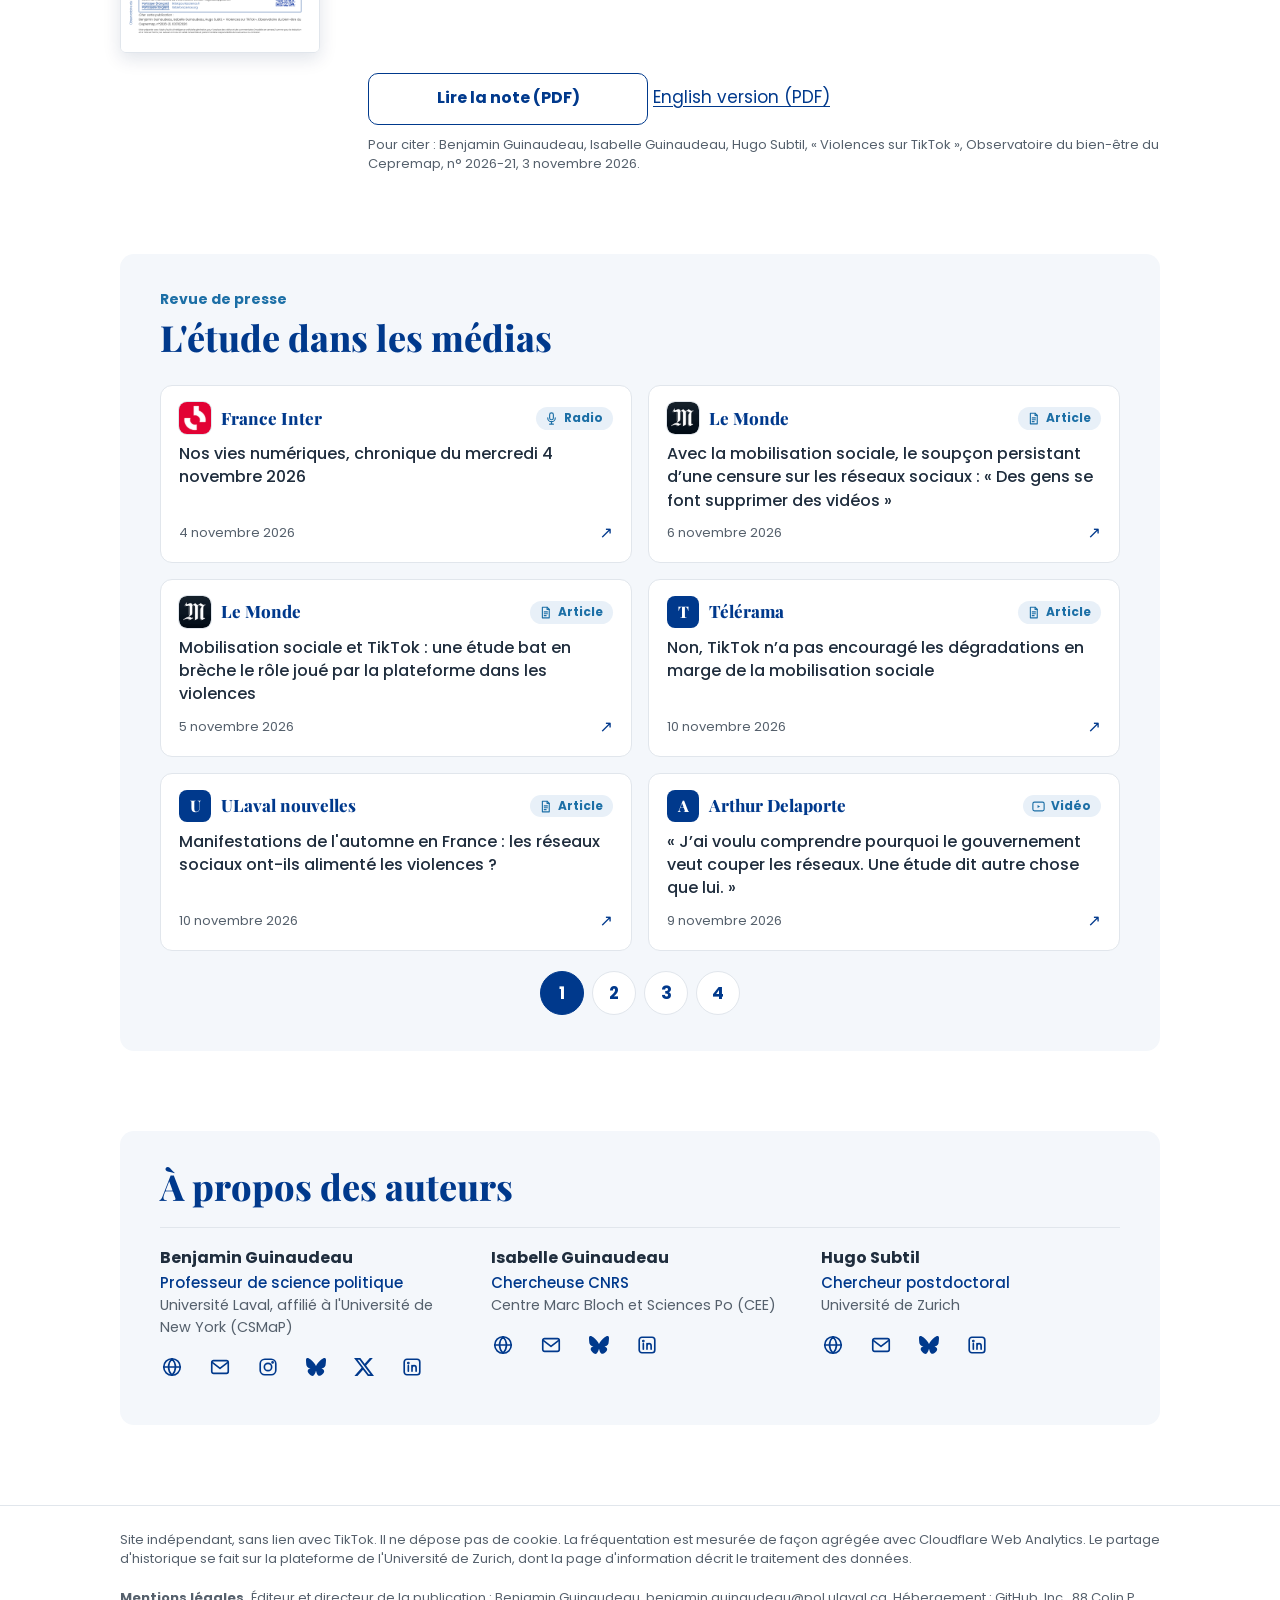
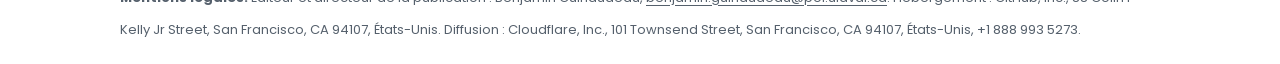
==== commit 46d8c478: "Don Instagram : phrase d'introduction « Nous suivons aussi Instagram » Co-Authored-By: Claude Opus 5" ====
--- a/index.html
+++ b/index.html
@@ -17,7 +17,7 @@
   <meta name="twitter:card" content="summary_large_image">
   <link rel="icon" href="data:image/svg+xml,%3Csvg xmlns='http://www.w3.org/2000/svg' viewBox='0 0 32 32'%3E%3Crect width='32' height='32' rx='6' fill='%2300398C'/%3E%3Crect x='7' y='17' width='5' height='8' fill='%23fff'/%3E%3Crect x='14' y='7' width='5' height='18' fill='%23fff'/%3E%3Crect x='21' y='13' width='5' height='12' fill='%23fff'/%3E%3C/svg%3E">
   <link rel="preload" href="assets/fonts/playfair-800.woff2" as="font" type="font/woff2" crossorigin>
-  <link rel="stylesheet" href="assets/style.css?v=9">
+  <link rel="stylesheet" href="assets/style.css?v=10">
 </head>
 <body>
 
@@ -37,6 +37,7 @@
           <h2 id="callout-title">Contribuez à mieux comprendre comment TikTok a représenté les mobilisations de l'automne&nbsp;2026</h2>
           <p>Nous savons ce qui a été publié sur TikTok, pas ce que chacun a vu. Votre historique de visionnage permet de le mesurer.</p>
           <a class="btn" href="https://datadonation.uzh.ch/ddm/studies/tiktok-mouvement-2026/briefing/">Partager ce que j'ai vu sur TikTok</a>
+          <p class="also"><b>Nous suivons aussi Instagram.</b> Si vous y avez suivi les mobilisations, votre historique Instagram nous aide tout autant.</p>
           <a class="btn secondary" href="https://datadonation.uzh.ch/ddm/studies/instagram-mouvement-2026/briefing/">Partager ce que j'ai vu sur Instagram</a>
           <ul class="facts"><li>Environ 5&nbsp;minutes</li><li>Plateforme de l'Université de Zurich</li></ul>
           <a class="touch" href="#partage">Ce que vous partagez, en détail</a>
--- a/assets/style.css
+++ b/assets/style.css
@@ -68,9 +68,10 @@
 .callout h2 { font-size: 1.375rem; line-height: 1.2; }
 .callout p { margin-top: 10px; font-size: .9375rem; line-height: 1.55; }
 .callout .btn { margin-top: 16px; }
-.callout .btn + .btn { margin-top: 10px; }
 .facts { display: flex; flex-wrap: wrap; gap: 0 8px; margin-top: 12px; font-size: .84375rem; line-height: 1.45; color: var(--muted); }
 .facts li + li::before { content: "·"; margin-right: 8px; }
+.callout .also { margin-top: 20px; padding-top: 16px; border-top: 1px solid var(--line); font-size: .9375rem; }
+.callout .also + .btn { margin-top: 12px; }
 .callout .touch { font-size: .9rem; margin-top: 2px; }
 
 /* The study */
@@ -218,7 +219,7 @@
   .btn { padding-inline: 28px; }
   .btn.inline { display: inline-block; width: auto; min-width: 280px; }
   .btn.inline + .btn.inline { margin-left: 12px; }
-  .callout .btn + .btn { margin-top: 10px; }
+  .callout .also + .btn { margin-top: 14px; }
   .sticky-cta { display: none; }
   .study-grid { grid-template-columns: 5fr 6fr; gap: 56px; align-items: center; }
   .numbers { font-size: .875rem; }
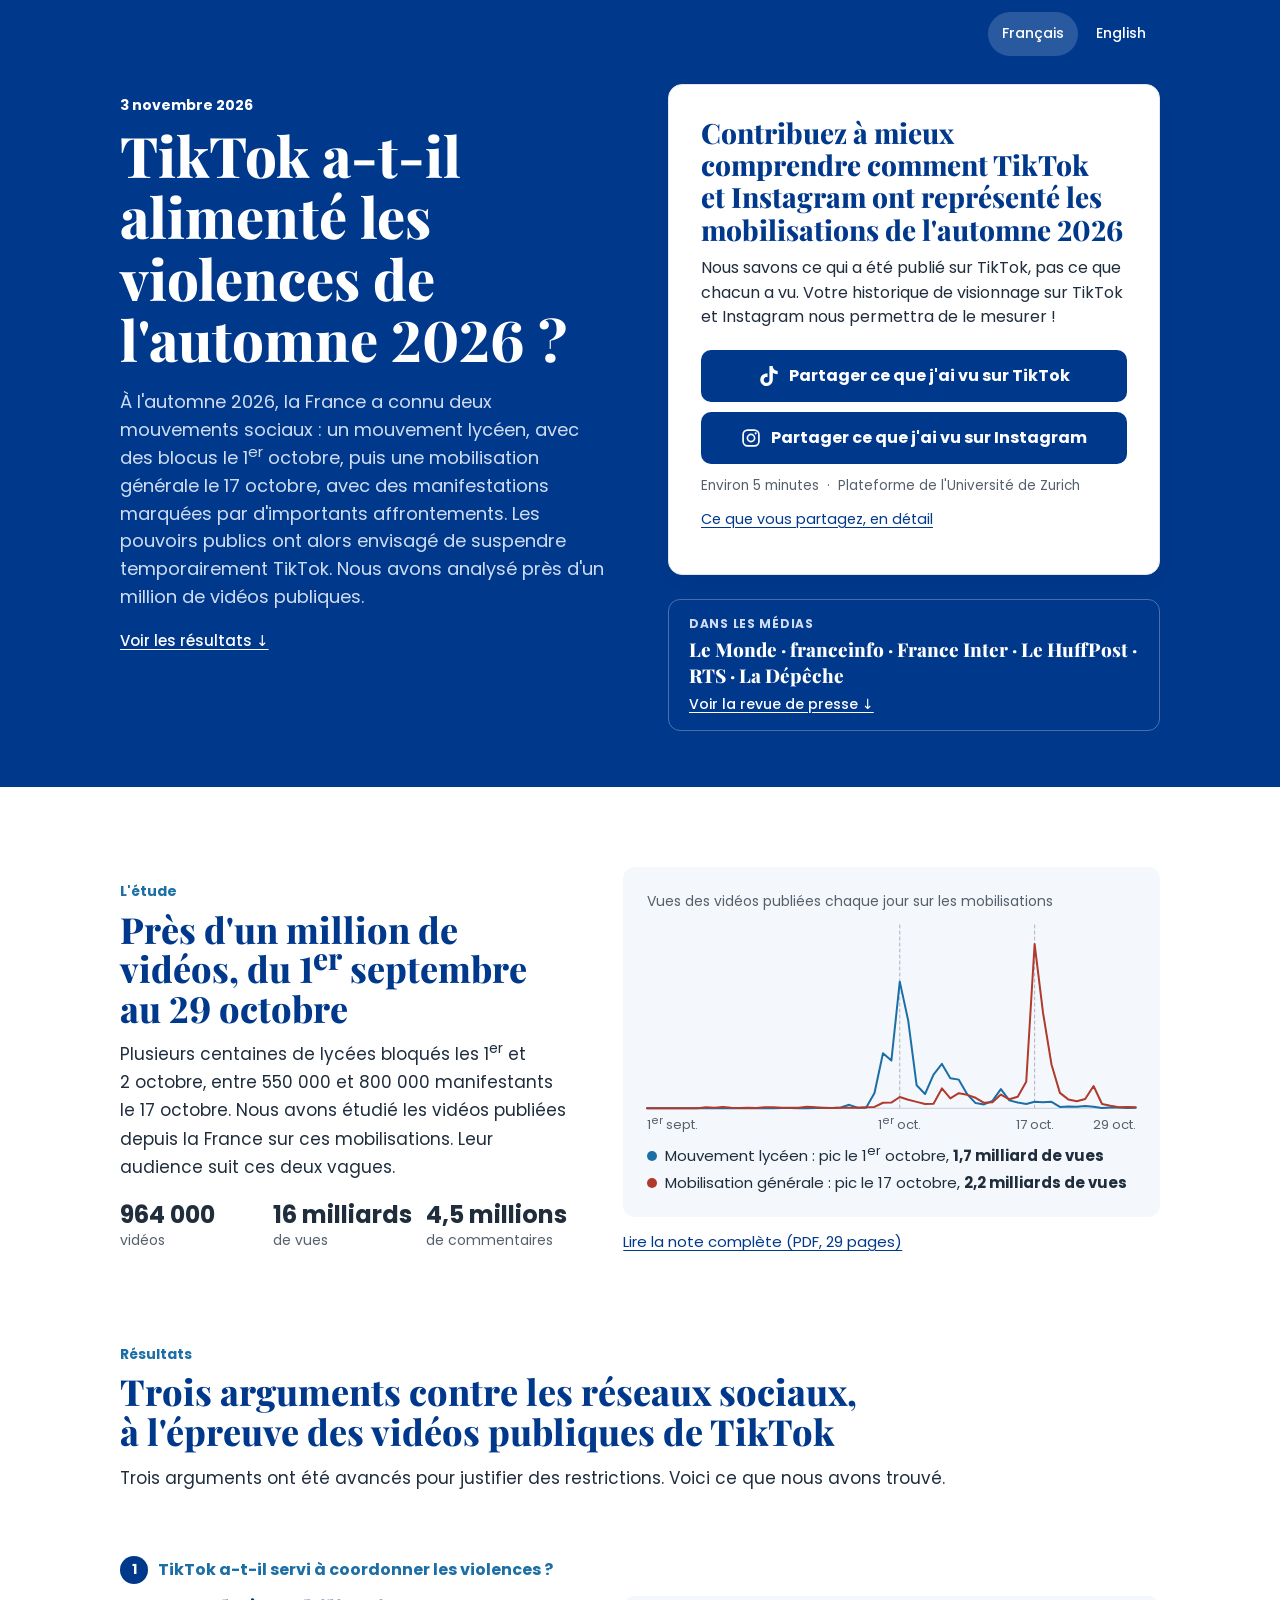
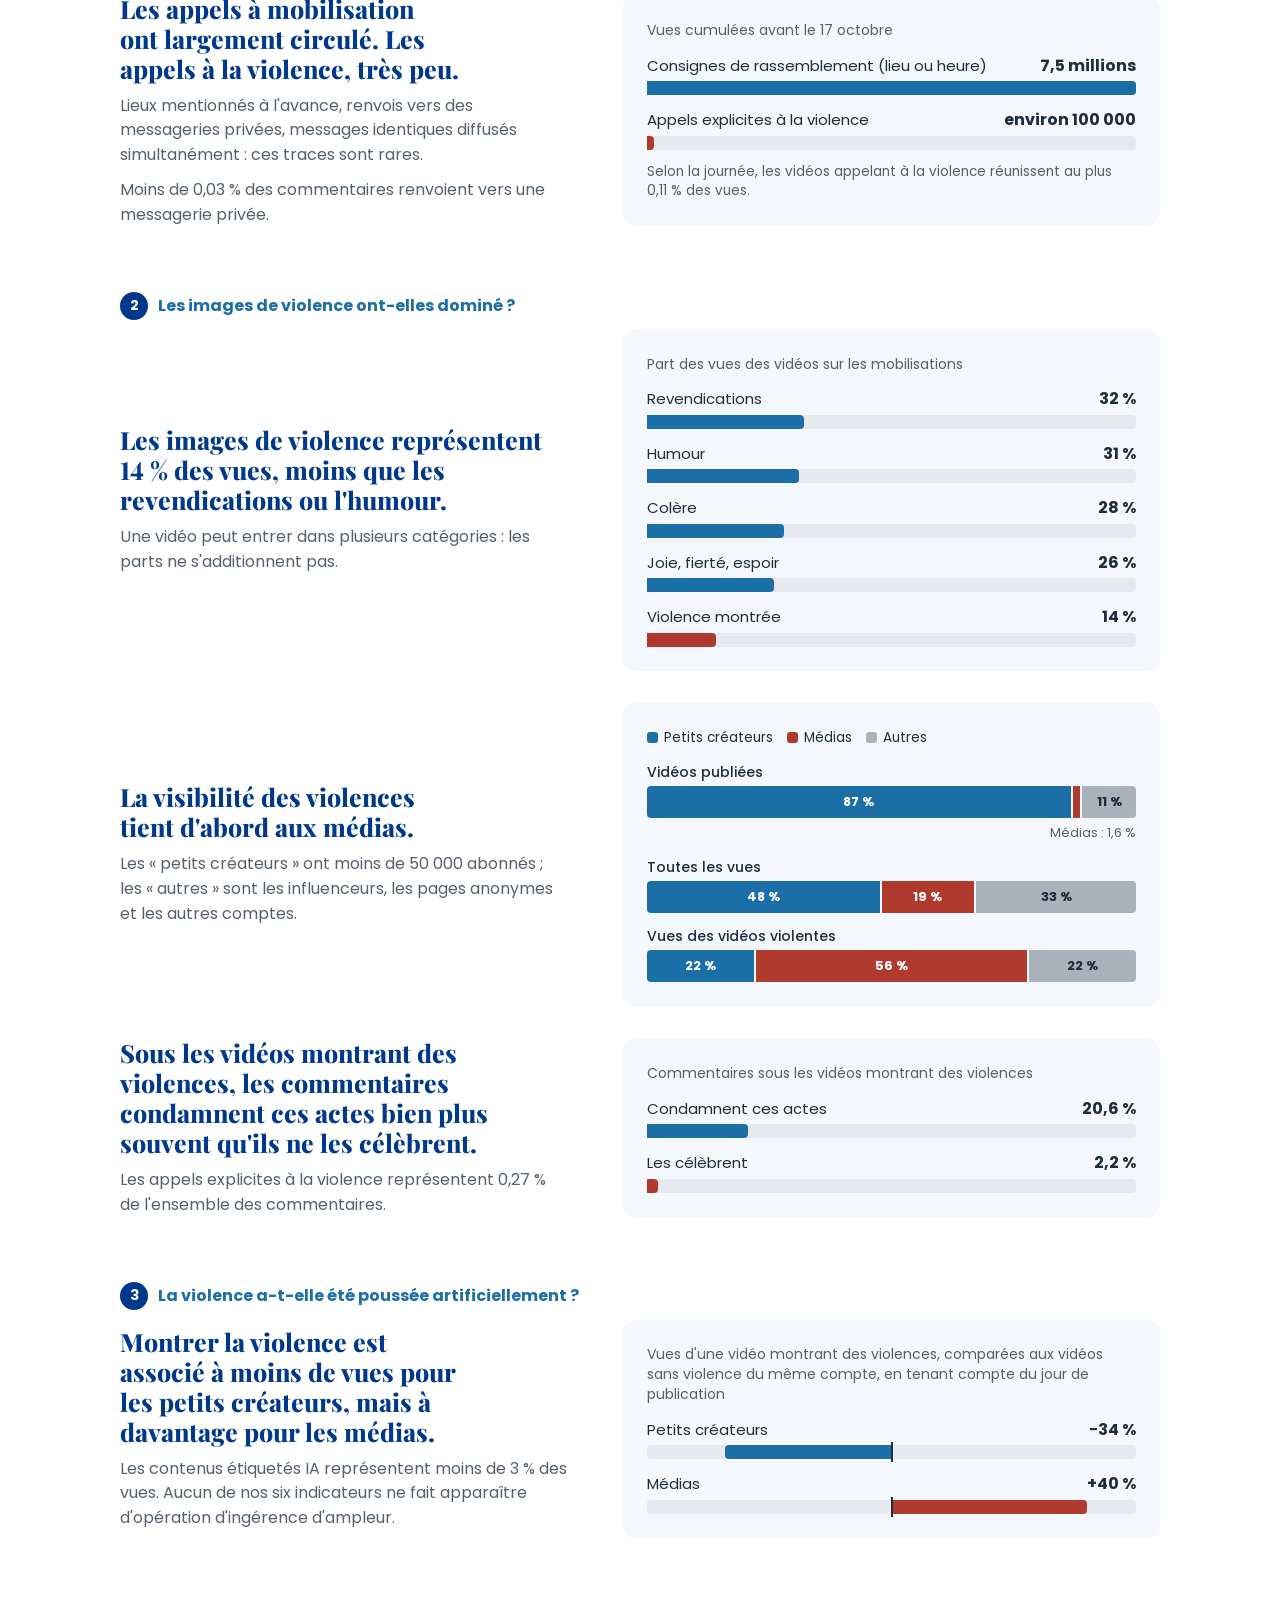
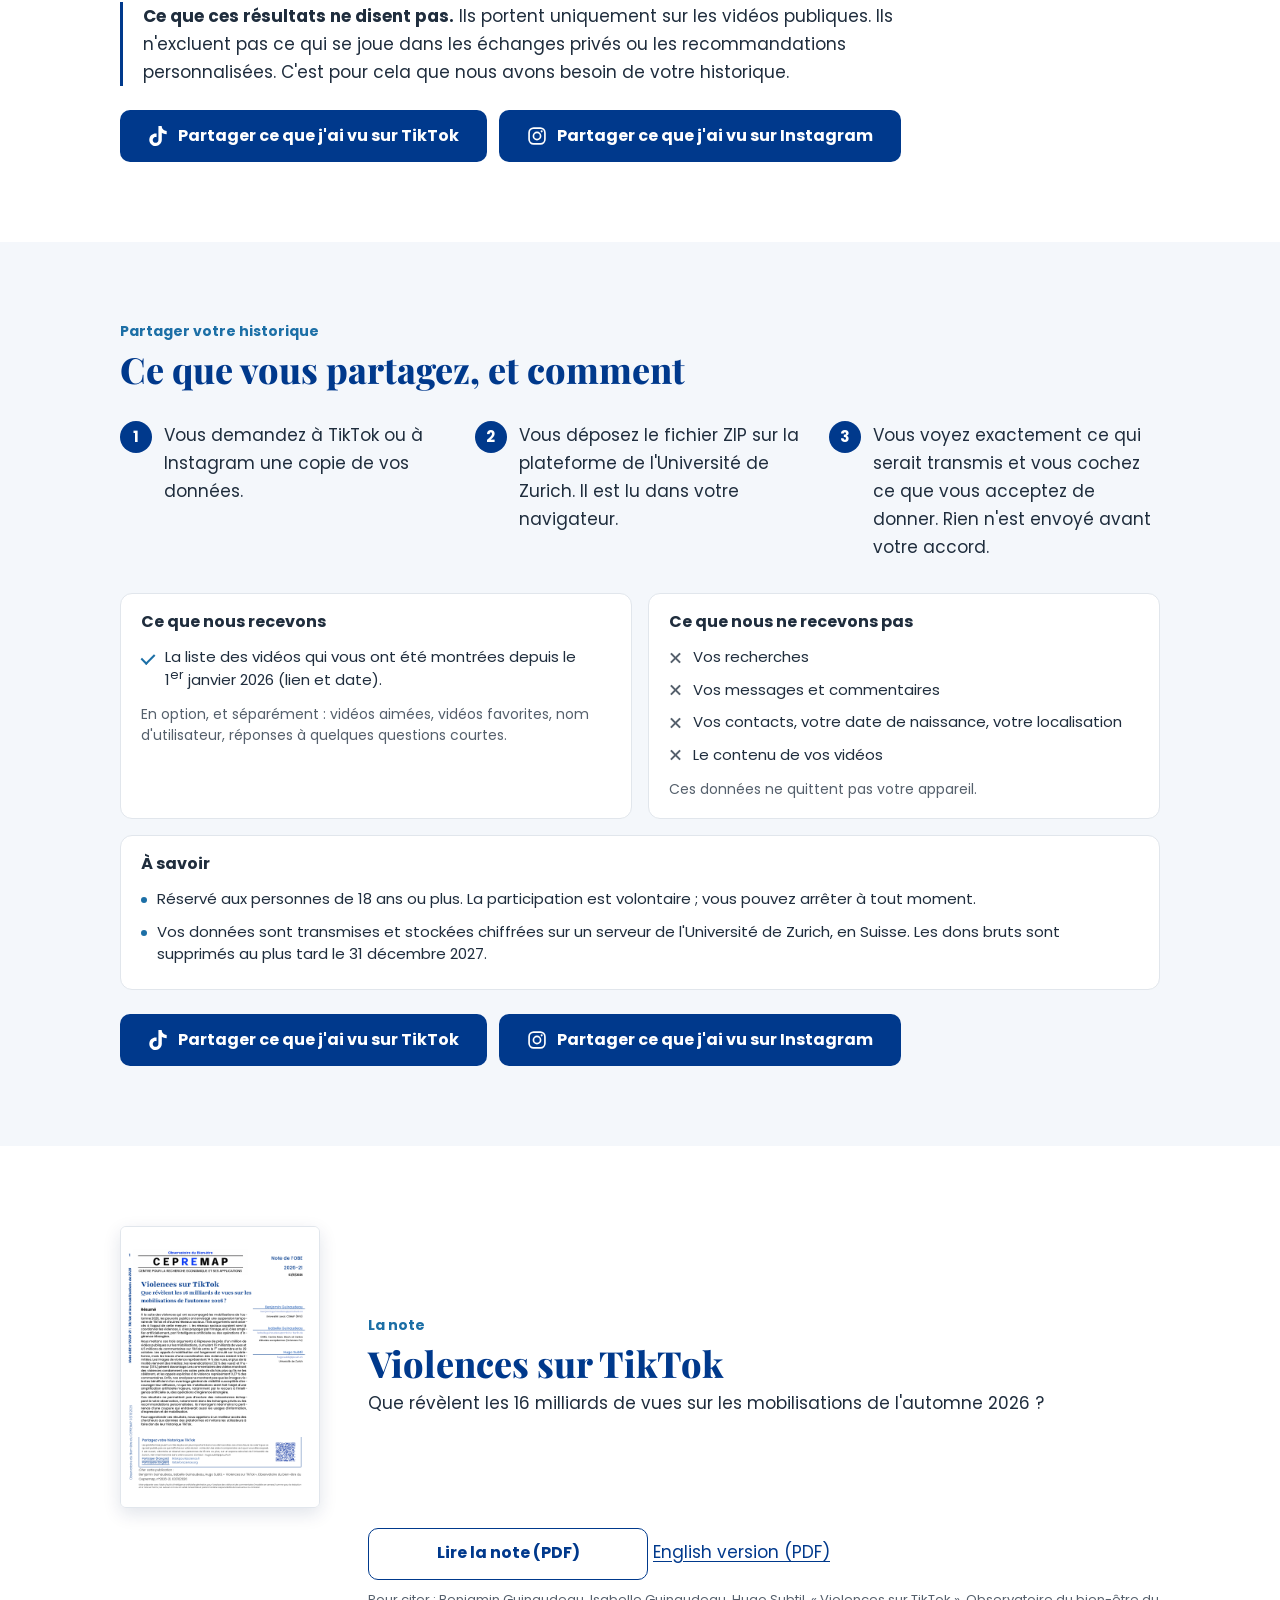
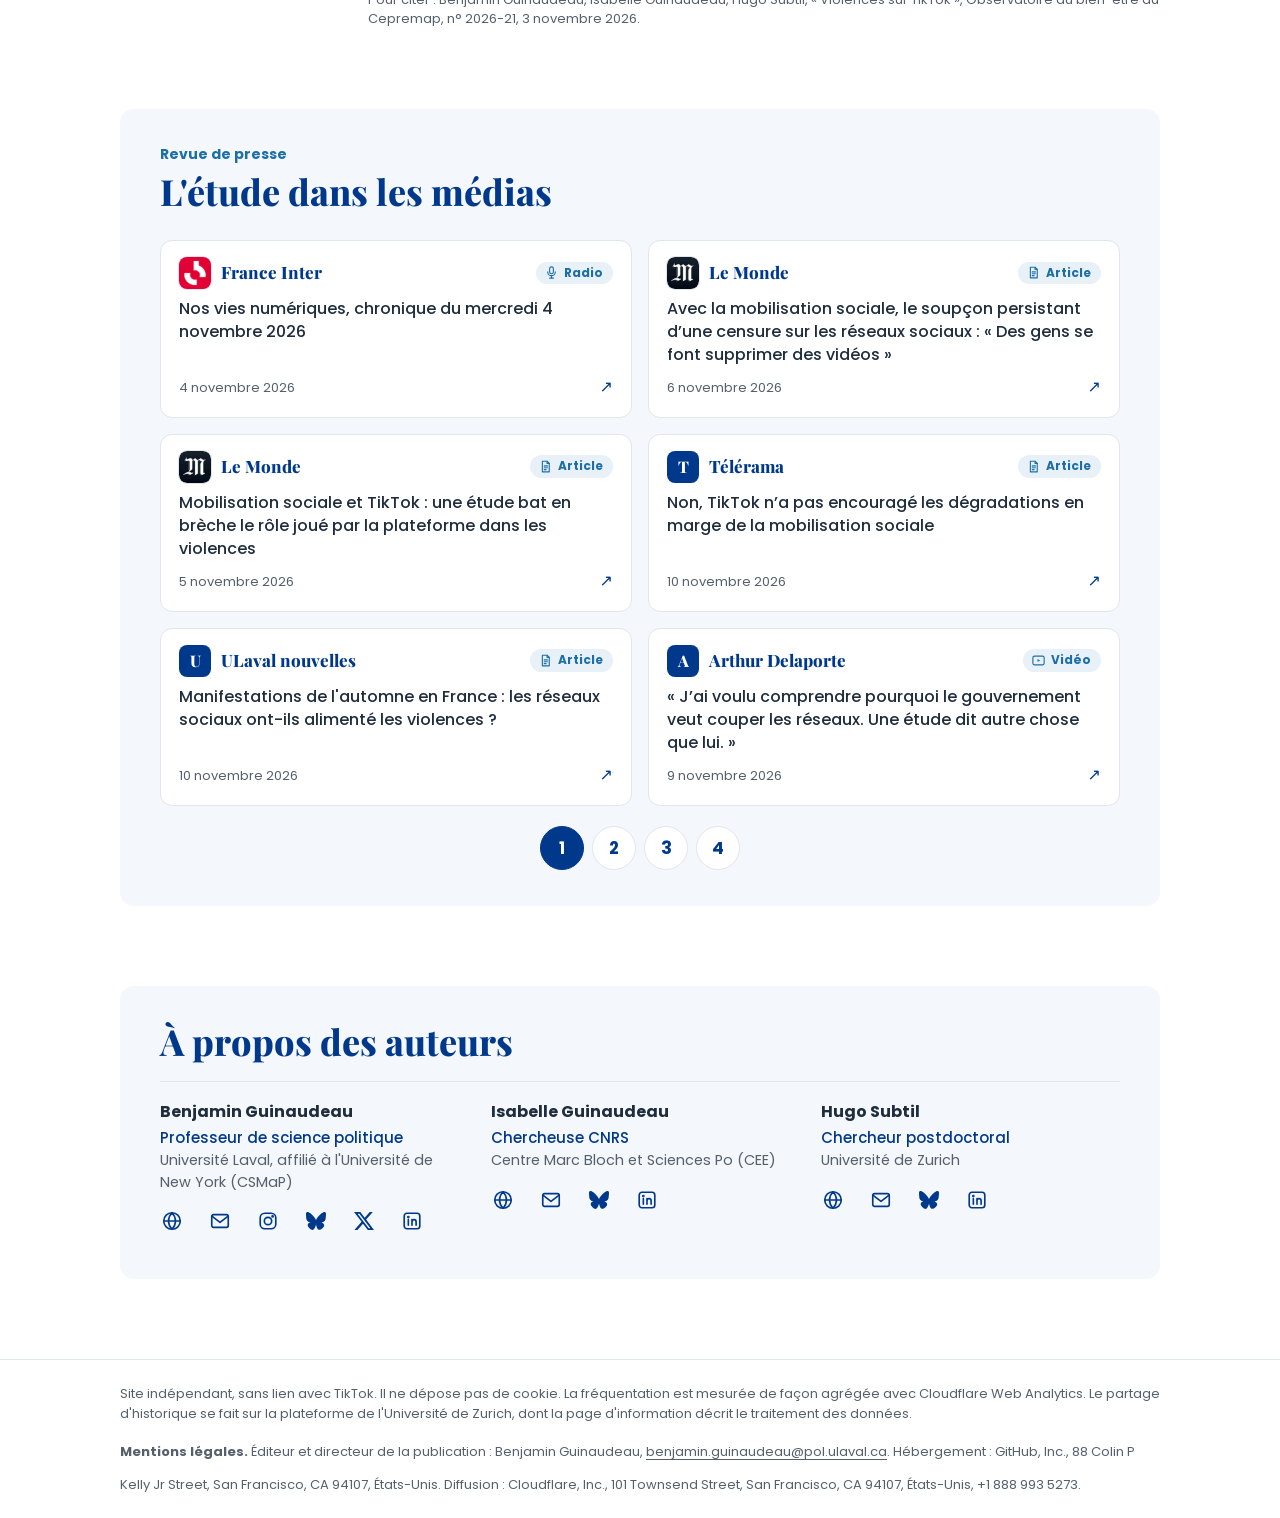
==== commit e99efbb8: "TikTok et Instagram dans le titre et le texte, deux boutons avec logos Co-Authored-By: Claude Opus 5" ====
--- a/index.html
+++ b/index.html
@@ -17,7 +17,7 @@
   <meta name="twitter:card" content="summary_large_image">
   <link rel="icon" href="data:image/svg+xml,%3Csvg xmlns='http://www.w3.org/2000/svg' viewBox='0 0 32 32'%3E%3Crect width='32' height='32' rx='6' fill='%2300398C'/%3E%3Crect x='7' y='17' width='5' height='8' fill='%23fff'/%3E%3Crect x='14' y='7' width='5' height='18' fill='%23fff'/%3E%3Crect x='21' y='13' width='5' height='12' fill='%23fff'/%3E%3C/svg%3E">
   <link rel="preload" href="assets/fonts/playfair-800.woff2" as="font" type="font/woff2" crossorigin>
-  <link rel="stylesheet" href="assets/style.css?v=10">
+  <link rel="stylesheet" href="assets/style.css?v=11">
 </head>
 <body>
 
@@ -34,11 +34,10 @@
         </div>
         <a class="press-strip" href="#presse"><span class="press-strip-label">Dans les médias</span><span class="press-strip-names">Le&nbsp;Monde · franceinfo · France&nbsp;Inter · Le&nbsp;HuffPost · RTS · La&nbsp;Dépêche</span><span class="press-strip-go">Voir la revue de presse ↓</span></a>
         <aside class="callout" aria-labelledby="callout-title">
-          <h2 id="callout-title">Contribuez à mieux comprendre comment TikTok a représenté les mobilisations de l'automne&nbsp;2026</h2>
-          <p>Nous savons ce qui a été publié sur TikTok, pas ce que chacun a vu. Votre historique de visionnage permet de le mesurer.</p>
-          <a class="btn" href="https://datadonation.uzh.ch/ddm/studies/tiktok-mouvement-2026/briefing/">Partager ce que j'ai vu sur TikTok</a>
-          <p class="also"><b>Nous suivons aussi Instagram.</b> Si vous y avez suivi les mobilisations, votre historique Instagram nous aide tout autant.</p>
-          <a class="btn secondary" href="https://datadonation.uzh.ch/ddm/studies/instagram-mouvement-2026/briefing/">Partager ce que j'ai vu sur Instagram</a>
+          <h2 id="callout-title">Contribuez à mieux comprendre comment TikTok et Instagram ont représenté les mobilisations de l'automne&nbsp;2026</h2>
+          <p>Nous savons ce qui a été publié sur TikTok, pas ce que chacun a vu. Votre historique de visionnage sur TikTok et Instagram nous permettra de le mesurer&nbsp;!</p>
+          <a class="btn" href="https://datadonation.uzh.ch/ddm/studies/tiktok-mouvement-2026/briefing/"><svg class="logo" viewBox="0 0 24 24" aria-hidden="true"><path fill="currentColor" d="M12.525.02c1.31-.02 2.61-.01 3.91-.02.08 1.53.63 3.09 1.75 4.17 1.12 1.11 2.7 1.62 4.24 1.79v4.03c-1.44-.05-2.89-.35-4.2-.97-.57-.26-1.1-.59-1.62-.93-.01 2.92.01 5.84-.02 8.75-.08 1.4-.54 2.79-1.35 3.94-1.31 1.92-3.58 3.17-5.91 3.21-1.43.08-2.86-.31-4.08-1.03-2.02-1.19-3.44-3.37-3.65-5.71-.02-.5-.03-1-.01-1.49.18-1.9 1.12-3.72 2.58-4.96 1.66-1.44 3.98-2.13 6.15-1.72.02 1.48-.04 2.96-.04 4.44-.99-.32-2.15-.23-3.02.37-.63.41-1.11 1.04-1.36 1.75-.21.51-.15 1.07-.14 1.61.24 1.64 1.82 3.02 3.5 2.87 1.12-.01 2.19-.66 2.77-1.61.19-.33.4-.67.41-1.06.1-1.79.06-3.57.07-5.36.01-4.03-.01-8.05.02-12.07z"/></svg><span>Partager ce que j'ai vu sur TikTok</span></a>
+          <a class="btn" href="https://datadonation.uzh.ch/ddm/studies/instagram-mouvement-2026/briefing/"><svg class="logo" viewBox="0 0 24 24" aria-hidden="true" fill="none" stroke="currentColor" stroke-width="2"><rect x="2.5" y="2.5" width="19" height="19" rx="5.5"/><circle cx="12" cy="12" r="4.3"/><circle cx="17.6" cy="6.4" r="1.25" fill="currentColor" stroke="none"/></svg><span>Partager ce que j'ai vu sur Instagram</span></a>
           <ul class="facts"><li>Environ 5&nbsp;minutes</li><li>Plateforme de l'Université de Zurich</li></ul>
           <a class="touch" href="#partage">Ce que vous partagez, en détail</a>
         </aside>
@@ -184,7 +183,7 @@
         </div>
 
         <p class="limit"><strong>Ce que ces résultats ne disent pas.</strong> Ils portent uniquement sur les vidéos publiques. Ils n'excluent pas ce qui se joue dans les échanges privés ou les recommandations personnalisées. C'est pour cela que nous avons besoin de votre historique.</p>
-        <div class="limit-cta desk-only"><a class="btn inline" href="https://datadonation.uzh.ch/ddm/studies/tiktok-mouvement-2026/briefing/">Partager ce que j'ai vu sur TikTok</a><a class="btn secondary inline" href="https://datadonation.uzh.ch/ddm/studies/instagram-mouvement-2026/briefing/">Partager ce que j'ai vu sur Instagram</a></div>
+        <div class="limit-cta desk-only"><a class="btn inline" href="https://datadonation.uzh.ch/ddm/studies/tiktok-mouvement-2026/briefing/"><svg class="logo" viewBox="0 0 24 24" aria-hidden="true"><path fill="currentColor" d="M12.525.02c1.31-.02 2.61-.01 3.91-.02.08 1.53.63 3.09 1.75 4.17 1.12 1.11 2.7 1.62 4.24 1.79v4.03c-1.44-.05-2.89-.35-4.2-.97-.57-.26-1.1-.59-1.62-.93-.01 2.92.01 5.84-.02 8.75-.08 1.4-.54 2.79-1.35 3.94-1.31 1.92-3.58 3.17-5.91 3.21-1.43.08-2.86-.31-4.08-1.03-2.02-1.19-3.44-3.37-3.65-5.71-.02-.5-.03-1-.01-1.49.18-1.9 1.12-3.72 2.58-4.96 1.66-1.44 3.98-2.13 6.15-1.72.02 1.48-.04 2.96-.04 4.44-.99-.32-2.15-.23-3.02.37-.63.41-1.11 1.04-1.36 1.75-.21.51-.15 1.07-.14 1.61.24 1.64 1.82 3.02 3.5 2.87 1.12-.01 2.19-.66 2.77-1.61.19-.33.4-.67.41-1.06.1-1.79.06-3.57.07-5.36.01-4.03-.01-8.05.02-12.07z"/></svg><span>Partager ce que j'ai vu sur TikTok</span></a><a class="btn inline" href="https://datadonation.uzh.ch/ddm/studies/instagram-mouvement-2026/briefing/"><svg class="logo" viewBox="0 0 24 24" aria-hidden="true" fill="none" stroke="currentColor" stroke-width="2"><rect x="2.5" y="2.5" width="19" height="19" rx="5.5"/><circle cx="12" cy="12" r="4.3"/><circle cx="17.6" cy="6.4" r="1.25" fill="currentColor" stroke="none"/></svg><span>Partager ce que j'ai vu sur Instagram</span></a></div>
       </div>
     </section>
 
@@ -193,7 +192,7 @@
         <p class="eyebrow">Partager votre historique</p>
         <h2 class="section-title">Ce que vous partagez, et comment</h2>
         <ol class="steps">
-          <li>Vous demandez à TikTok une copie de vos données.</li>
+          <li>Vous demandez à TikTok ou à Instagram une copie de vos données.</li>
           <li>Vous déposez le fichier ZIP sur la plateforme de l'Université de Zurich. Il est lu dans votre navigateur.</li>
           <li>Vous voyez exactement ce qui serait transmis et vous cochez ce que vous acceptez de donner. Rien n'est envoyé avant votre accord.</li>
         </ol>
@@ -211,13 +210,13 @@
         </div>
         <div class="know">
           <h3>À savoir</h3>
-          <ul><li>Réservé aux personnes de 18&nbsp;ans ou plus. La participation est volontaire&nbsp;; vous pouvez arrêter à tout moment.</li><li>Vos données sont transmises et stockées chiffrées sur un serveur de l'Université de Zurich, en Suisse. Les dons bruts sont supprimés au plus tard le 31&nbsp;décembre 2027.</li><li>Vous utilisez aussi Instagram&nbsp;? Le même don existe pour votre historique Instagram&nbsp;: <a href="https://datadonation.uzh.ch/ddm/studies/instagram-mouvement-2026/briefing/">partager ce que j'ai vu sur Instagram</a>.</li></ul>
-        </div>
-        <div class="share-cta desk-only"><a class="btn inline" href="https://datadonation.uzh.ch/ddm/studies/tiktok-mouvement-2026/briefing/">Partager ce que j'ai vu sur TikTok</a><a class="btn secondary inline" href="https://datadonation.uzh.ch/ddm/studies/instagram-mouvement-2026/briefing/">Partager ce que j'ai vu sur Instagram</a></div>
+          <ul><li>Réservé aux personnes de 18&nbsp;ans ou plus. La participation est volontaire&nbsp;; vous pouvez arrêter à tout moment.</li><li>Vos données sont transmises et stockées chiffrées sur un serveur de l'Université de Zurich, en Suisse. Les dons bruts sont supprimés au plus tard le 31&nbsp;décembre 2027.</li></ul>
+        </div>
+        <div class="share-cta desk-only"><a class="btn inline" href="https://datadonation.uzh.ch/ddm/studies/tiktok-mouvement-2026/briefing/"><svg class="logo" viewBox="0 0 24 24" aria-hidden="true"><path fill="currentColor" d="M12.525.02c1.31-.02 2.61-.01 3.91-.02.08 1.53.63 3.09 1.75 4.17 1.12 1.11 2.7 1.62 4.24 1.79v4.03c-1.44-.05-2.89-.35-4.2-.97-.57-.26-1.1-.59-1.62-.93-.01 2.92.01 5.84-.02 8.75-.08 1.4-.54 2.79-1.35 3.94-1.31 1.92-3.58 3.17-5.91 3.21-1.43.08-2.86-.31-4.08-1.03-2.02-1.19-3.44-3.37-3.65-5.71-.02-.5-.03-1-.01-1.49.18-1.9 1.12-3.72 2.58-4.96 1.66-1.44 3.98-2.13 6.15-1.72.02 1.48-.04 2.96-.04 4.44-.99-.32-2.15-.23-3.02.37-.63.41-1.11 1.04-1.36 1.75-.21.51-.15 1.07-.14 1.61.24 1.64 1.82 3.02 3.5 2.87 1.12-.01 2.19-.66 2.77-1.61.19-.33.4-.67.41-1.06.1-1.79.06-3.57.07-5.36.01-4.03-.01-8.05.02-12.07z"/></svg><span>Partager ce que j'ai vu sur TikTok</span></a><a class="btn inline" href="https://datadonation.uzh.ch/ddm/studies/instagram-mouvement-2026/briefing/"><svg class="logo" viewBox="0 0 24 24" aria-hidden="true" fill="none" stroke="currentColor" stroke-width="2"><rect x="2.5" y="2.5" width="19" height="19" rx="5.5"/><circle cx="12" cy="12" r="4.3"/><circle cx="17.6" cy="6.4" r="1.25" fill="currentColor" stroke="none"/></svg><span>Partager ce que j'ai vu sur Instagram</span></a></div>
       </div>
     </section>
 
-    <div class="sticky-cta"><a class="btn" href="https://datadonation.uzh.ch/ddm/studies/tiktok-mouvement-2026/briefing/">Partager ce que j'ai vu sur TikTok</a></div>
+    <div class="sticky-cta"><p>Partager ce que j'ai vu sur :</p><div class="pair"><a class="btn" href="https://datadonation.uzh.ch/ddm/studies/tiktok-mouvement-2026/briefing/"><svg class="logo" viewBox="0 0 24 24" aria-hidden="true"><path fill="currentColor" d="M12.525.02c1.31-.02 2.61-.01 3.91-.02.08 1.53.63 3.09 1.75 4.17 1.12 1.11 2.7 1.62 4.24 1.79v4.03c-1.44-.05-2.89-.35-4.2-.97-.57-.26-1.1-.59-1.62-.93-.01 2.92.01 5.84-.02 8.75-.08 1.4-.54 2.79-1.35 3.94-1.31 1.92-3.58 3.17-5.91 3.21-1.43.08-2.86-.31-4.08-1.03-2.02-1.19-3.44-3.37-3.65-5.71-.02-.5-.03-1-.01-1.49.18-1.9 1.12-3.72 2.58-4.96 1.66-1.44 3.98-2.13 6.15-1.72.02 1.48-.04 2.96-.04 4.44-.99-.32-2.15-.23-3.02.37-.63.41-1.11 1.04-1.36 1.75-.21.51-.15 1.07-.14 1.61.24 1.64 1.82 3.02 3.5 2.87 1.12-.01 2.19-.66 2.77-1.61.19-.33.4-.67.41-1.06.1-1.79.06-3.57.07-5.36.01-4.03-.01-8.05.02-12.07z"/></svg><span>TikTok</span></a><a class="btn" href="https://datadonation.uzh.ch/ddm/studies/instagram-mouvement-2026/briefing/"><svg class="logo" viewBox="0 0 24 24" aria-hidden="true" fill="none" stroke="currentColor" stroke-width="2"><rect x="2.5" y="2.5" width="19" height="19" rx="5.5"/><circle cx="12" cy="12" r="4.3"/><circle cx="17.6" cy="6.4" r="1.25" fill="currentColor" stroke="none"/></svg><span>Instagram</span></a></div></div>
   </div>
 
   <section class="note">
--- a/assets/style.css
+++ b/assets/style.css
@@ -44,6 +44,9 @@
 /* Buttons */
 .btn { display: block; width: 100%; min-height: 52px; padding: 14px 20px; border: 0; border-radius: var(--radius-btn); background: var(--navy); color: #fff; font: 700 1rem/1.25 var(--sans); text-align: center; text-decoration: none; text-wrap: balance; transition: background-color .15s ease; }
 .btn:hover { background: var(--navy-deep); }
+.btn:has(.logo) { display: flex; align-items: center; justify-content: center; gap: 10px; }
+.btn .logo { width: 1.25em; height: 1.25em; flex: none; }
+.callout .btn + .btn { margin-top: 10px; }
 .btn:active { transform: translateY(1px); }
 .btn.secondary { background: #fff; color: var(--navy); border: 1.5px solid var(--navy); }
 .btn.secondary:hover { background: var(--panel); }
@@ -70,8 +73,6 @@
 .callout .btn { margin-top: 16px; }
 .facts { display: flex; flex-wrap: wrap; gap: 0 8px; margin-top: 12px; font-size: .84375rem; line-height: 1.45; color: var(--muted); }
 .facts li + li::before { content: "·"; margin-right: 8px; }
-.callout .also { margin-top: 20px; padding-top: 16px; border-top: 1px solid var(--line); font-size: .9375rem; }
-.callout .also + .btn { margin-top: 12px; }
 .callout .touch { font-size: .9rem; margin-top: 2px; }
 
 /* The study */
@@ -161,6 +162,8 @@
 /* Sticky call to action, phones only */
 .sticky-cta { position: sticky; bottom: 0; z-index: 5; background: #fff; border-top: 1px solid var(--line); box-shadow: 0 -6px 20px rgba(0, 30, 80, .08); padding: 8px 16px calc(8px + env(safe-area-inset-bottom)); }
 .sticky-cta .btn { min-height: 48px; padding-block: 12px; }
+.sticky-cta p { font-size: .8125rem; color: var(--muted); margin-bottom: 6px; text-align: center; }
+.sticky-cta .pair { display: grid; grid-template-columns: 1fr 1fr; gap: 8px; }
 
 /* Note */
 .note-grid { display: grid; grid-template-columns: 120px minmax(0, 1fr); gap: 16px; align-items: start; }
@@ -218,8 +221,8 @@
   .callout .btn { margin-top: 20px; }
   .btn { padding-inline: 28px; }
   .btn.inline { display: inline-block; width: auto; min-width: 280px; }
+  .btn.inline:has(.logo) { display: inline-flex; vertical-align: top; }
   .btn.inline + .btn.inline { margin-left: 12px; }
-  .callout .also + .btn { margin-top: 14px; }
   .sticky-cta { display: none; }
   .study-grid { grid-template-columns: 5fr 6fr; gap: 56px; align-items: center; }
   .numbers { font-size: .875rem; }
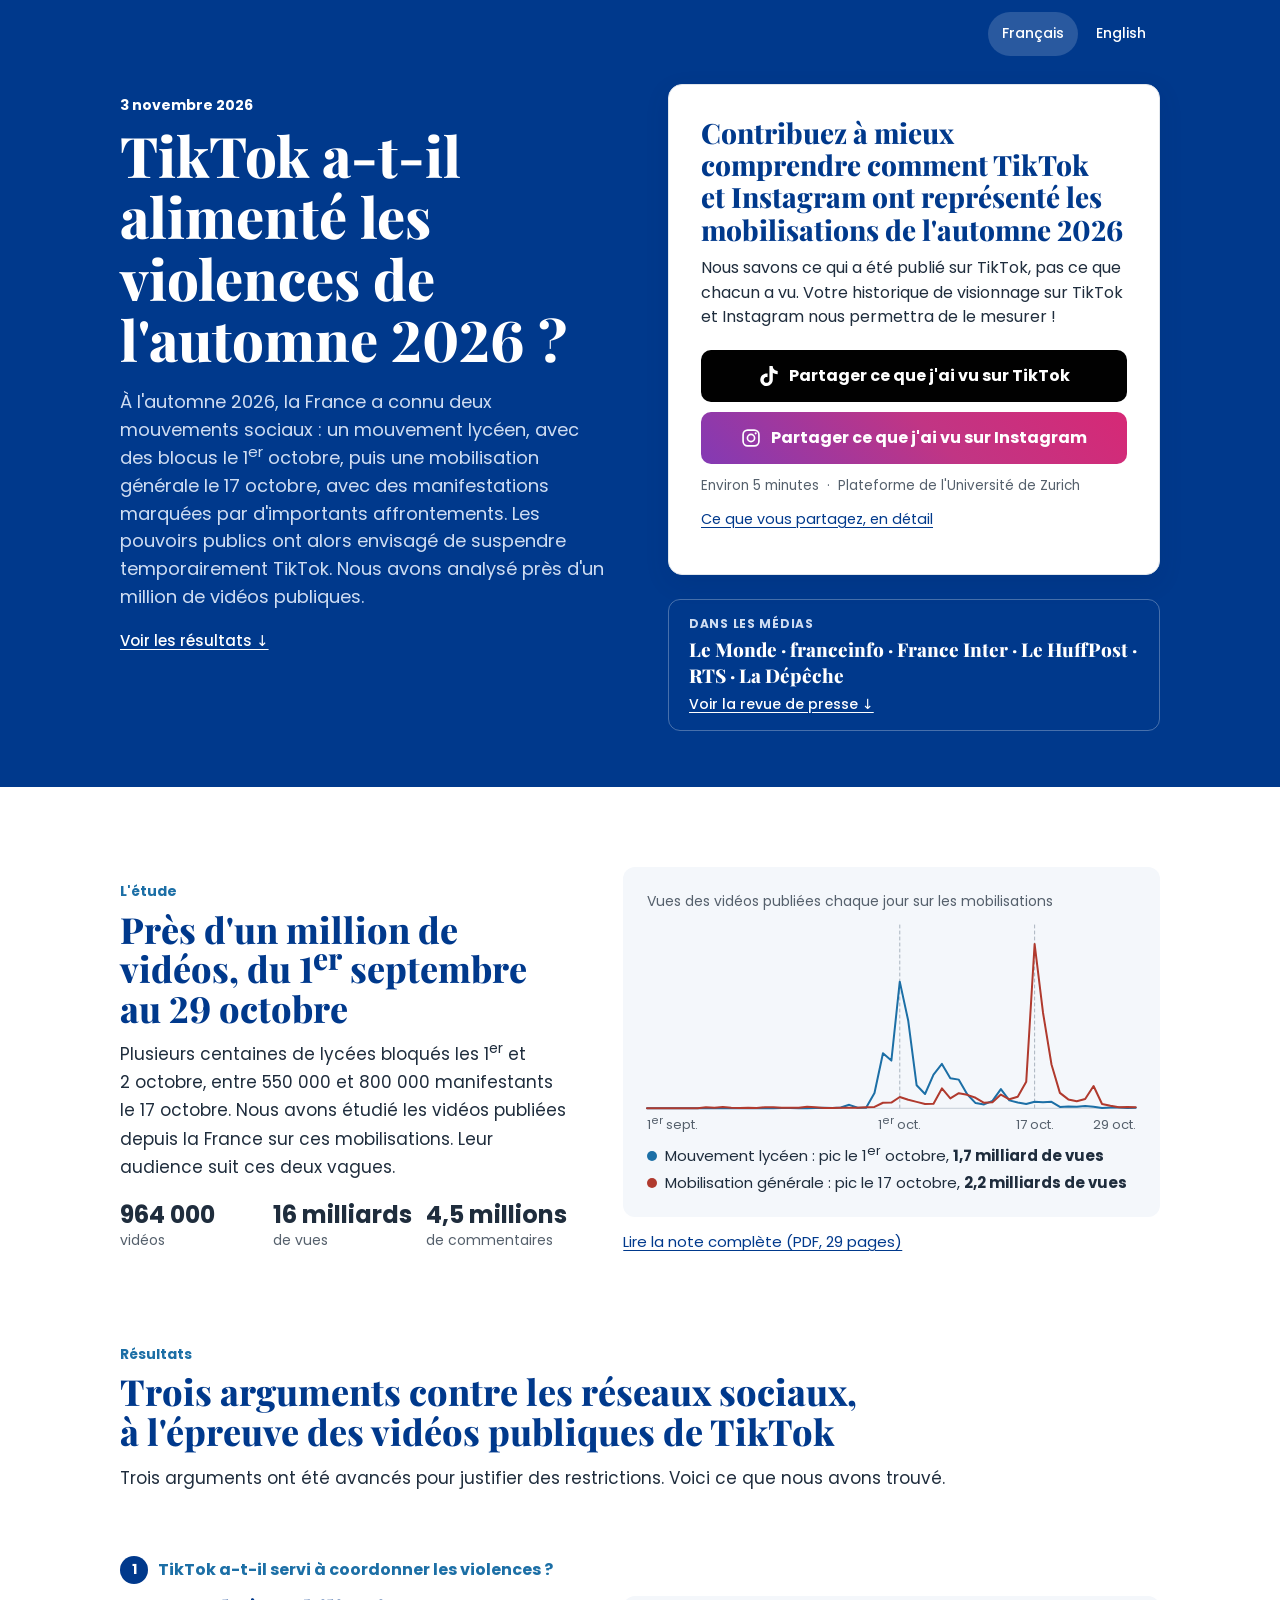
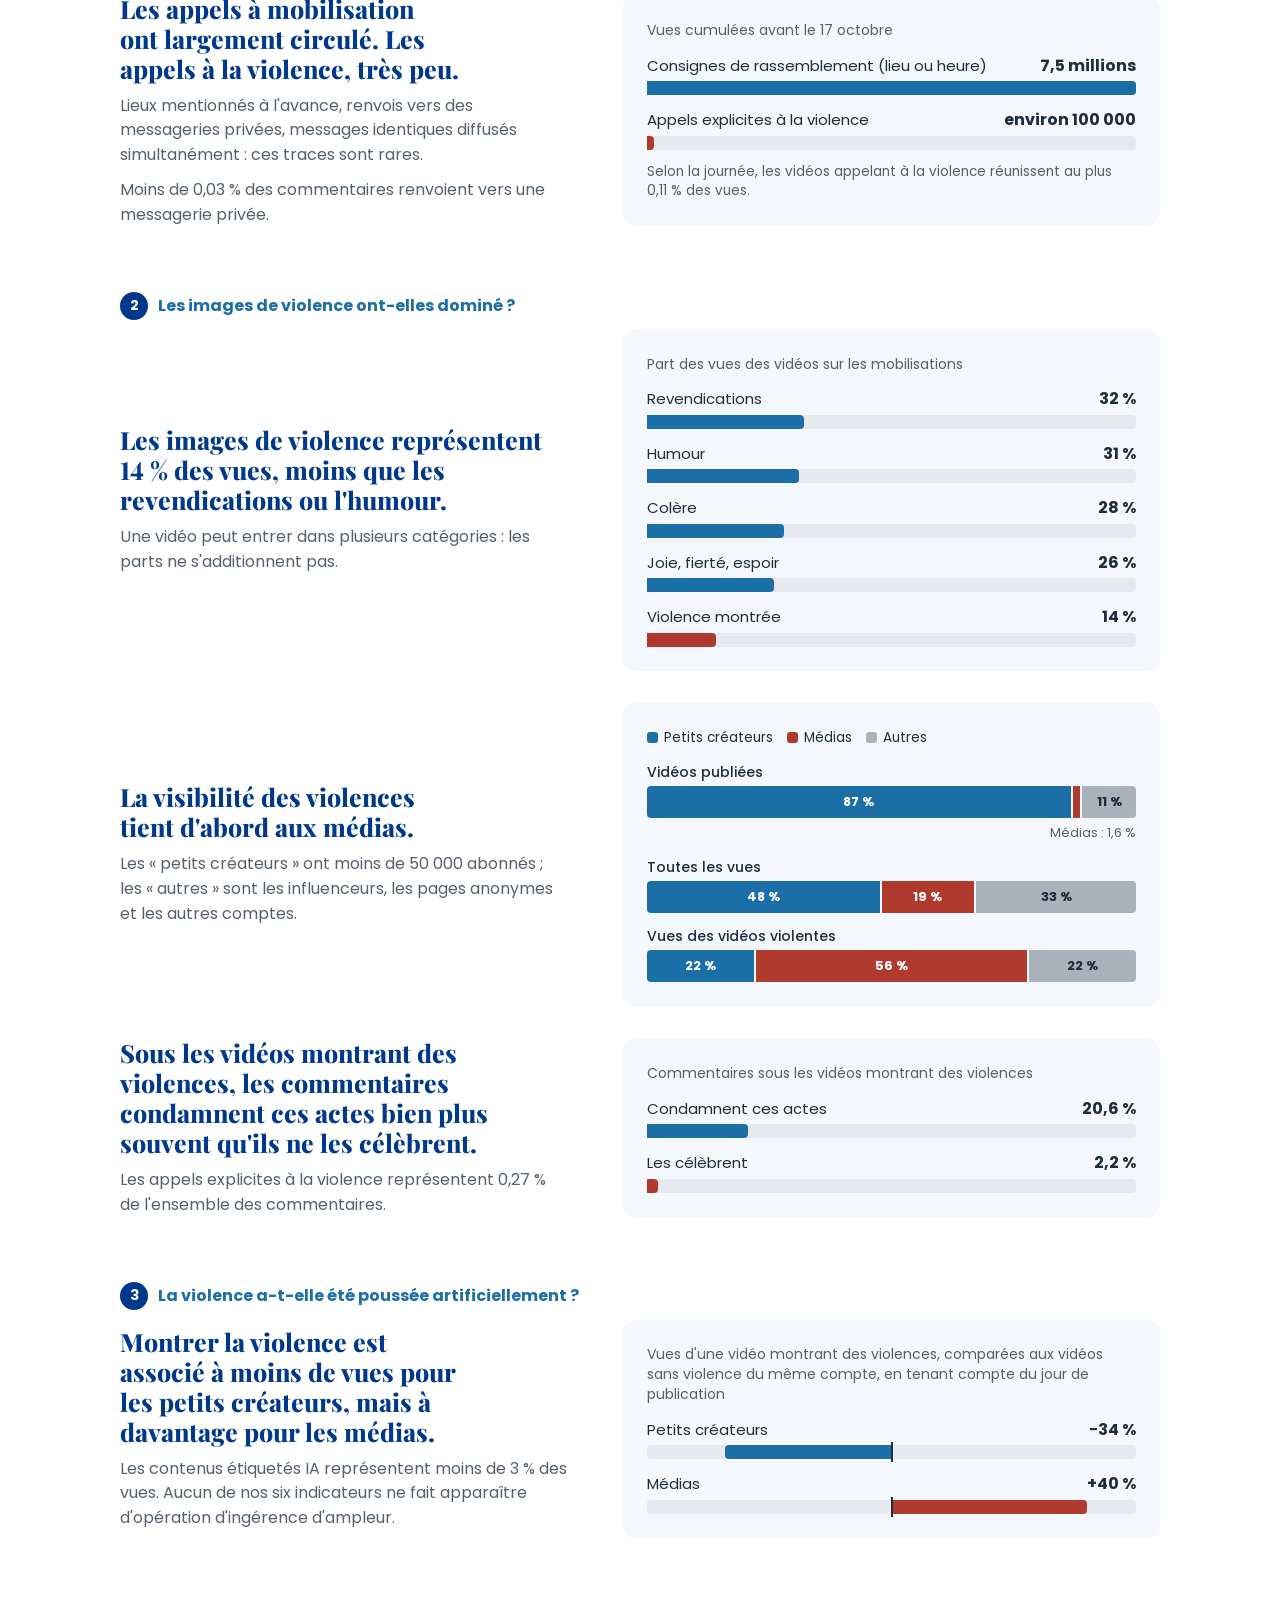
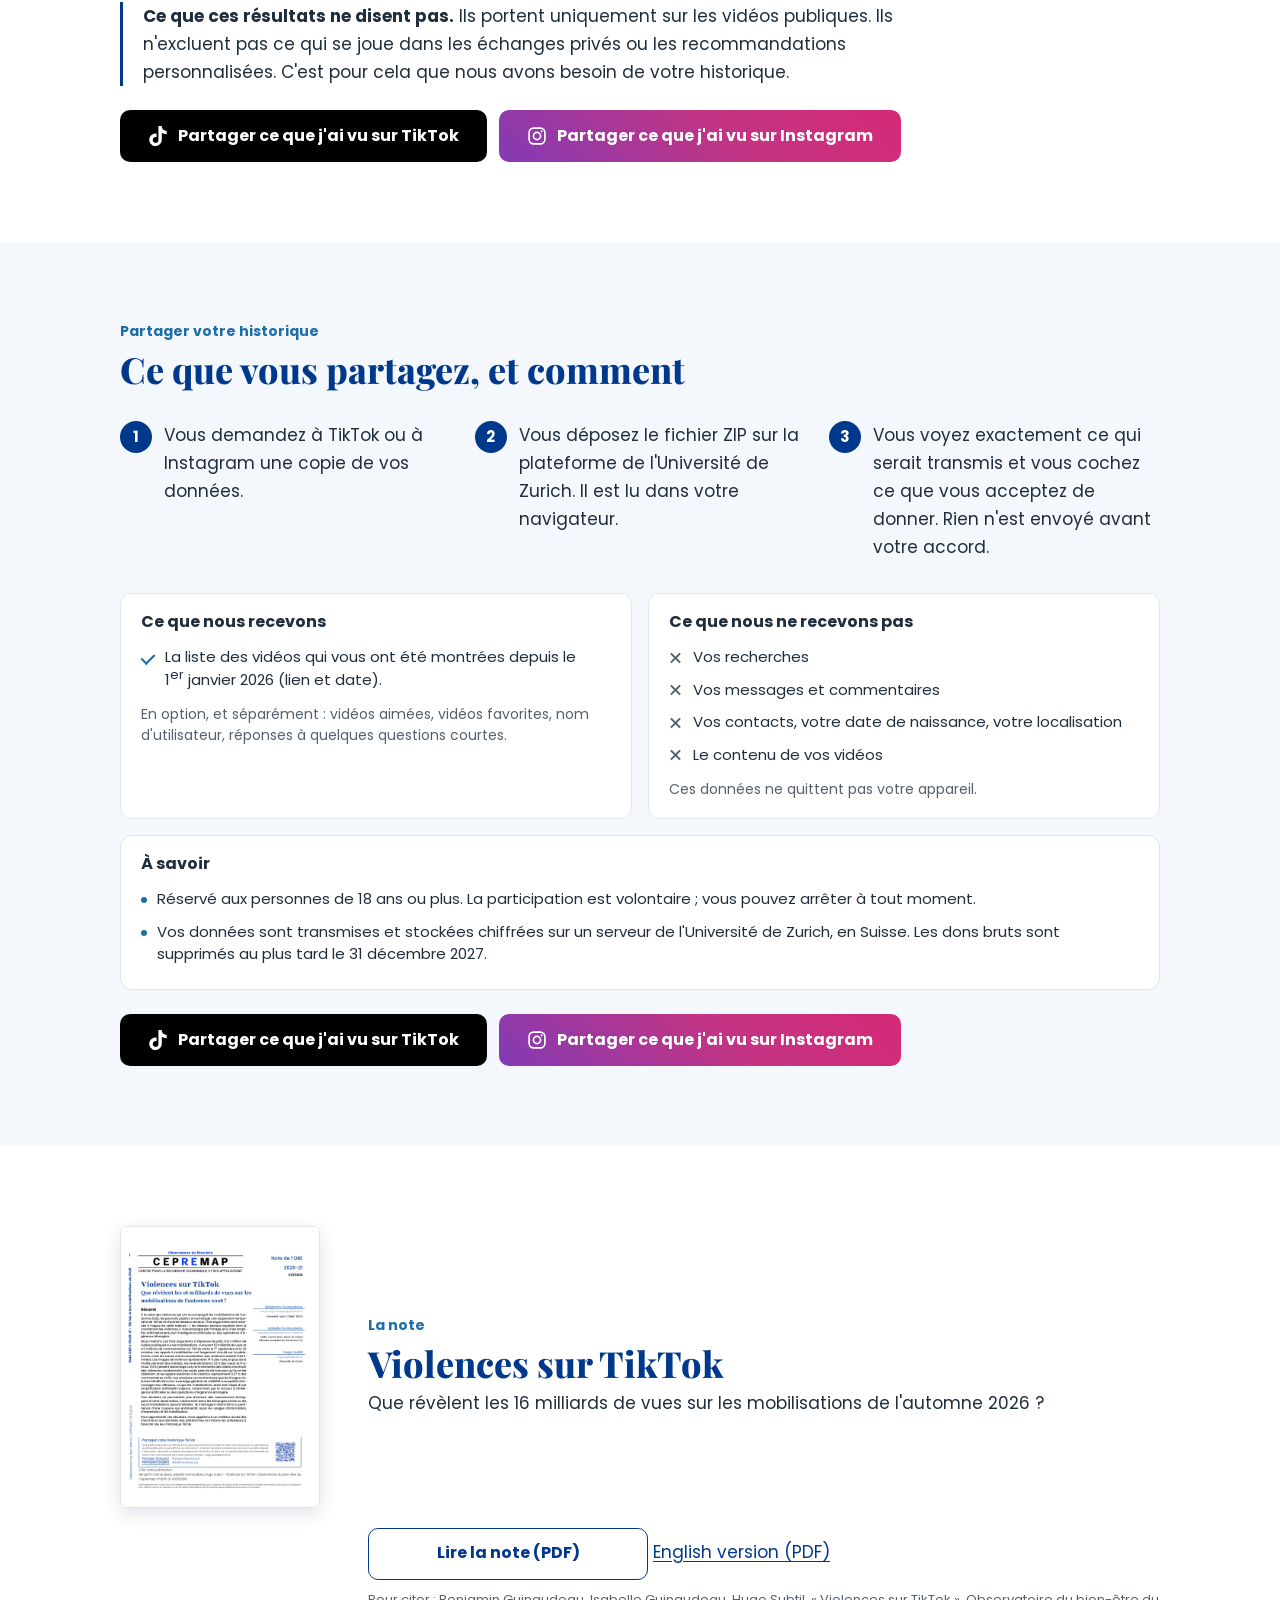
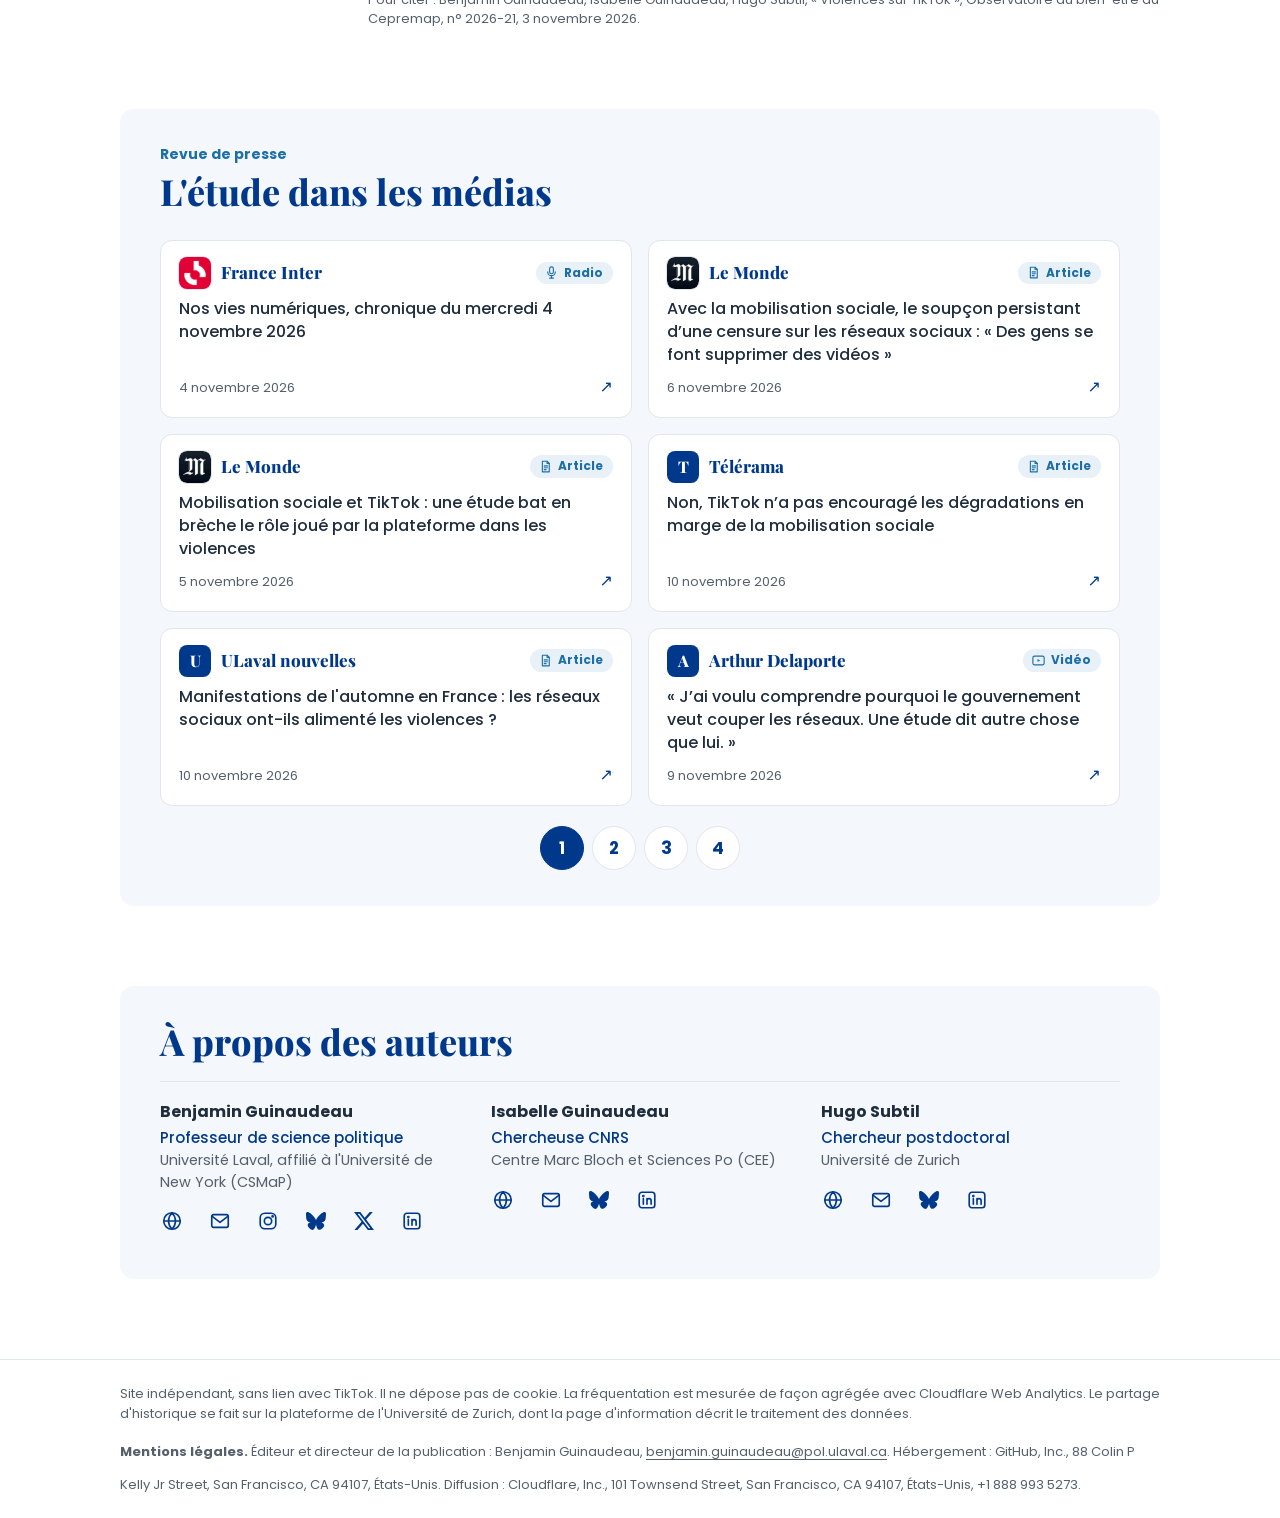
==== commit 05ef0ed8: "Boutons aux couleurs de TikTok et d'Instagram Co-Authored-By: Claude Opus 5.5 <noreply@anthropic.com" ====
--- a/index.html
+++ b/index.html
@@ -17,7 +17,7 @@
   <meta name="twitter:card" content="summary_large_image">
   <link rel="icon" href="data:image/svg+xml,%3Csvg xmlns='http://www.w3.org/2000/svg' viewBox='0 0 32 32'%3E%3Crect width='32' height='32' rx='6' fill='%2300398C'/%3E%3Crect x='7' y='17' width='5' height='8' fill='%23fff'/%3E%3Crect x='14' y='7' width='5' height='18' fill='%23fff'/%3E%3Crect x='21' y='13' width='5' height='12' fill='%23fff'/%3E%3C/svg%3E">
   <link rel="preload" href="assets/fonts/playfair-800.woff2" as="font" type="font/woff2" crossorigin>
-  <link rel="stylesheet" href="assets/style.css?v=11">
+  <link rel="stylesheet" href="assets/style.css?v=12">
 </head>
 <body>
 
@@ -36,8 +36,8 @@
         <aside class="callout" aria-labelledby="callout-title">
           <h2 id="callout-title">Contribuez à mieux comprendre comment TikTok et Instagram ont représenté les mobilisations de l'automne&nbsp;2026</h2>
           <p>Nous savons ce qui a été publié sur TikTok, pas ce que chacun a vu. Votre historique de visionnage sur TikTok et Instagram nous permettra de le mesurer&nbsp;!</p>
-          <a class="btn" href="https://datadonation.uzh.ch/ddm/studies/tiktok-mouvement-2026/briefing/"><svg class="logo" viewBox="0 0 24 24" aria-hidden="true"><path fill="currentColor" d="M12.525.02c1.31-.02 2.61-.01 3.91-.02.08 1.53.63 3.09 1.75 4.17 1.12 1.11 2.7 1.62 4.24 1.79v4.03c-1.44-.05-2.89-.35-4.2-.97-.57-.26-1.1-.59-1.62-.93-.01 2.92.01 5.84-.02 8.75-.08 1.4-.54 2.79-1.35 3.94-1.31 1.92-3.58 3.17-5.91 3.21-1.43.08-2.86-.31-4.08-1.03-2.02-1.19-3.44-3.37-3.65-5.71-.02-.5-.03-1-.01-1.49.18-1.9 1.12-3.72 2.58-4.96 1.66-1.44 3.98-2.13 6.15-1.72.02 1.48-.04 2.96-.04 4.44-.99-.32-2.15-.23-3.02.37-.63.41-1.11 1.04-1.36 1.75-.21.51-.15 1.07-.14 1.61.24 1.64 1.82 3.02 3.5 2.87 1.12-.01 2.19-.66 2.77-1.61.19-.33.4-.67.41-1.06.1-1.79.06-3.57.07-5.36.01-4.03-.01-8.05.02-12.07z"/></svg><span>Partager ce que j'ai vu sur TikTok</span></a>
-          <a class="btn" href="https://datadonation.uzh.ch/ddm/studies/instagram-mouvement-2026/briefing/"><svg class="logo" viewBox="0 0 24 24" aria-hidden="true" fill="none" stroke="currentColor" stroke-width="2"><rect x="2.5" y="2.5" width="19" height="19" rx="5.5"/><circle cx="12" cy="12" r="4.3"/><circle cx="17.6" cy="6.4" r="1.25" fill="currentColor" stroke="none"/></svg><span>Partager ce que j'ai vu sur Instagram</span></a>
+          <a class="btn tt" href="https://datadonation.uzh.ch/ddm/studies/tiktok-mouvement-2026/briefing/"><svg class="logo" viewBox="0 0 24 24" aria-hidden="true"><path fill="currentColor" d="M12.525.02c1.31-.02 2.61-.01 3.91-.02.08 1.53.63 3.09 1.75 4.17 1.12 1.11 2.7 1.62 4.24 1.79v4.03c-1.44-.05-2.89-.35-4.2-.97-.57-.26-1.1-.59-1.62-.93-.01 2.92.01 5.84-.02 8.75-.08 1.4-.54 2.79-1.35 3.94-1.31 1.92-3.58 3.17-5.91 3.21-1.43.08-2.86-.31-4.08-1.03-2.02-1.19-3.44-3.37-3.65-5.71-.02-.5-.03-1-.01-1.49.18-1.9 1.12-3.72 2.58-4.96 1.66-1.44 3.98-2.13 6.15-1.72.02 1.48-.04 2.96-.04 4.44-.99-.32-2.15-.23-3.02.37-.63.41-1.11 1.04-1.36 1.75-.21.51-.15 1.07-.14 1.61.24 1.64 1.82 3.02 3.5 2.87 1.12-.01 2.19-.66 2.77-1.61.19-.33.4-.67.41-1.06.1-1.79.06-3.57.07-5.36.01-4.03-.01-8.05.02-12.07z"/></svg><span>Partager ce que j'ai vu sur TikTok</span></a>
+          <a class="btn ig" href="https://datadonation.uzh.ch/ddm/studies/instagram-mouvement-2026/briefing/"><svg class="logo" viewBox="0 0 24 24" aria-hidden="true" fill="none" stroke="currentColor" stroke-width="2"><rect x="2.5" y="2.5" width="19" height="19" rx="5.5"/><circle cx="12" cy="12" r="4.3"/><circle cx="17.6" cy="6.4" r="1.25" fill="currentColor" stroke="none"/></svg><span>Partager ce que j'ai vu sur Instagram</span></a>
           <ul class="facts"><li>Environ 5&nbsp;minutes</li><li>Plateforme de l'Université de Zurich</li></ul>
           <a class="touch" href="#partage">Ce que vous partagez, en détail</a>
         </aside>
@@ -183,7 +183,7 @@
         </div>
 
         <p class="limit"><strong>Ce que ces résultats ne disent pas.</strong> Ils portent uniquement sur les vidéos publiques. Ils n'excluent pas ce qui se joue dans les échanges privés ou les recommandations personnalisées. C'est pour cela que nous avons besoin de votre historique.</p>
-        <div class="limit-cta desk-only"><a class="btn inline" href="https://datadonation.uzh.ch/ddm/studies/tiktok-mouvement-2026/briefing/"><svg class="logo" viewBox="0 0 24 24" aria-hidden="true"><path fill="currentColor" d="M12.525.02c1.31-.02 2.61-.01 3.91-.02.08 1.53.63 3.09 1.75 4.17 1.12 1.11 2.7 1.62 4.24 1.79v4.03c-1.44-.05-2.89-.35-4.2-.97-.57-.26-1.1-.59-1.62-.93-.01 2.92.01 5.84-.02 8.75-.08 1.4-.54 2.79-1.35 3.94-1.31 1.92-3.58 3.17-5.91 3.21-1.43.08-2.86-.31-4.08-1.03-2.02-1.19-3.44-3.37-3.65-5.71-.02-.5-.03-1-.01-1.49.18-1.9 1.12-3.72 2.58-4.96 1.66-1.44 3.98-2.13 6.15-1.72.02 1.48-.04 2.96-.04 4.44-.99-.32-2.15-.23-3.02.37-.63.41-1.11 1.04-1.36 1.75-.21.51-.15 1.07-.14 1.61.24 1.64 1.82 3.02 3.5 2.87 1.12-.01 2.19-.66 2.77-1.61.19-.33.4-.67.41-1.06.1-1.79.06-3.57.07-5.36.01-4.03-.01-8.05.02-12.07z"/></svg><span>Partager ce que j'ai vu sur TikTok</span></a><a class="btn inline" href="https://datadonation.uzh.ch/ddm/studies/instagram-mouvement-2026/briefing/"><svg class="logo" viewBox="0 0 24 24" aria-hidden="true" fill="none" stroke="currentColor" stroke-width="2"><rect x="2.5" y="2.5" width="19" height="19" rx="5.5"/><circle cx="12" cy="12" r="4.3"/><circle cx="17.6" cy="6.4" r="1.25" fill="currentColor" stroke="none"/></svg><span>Partager ce que j'ai vu sur Instagram</span></a></div>
+        <div class="limit-cta desk-only"><a class="btn inline tt" href="https://datadonation.uzh.ch/ddm/studies/tiktok-mouvement-2026/briefing/"><svg class="logo" viewBox="0 0 24 24" aria-hidden="true"><path fill="currentColor" d="M12.525.02c1.31-.02 2.61-.01 3.91-.02.08 1.53.63 3.09 1.75 4.17 1.12 1.11 2.7 1.62 4.24 1.79v4.03c-1.44-.05-2.89-.35-4.2-.97-.57-.26-1.1-.59-1.62-.93-.01 2.92.01 5.84-.02 8.75-.08 1.4-.54 2.79-1.35 3.94-1.31 1.92-3.58 3.17-5.91 3.21-1.43.08-2.86-.31-4.08-1.03-2.02-1.19-3.44-3.37-3.65-5.71-.02-.5-.03-1-.01-1.49.18-1.9 1.12-3.72 2.58-4.96 1.66-1.44 3.98-2.13 6.15-1.72.02 1.48-.04 2.96-.04 4.44-.99-.32-2.15-.23-3.02.37-.63.41-1.11 1.04-1.36 1.75-.21.51-.15 1.07-.14 1.61.24 1.64 1.82 3.02 3.5 2.87 1.12-.01 2.19-.66 2.77-1.61.19-.33.4-.67.41-1.06.1-1.79.06-3.57.07-5.36.01-4.03-.01-8.05.02-12.07z"/></svg><span>Partager ce que j'ai vu sur TikTok</span></a><a class="btn inline ig" href="https://datadonation.uzh.ch/ddm/studies/instagram-mouvement-2026/briefing/"><svg class="logo" viewBox="0 0 24 24" aria-hidden="true" fill="none" stroke="currentColor" stroke-width="2"><rect x="2.5" y="2.5" width="19" height="19" rx="5.5"/><circle cx="12" cy="12" r="4.3"/><circle cx="17.6" cy="6.4" r="1.25" fill="currentColor" stroke="none"/></svg><span>Partager ce que j'ai vu sur Instagram</span></a></div>
       </div>
     </section>
 
@@ -212,11 +212,11 @@
           <h3>À savoir</h3>
           <ul><li>Réservé aux personnes de 18&nbsp;ans ou plus. La participation est volontaire&nbsp;; vous pouvez arrêter à tout moment.</li><li>Vos données sont transmises et stockées chiffrées sur un serveur de l'Université de Zurich, en Suisse. Les dons bruts sont supprimés au plus tard le 31&nbsp;décembre 2027.</li></ul>
         </div>
-        <div class="share-cta desk-only"><a class="btn inline" href="https://datadonation.uzh.ch/ddm/studies/tiktok-mouvement-2026/briefing/"><svg class="logo" viewBox="0 0 24 24" aria-hidden="true"><path fill="currentColor" d="M12.525.02c1.31-.02 2.61-.01 3.91-.02.08 1.53.63 3.09 1.75 4.17 1.12 1.11 2.7 1.62 4.24 1.79v4.03c-1.44-.05-2.89-.35-4.2-.97-.57-.26-1.1-.59-1.62-.93-.01 2.92.01 5.84-.02 8.75-.08 1.4-.54 2.79-1.35 3.94-1.31 1.92-3.58 3.17-5.91 3.21-1.43.08-2.86-.31-4.08-1.03-2.02-1.19-3.44-3.37-3.65-5.71-.02-.5-.03-1-.01-1.49.18-1.9 1.12-3.72 2.58-4.96 1.66-1.44 3.98-2.13 6.15-1.72.02 1.48-.04 2.96-.04 4.44-.99-.32-2.15-.23-3.02.37-.63.41-1.11 1.04-1.36 1.75-.21.51-.15 1.07-.14 1.61.24 1.64 1.82 3.02 3.5 2.87 1.12-.01 2.19-.66 2.77-1.61.19-.33.4-.67.41-1.06.1-1.79.06-3.57.07-5.36.01-4.03-.01-8.05.02-12.07z"/></svg><span>Partager ce que j'ai vu sur TikTok</span></a><a class="btn inline" href="https://datadonation.uzh.ch/ddm/studies/instagram-mouvement-2026/briefing/"><svg class="logo" viewBox="0 0 24 24" aria-hidden="true" fill="none" stroke="currentColor" stroke-width="2"><rect x="2.5" y="2.5" width="19" height="19" rx="5.5"/><circle cx="12" cy="12" r="4.3"/><circle cx="17.6" cy="6.4" r="1.25" fill="currentColor" stroke="none"/></svg><span>Partager ce que j'ai vu sur Instagram</span></a></div>
+        <div class="share-cta desk-only"><a class="btn inline tt" href="https://datadonation.uzh.ch/ddm/studies/tiktok-mouvement-2026/briefing/"><svg class="logo" viewBox="0 0 24 24" aria-hidden="true"><path fill="currentColor" d="M12.525.02c1.31-.02 2.61-.01 3.91-.02.08 1.53.63 3.09 1.75 4.17 1.12 1.11 2.7 1.62 4.24 1.79v4.03c-1.44-.05-2.89-.35-4.2-.97-.57-.26-1.1-.59-1.62-.93-.01 2.92.01 5.84-.02 8.75-.08 1.4-.54 2.79-1.35 3.94-1.31 1.92-3.58 3.17-5.91 3.21-1.43.08-2.86-.31-4.08-1.03-2.02-1.19-3.44-3.37-3.65-5.71-.02-.5-.03-1-.01-1.49.18-1.9 1.12-3.72 2.58-4.96 1.66-1.44 3.98-2.13 6.15-1.72.02 1.48-.04 2.96-.04 4.44-.99-.32-2.15-.23-3.02.37-.63.41-1.11 1.04-1.36 1.75-.21.51-.15 1.07-.14 1.61.24 1.64 1.82 3.02 3.5 2.87 1.12-.01 2.19-.66 2.77-1.61.19-.33.4-.67.41-1.06.1-1.79.06-3.57.07-5.36.01-4.03-.01-8.05.02-12.07z"/></svg><span>Partager ce que j'ai vu sur TikTok</span></a><a class="btn inline ig" href="https://datadonation.uzh.ch/ddm/studies/instagram-mouvement-2026/briefing/"><svg class="logo" viewBox="0 0 24 24" aria-hidden="true" fill="none" stroke="currentColor" stroke-width="2"><rect x="2.5" y="2.5" width="19" height="19" rx="5.5"/><circle cx="12" cy="12" r="4.3"/><circle cx="17.6" cy="6.4" r="1.25" fill="currentColor" stroke="none"/></svg><span>Partager ce que j'ai vu sur Instagram</span></a></div>
       </div>
     </section>
 
-    <div class="sticky-cta"><p>Partager ce que j'ai vu sur :</p><div class="pair"><a class="btn" href="https://datadonation.uzh.ch/ddm/studies/tiktok-mouvement-2026/briefing/"><svg class="logo" viewBox="0 0 24 24" aria-hidden="true"><path fill="currentColor" d="M12.525.02c1.31-.02 2.61-.01 3.91-.02.08 1.53.63 3.09 1.75 4.17 1.12 1.11 2.7 1.62 4.24 1.79v4.03c-1.44-.05-2.89-.35-4.2-.97-.57-.26-1.1-.59-1.62-.93-.01 2.92.01 5.84-.02 8.75-.08 1.4-.54 2.79-1.35 3.94-1.31 1.92-3.58 3.17-5.91 3.21-1.43.08-2.86-.31-4.08-1.03-2.02-1.19-3.44-3.37-3.65-5.71-.02-.5-.03-1-.01-1.49.18-1.9 1.12-3.72 2.58-4.96 1.66-1.44 3.98-2.13 6.15-1.72.02 1.48-.04 2.96-.04 4.44-.99-.32-2.15-.23-3.02.37-.63.41-1.11 1.04-1.36 1.75-.21.51-.15 1.07-.14 1.61.24 1.64 1.82 3.02 3.5 2.87 1.12-.01 2.19-.66 2.77-1.61.19-.33.4-.67.41-1.06.1-1.79.06-3.57.07-5.36.01-4.03-.01-8.05.02-12.07z"/></svg><span>TikTok</span></a><a class="btn" href="https://datadonation.uzh.ch/ddm/studies/instagram-mouvement-2026/briefing/"><svg class="logo" viewBox="0 0 24 24" aria-hidden="true" fill="none" stroke="currentColor" stroke-width="2"><rect x="2.5" y="2.5" width="19" height="19" rx="5.5"/><circle cx="12" cy="12" r="4.3"/><circle cx="17.6" cy="6.4" r="1.25" fill="currentColor" stroke="none"/></svg><span>Instagram</span></a></div></div>
+    <div class="sticky-cta"><p>Partager ce que j'ai vu sur :</p><div class="pair"><a class="btn tt" href="https://datadonation.uzh.ch/ddm/studies/tiktok-mouvement-2026/briefing/"><svg class="logo" viewBox="0 0 24 24" aria-hidden="true"><path fill="currentColor" d="M12.525.02c1.31-.02 2.61-.01 3.91-.02.08 1.53.63 3.09 1.75 4.17 1.12 1.11 2.7 1.62 4.24 1.79v4.03c-1.44-.05-2.89-.35-4.2-.97-.57-.26-1.1-.59-1.62-.93-.01 2.92.01 5.84-.02 8.75-.08 1.4-.54 2.79-1.35 3.94-1.31 1.92-3.58 3.17-5.91 3.21-1.43.08-2.86-.31-4.08-1.03-2.02-1.19-3.44-3.37-3.65-5.71-.02-.5-.03-1-.01-1.49.18-1.9 1.12-3.72 2.58-4.96 1.66-1.44 3.98-2.13 6.15-1.72.02 1.48-.04 2.96-.04 4.44-.99-.32-2.15-.23-3.02.37-.63.41-1.11 1.04-1.36 1.75-.21.51-.15 1.07-.14 1.61.24 1.64 1.82 3.02 3.5 2.87 1.12-.01 2.19-.66 2.77-1.61.19-.33.4-.67.41-1.06.1-1.79.06-3.57.07-5.36.01-4.03-.01-8.05.02-12.07z"/></svg><span>TikTok</span></a><a class="btn ig" href="https://datadonation.uzh.ch/ddm/studies/instagram-mouvement-2026/briefing/"><svg class="logo" viewBox="0 0 24 24" aria-hidden="true" fill="none" stroke="currentColor" stroke-width="2"><rect x="2.5" y="2.5" width="19" height="19" rx="5.5"/><circle cx="12" cy="12" r="4.3"/><circle cx="17.6" cy="6.4" r="1.25" fill="currentColor" stroke="none"/></svg><span>Instagram</span></a></div></div>
   </div>
 
   <section class="note">
--- a/assets/style.css
+++ b/assets/style.css
@@ -46,6 +46,11 @@
 .btn:hover { background: var(--navy-deep); }
 .btn:has(.logo) { display: flex; align-items: center; justify-content: center; gap: 10px; }
 .btn .logo { width: 1.25em; height: 1.25em; flex: none; }
+/* Platform colours: TikTok black, Instagram purple-pink gradient (darkened for white-text contrast) */
+.btn.tt { background: #010101; }
+.btn.tt:hover { background: #2b2b2b; }
+.btn.ig { background: linear-gradient(45deg, #833ab4 0%, #c13584 55%, #d62976 100%); }
+.btn.ig:hover { background: linear-gradient(45deg, #6d2f97 0%, #a42d70 55%, #b8225f 100%); }
 .callout .btn + .btn { margin-top: 10px; }
 .btn:active { transform: translateY(1px); }
 .btn.secondary { background: #fff; color: var(--navy); border: 1.5px solid var(--navy); }
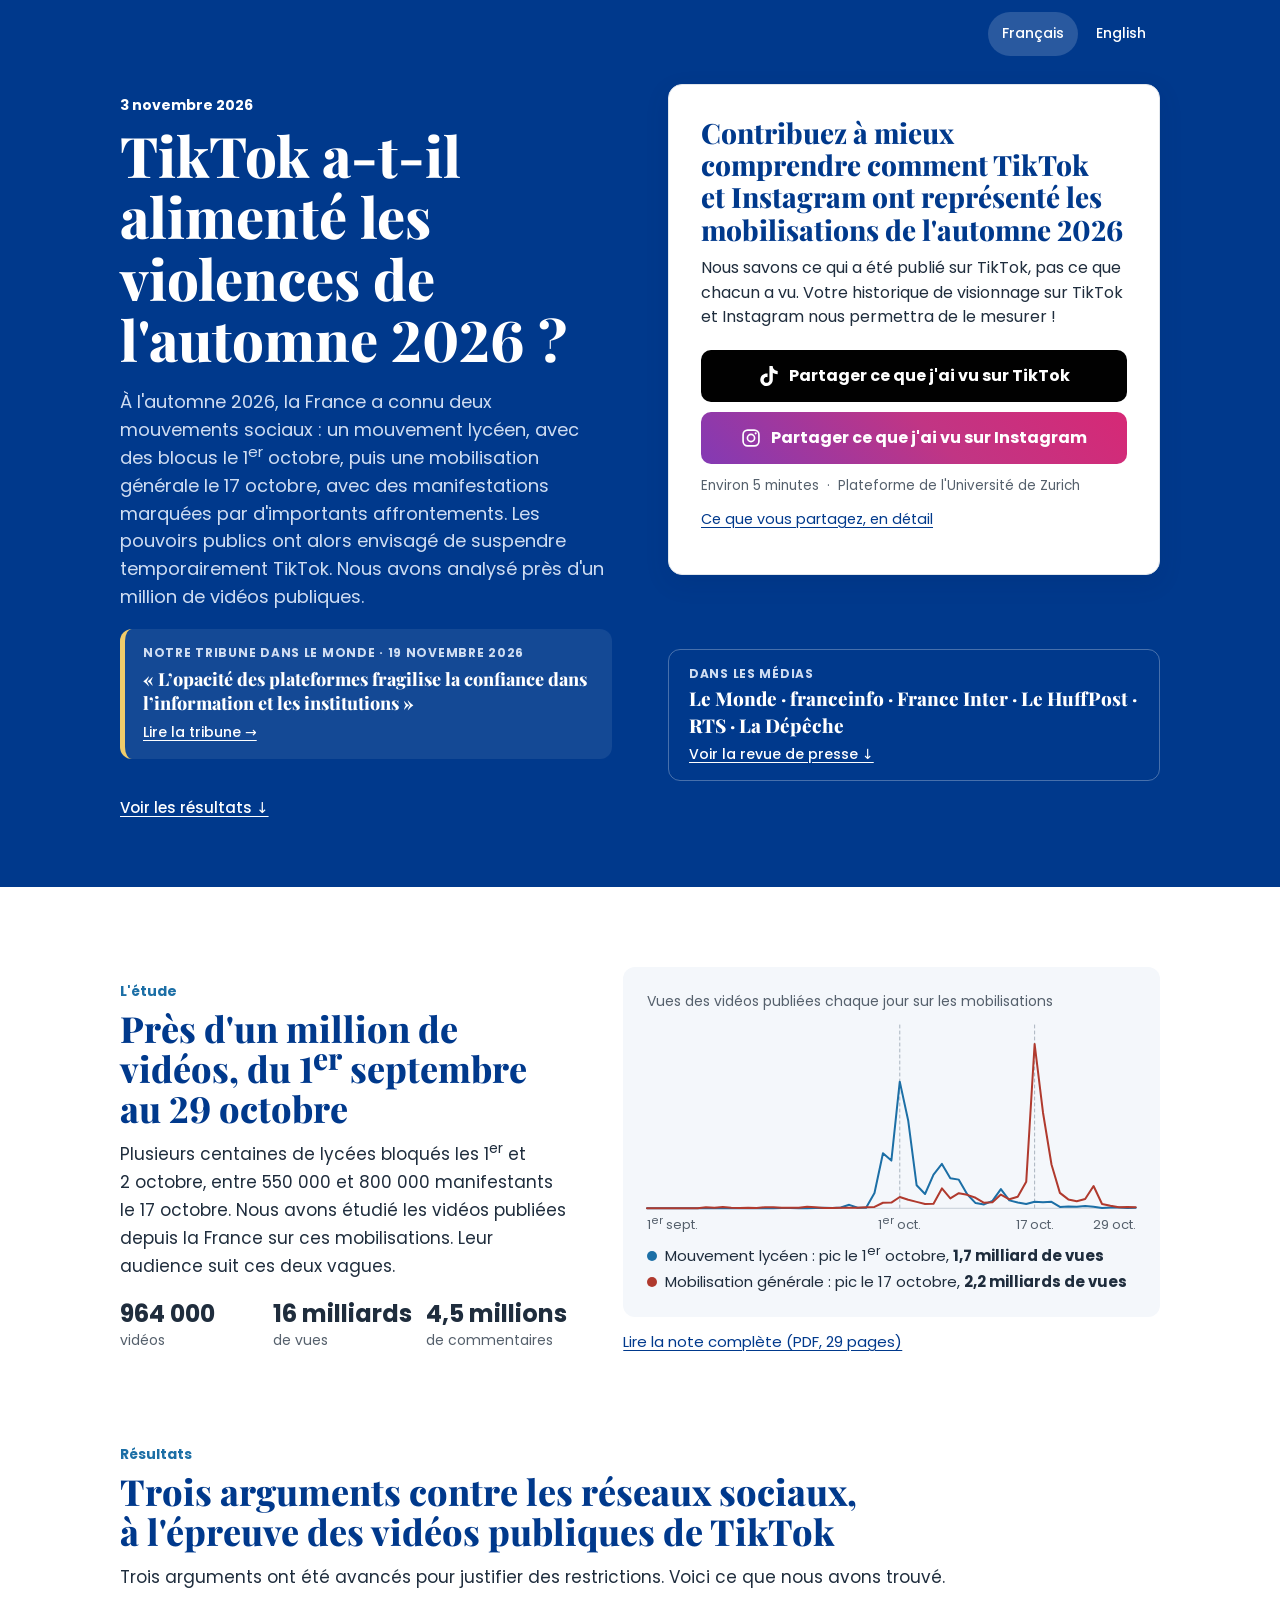
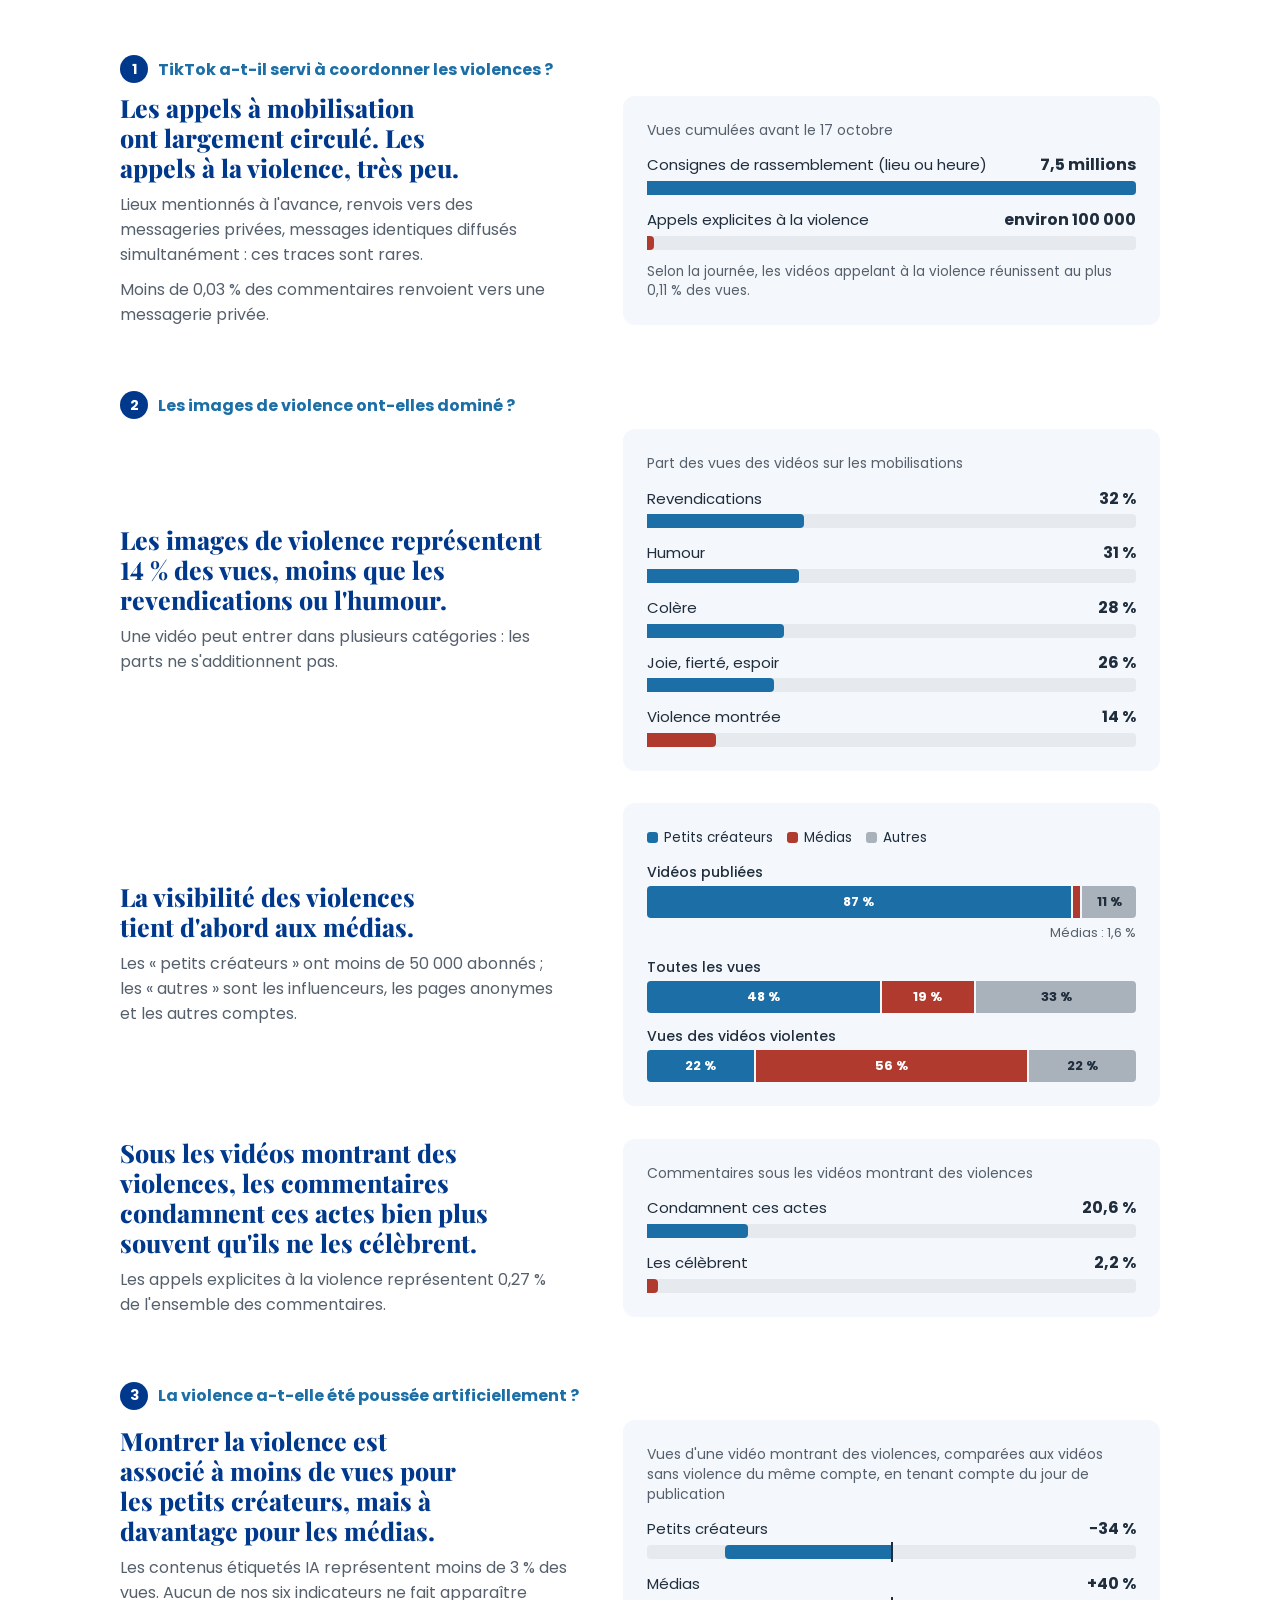
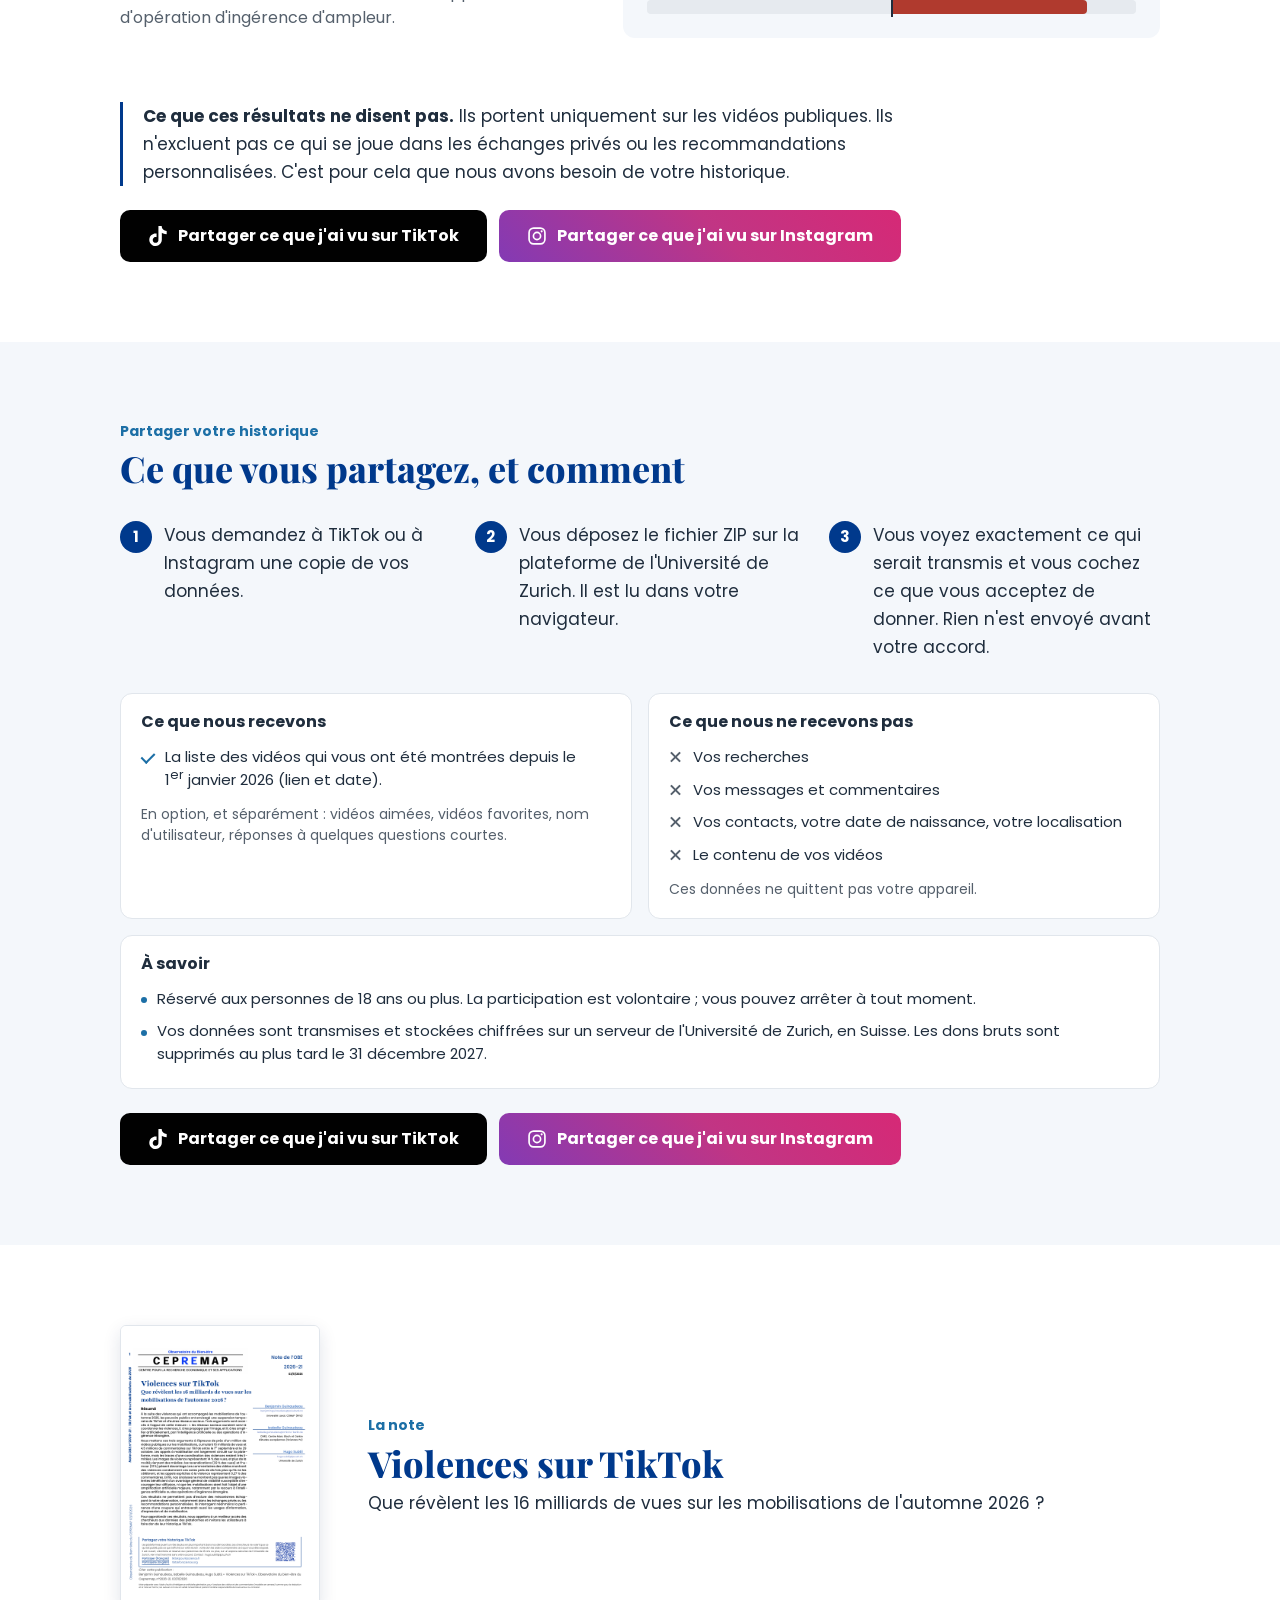
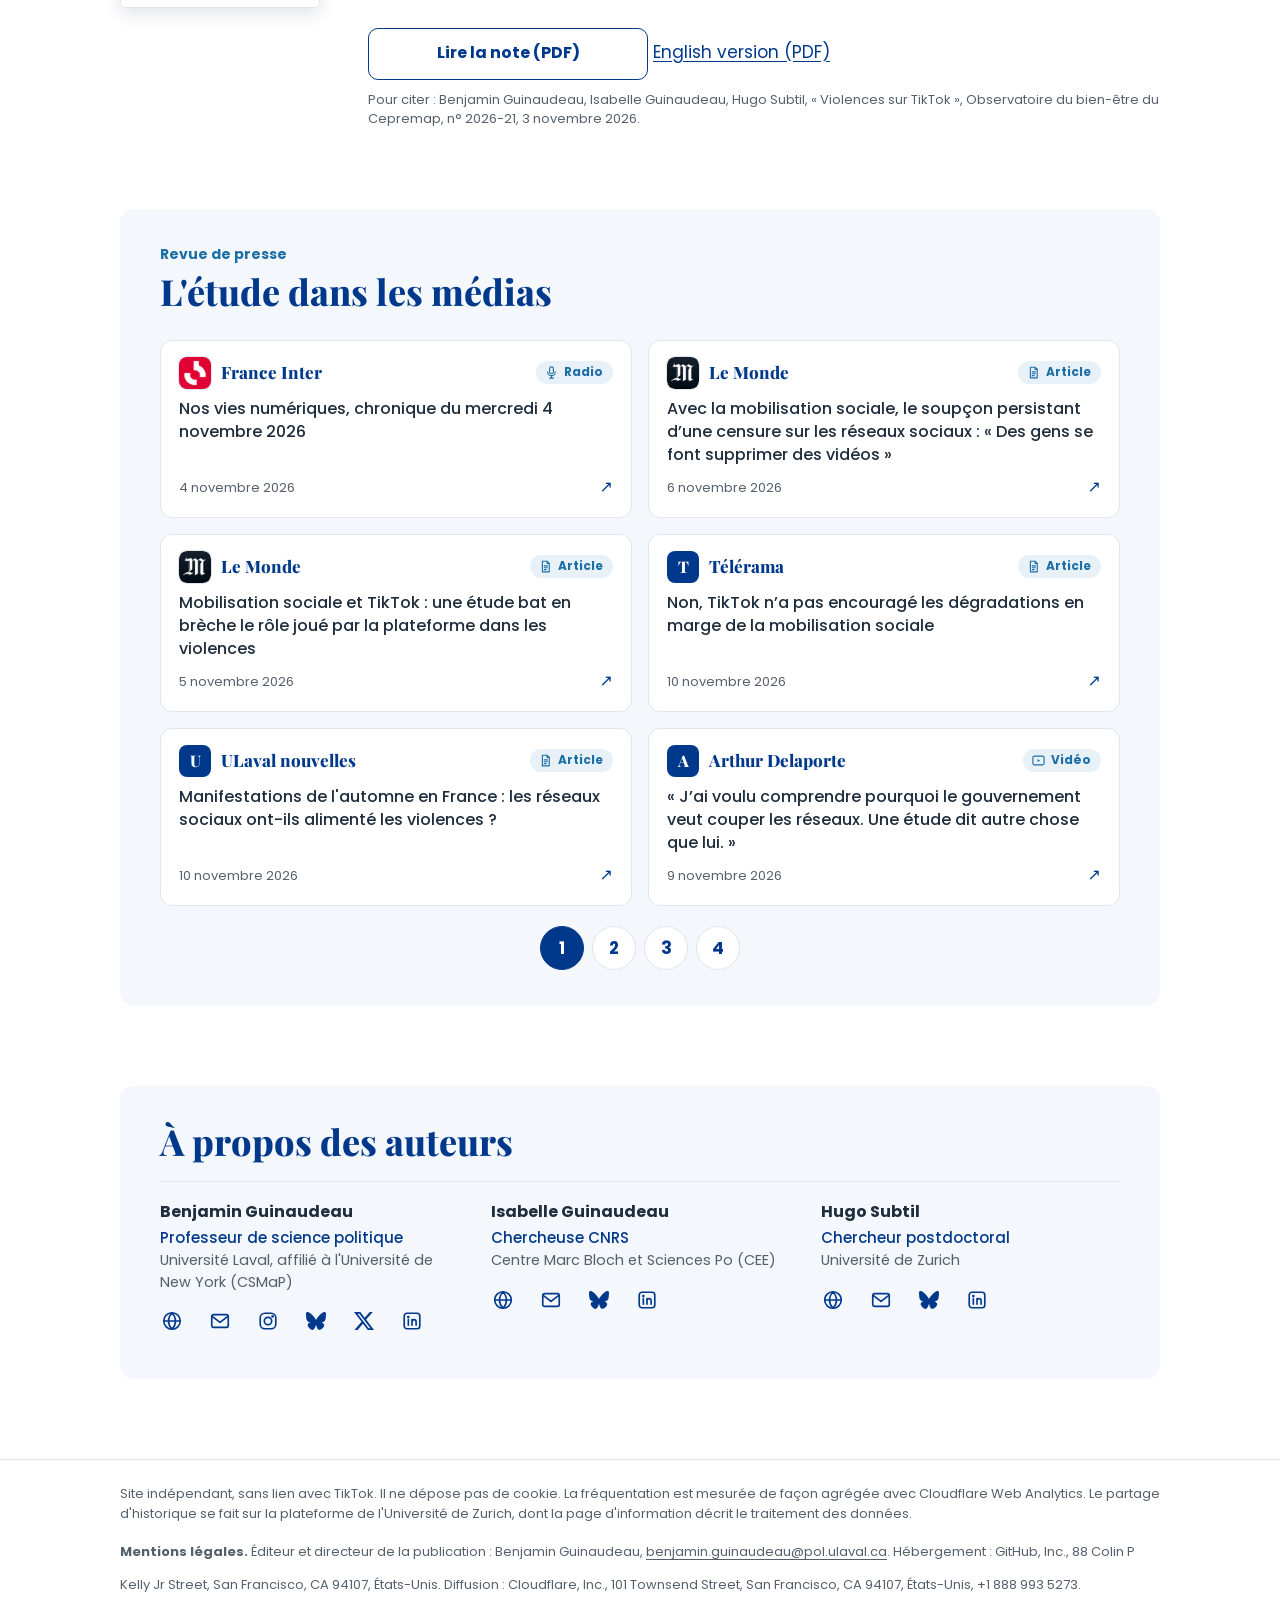
==== commit bd5b824c: "Encadré « Notre tribune dans Le Monde » en haut de la page (FR et EN) Co-Authored-By: Claude Opus 5." ====
--- a/index.html
+++ b/index.html
@@ -17,7 +17,7 @@
   <meta name="twitter:card" content="summary_large_image">
   <link rel="icon" href="data:image/svg+xml,%3Csvg xmlns='http://www.w3.org/2000/svg' viewBox='0 0 32 32'%3E%3Crect width='32' height='32' rx='6' fill='%2300398C'/%3E%3Crect x='7' y='17' width='5' height='8' fill='%23fff'/%3E%3Crect x='14' y='7' width='5' height='18' fill='%23fff'/%3E%3Crect x='21' y='13' width='5' height='12' fill='%23fff'/%3E%3C/svg%3E">
   <link rel="preload" href="assets/fonts/playfair-800.woff2" as="font" type="font/woff2" crossorigin>
-  <link rel="stylesheet" href="assets/style.css?v=12">
+  <link rel="stylesheet" href="assets/style.css?v=13">
 </head>
 <body>
 
@@ -30,6 +30,7 @@
           <p class="eyebrow">3&nbsp;novembre 2026</p>
           <h1>TikTok <span class="nb">a-t-il</span> alimenté les violences de l'automne&nbsp;2026&nbsp;?</h1>
           <p class="context">À l'automne 2026, la France a connu deux mouvements sociaux : un mouvement lycéen, avec des blocus le 1<sup>er</sup> octobre, puis une mobilisation générale le 17 octobre, avec des manifestations marquées par d'importants affrontements. Les pouvoirs publics ont alors envisagé de suspendre temporairement TikTok. Nous avons analysé près d'un million de vidéos publiques.</p>
+          <a class="tribune-strip" href="https://www.lemonde.fr/idees/article/2026/11/19/soupcons-de-censure-sur-les-reseaux-sociaux-l-opacite-des-plateformes-fragilise-la-confiance-dans-l-information-et-les-institutions_6813339_3232.html" hreflang="fr"><span class="press-strip-label">Notre tribune dans Le Monde · 19&nbsp;novembre 2026</span><span class="tribune-strip-title">«&nbsp;L’opacité des plateformes fragilise la confiance dans l’information et les institutions&nbsp;»</span><span class="press-strip-go">Lire la tribune →</span></a>
           <a class="touch to-results" href="#resultats">Voir les résultats ↓</a>
         </div>
         <a class="press-strip" href="#presse"><span class="press-strip-label">Dans les médias</span><span class="press-strip-names">Le&nbsp;Monde · franceinfo · France&nbsp;Inter · Le&nbsp;HuffPost · RTS · La&nbsp;Dépêche</span><span class="press-strip-go">Voir la revue de presse ↓</span></a>
--- a/assets/style.css
+++ b/assets/style.css
@@ -321,3 +321,8 @@
   .press-box:has(#pp-5:checked) .pager label[for="pp-5"] { background: var(--navy); border-color: var(--navy); color: #fff; }
   .press-box:has(#pp-5:focus-visible) .pager label[for="pp-5"] { outline: 3px solid var(--focus); outline-offset: 2px; }
 }
+
+/* Tribune du Monde (19 nov. 2026), dans le haut de la page */
+.tribune-strip { display: grid; gap: 4px; margin: 18px 0 20px; padding: 14px 18px; max-width: 34rem; border-left: 5px solid #F0CC6B; border-radius: var(--radius-panel); background: rgba(255, 255, 255, .08); color: #fff; text-decoration: none; transition: background-color .15s ease; }
+.tribune-strip:hover { background: rgba(255, 255, 255, .15); }
+.tribune-strip-title { font-family: var(--serif); font-weight: 800; font-size: 1.125rem; line-height: 1.35; }
